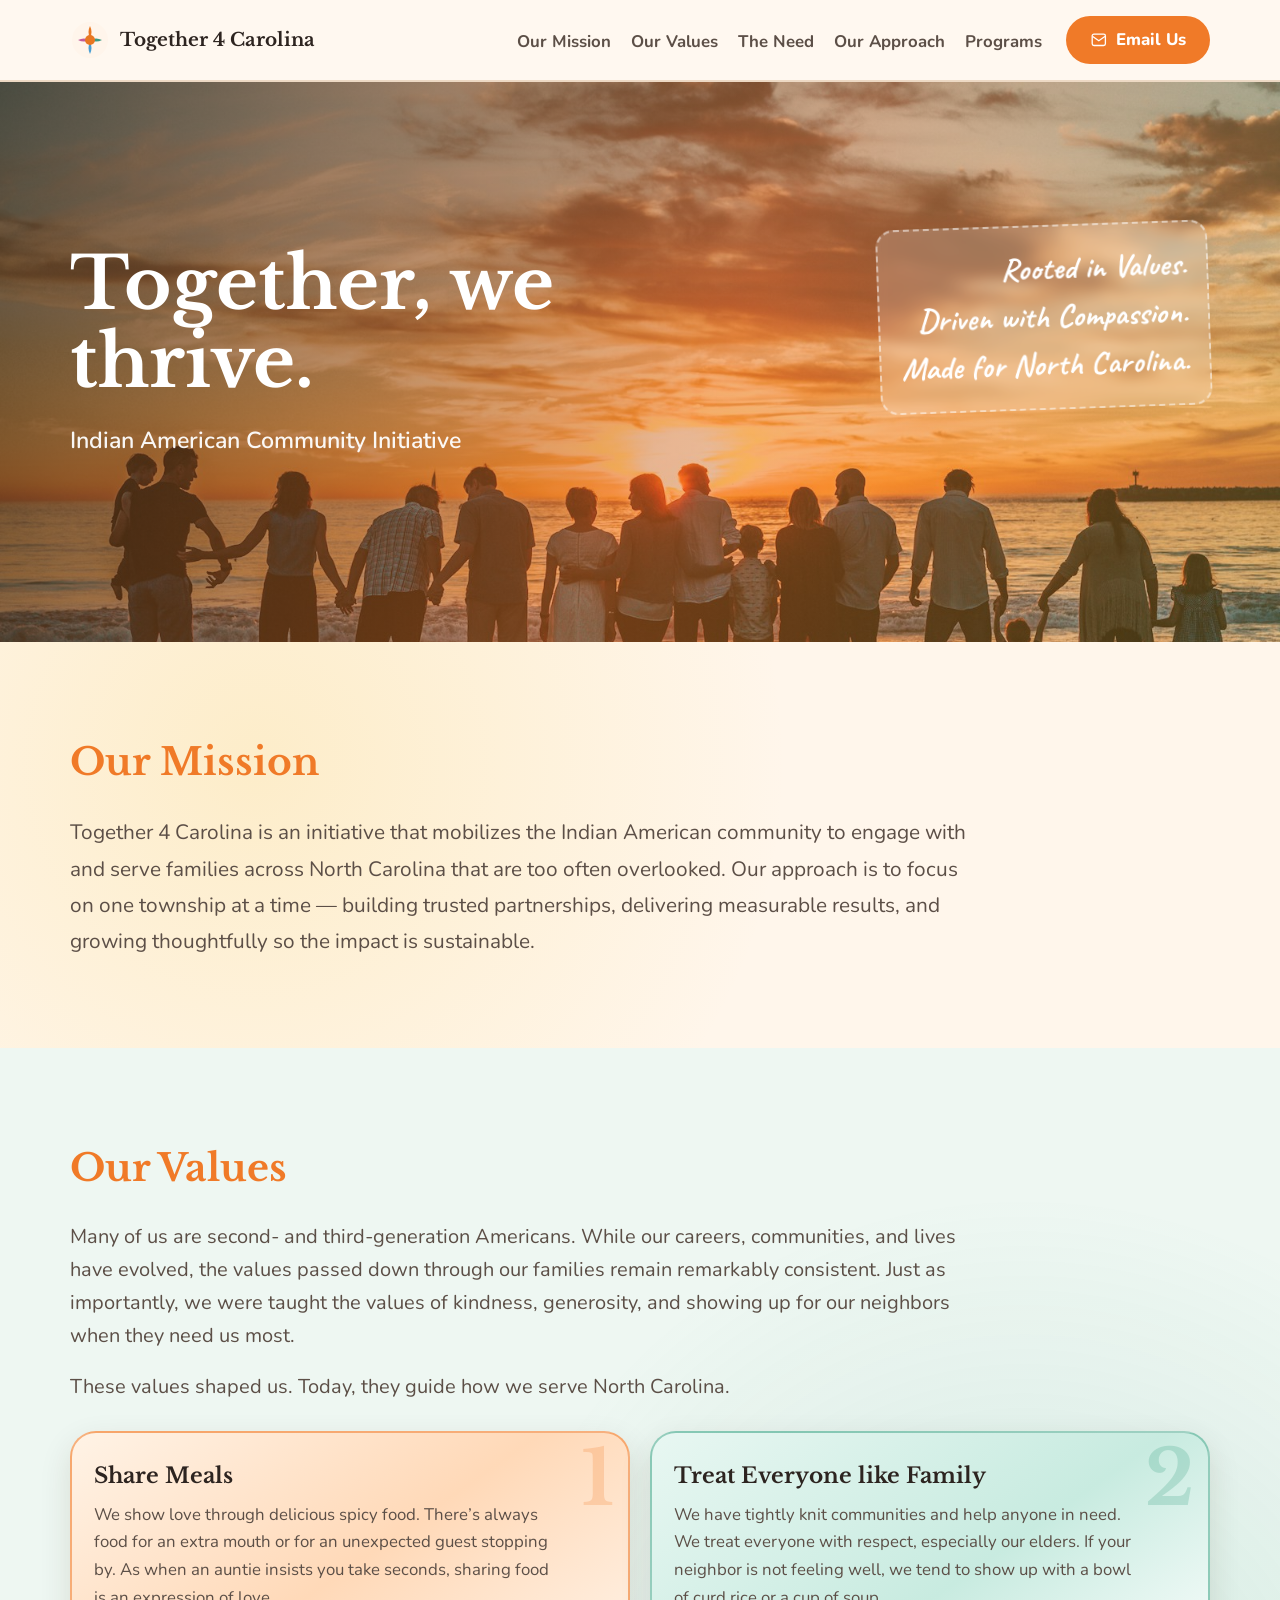
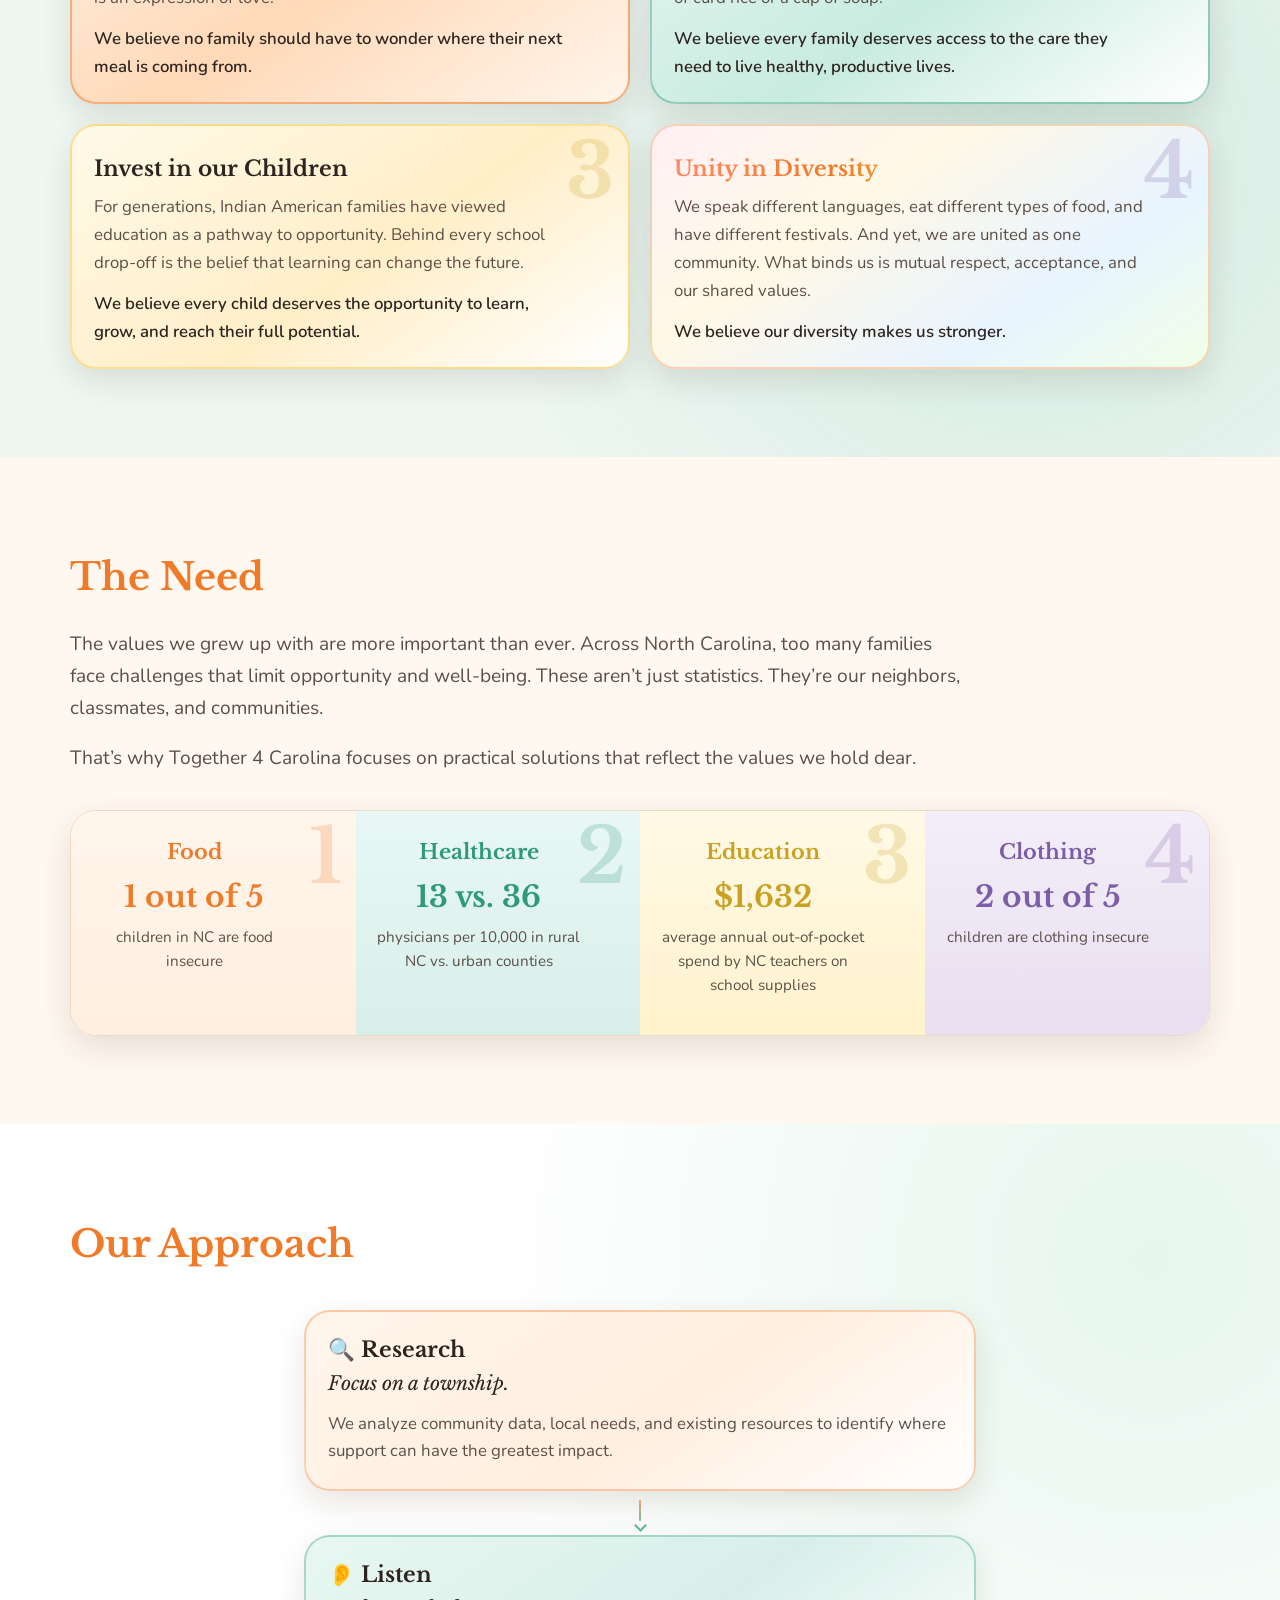
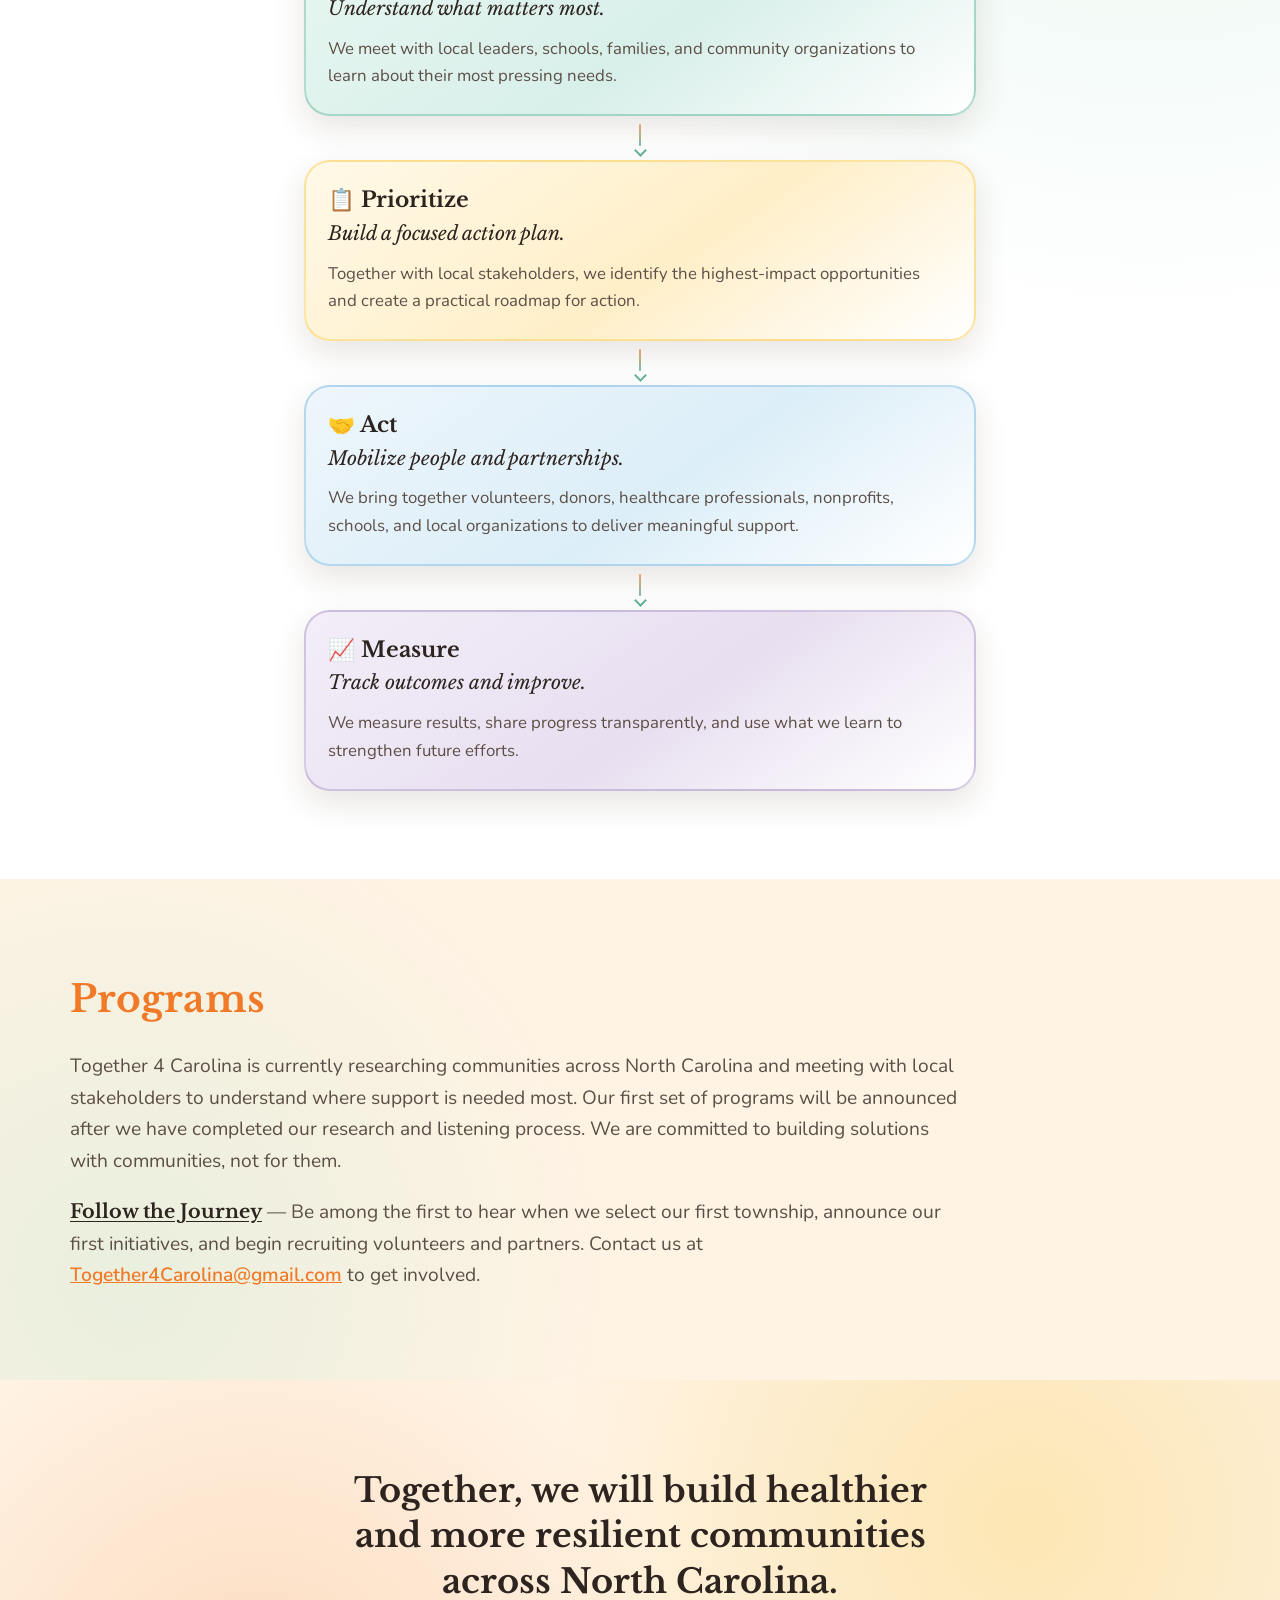
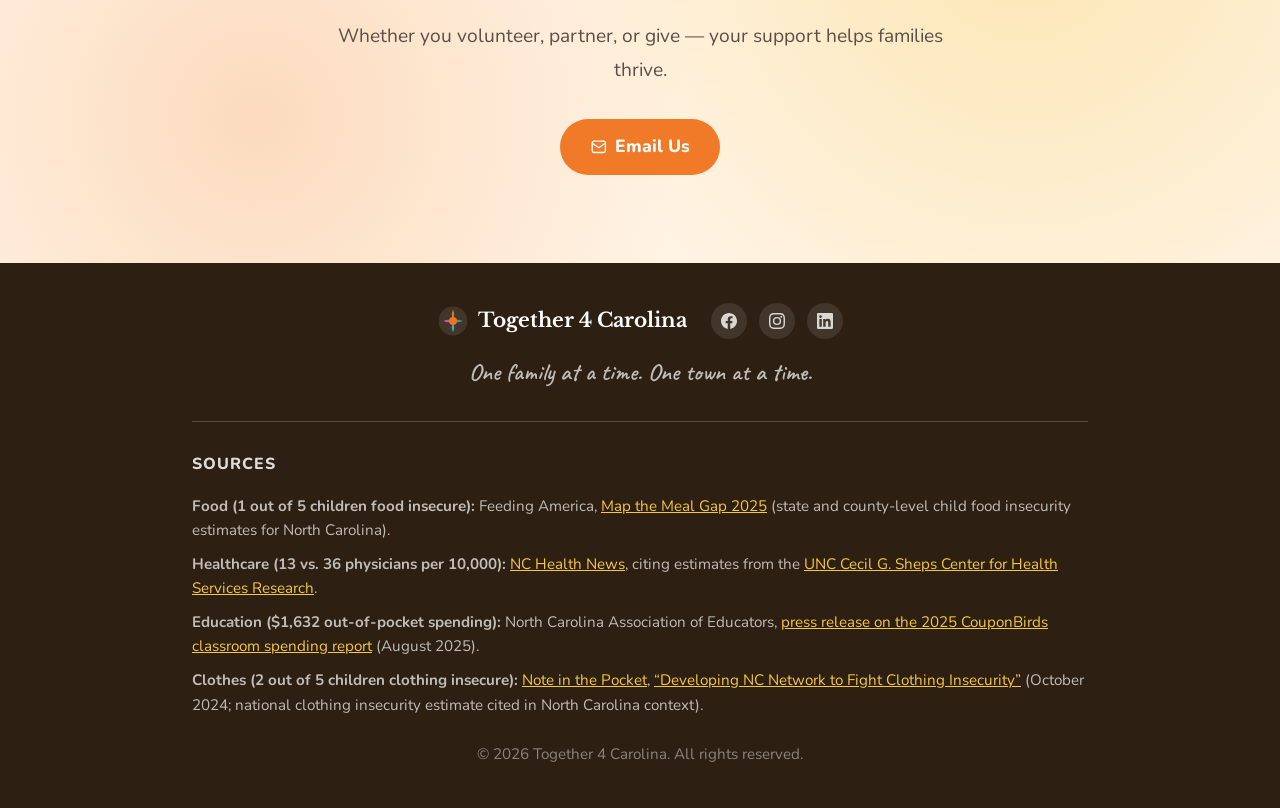
==== index.html @ 297cef0f "anuja suggestion" ====
<!DOCTYPE html>
<html lang="en">
  <head>
    <meta charset="UTF-8" />
    <meta name="viewport" content="width=device-width, initial-scale=1.0" />
    <meta
      name="description"
      content="Together 4 Carolina strengthens underserved North Carolina communities through healthy food access, healthcare, and education."
    />
    <title>Together 4 Carolina — Strengthening NC communities</title>
    <link rel="preconnect" href="https://fonts.googleapis.com" />
    <link rel="preconnect" href="https://fonts.gstatic.com" crossorigin />
    <link
      href="https://fonts.googleapis.com/css2?family=Caveat:wght@500;700&family=Libre+Baskerville:ital,wght@0,400;0,700;1,400&family=Nunito:ital,wght@0,400;0,600;0,700;0,800;1,400&display=swap"
      rel="stylesheet"
    />
    <link rel="stylesheet" href="styles.css" />
  </head>
  <body>
    <a class="skip-link" href="#main">Skip to content</a>

    <header class="site-header">
      <div class="container header__inner">
        <a class="logo" href="#">
          <span class="logo__mark" aria-hidden="true">
            <svg class="logo__icon" viewBox="0 0 40 40" fill="none" xmlns="http://www.w3.org/2000/svg">
              <circle cx="20" cy="20" r="18" fill="#fff5eb" />
              <path d="M20 6c2 4 2 8 0 12-2-4-2-8 0-12z" fill="#e87722" />
              <path d="M20 6c4 2 8 2 12 0-4 2-8 2-12 0z" fill="#f5c842" />
              <path d="M32 20c-4 2-8 2-12 0 4-2 8-2 12 0z" fill="#3d9a82" />
              <path d="M20 34c-2-4-2-8 0-12 2 4 2 8 0 12z" fill="#4a9fd4" />
              <path d="M8 20c4-2 8-2 12 0-4 2-8 2-12 0z" fill="#c45c9a" />
              <circle cx="20" cy="20" r="5" fill="#e87722" />
            </svg>
          </span>
          <span class="logo__text">Together 4 Carolina</span>
        </a>
        <button
          type="button"
          class="nav-toggle"
          aria-expanded="false"
          aria-controls="site-nav"
        >
          <span class="nav-toggle__bar"></span>
          <span class="nav-toggle__bar"></span>
          <span class="nav-toggle__bar"></span>
          <span class="visually-hidden">Menu</span>
        </button>
        <nav id="site-nav" class="site-nav" aria-label="Primary">
          <ul class="site-nav__list">
            <li><a href="#mission">Our Mission</a></li>
            <li><a href="#values">Our Values</a></li>
            <li><a href="#the-need">The Need</a></li>
            <li><a href="#approach">Our Approach</a></li>
            <li><a href="#programs">Programs</a></li>
          </ul>
          <a class="btn btn--accent btn--mail" href="mailto:Together4Carolina@gmail.com">
            <svg class="btn__icon" viewBox="0 0 20 20" fill="none" aria-hidden="true">
              <path
                d="M2.5 5.5A2 2 0 0 1 4.5 3.5h11a2 2 0 0 1 2 2v9a2 2 0 0 1-2 2h-11a2 2 0 0 1-2-2v-9z"
                stroke="currentColor"
                stroke-width="1.5"
              />
              <path d="m3.5 6.5 6.5 4.5 6.5-4.5" stroke="currentColor" stroke-width="1.5" stroke-linecap="round" />
            </svg>
            Email Us
          </a>
        </nav>
      </div>
    </header>

    <main id="main">
      <section class="hero">
        <div class="hero__bg" aria-hidden="true">
          <img
            class="hero__bg-image"
            src="images/hero.jpg"
            alt=""
            width="1600"
            height="900"
            decoding="async"
          />
        </div>
        <div class="container hero__content">
          <div class="hero__copy">
            <h1 class="hero__title">Together, we thrive.</h1>
            <p class="hero__lead">Indian American Community Initiative</p>
          </div>
          <p class="hero__note">
            <span class="hero__note-line">Rooted in Values.</span>
            <span class="hero__note-line">Driven with Compassion.</span>
            <span class="hero__note-line">Made for North Carolina.</span>
          </p>
        </div>
      </section>

      <section class="mission" id="mission">
        <div class="container">
          <h2 class="section-label">Our Mission</h2>
          <div class="mission__body">
            <p>
              Together 4 Carolina is an initiative that mobilizes the Indian American community to engage with
              and serve families across North Carolina that are too often overlooked. Our approach is to focus
              on one township at a time — building trusted partnerships, delivering measurable results, and
              growing thoughtfully so the impact is sustainable.
            </p>
          </div>
        </div>
      </section>

      <section class="values" id="values" aria-labelledby="values-heading">
        <div class="container">
          <h2 class="section-label" id="values-heading">Our Values</h2>
          <div class="values__intro">
            <p>
              Many of us are second- and third-generation Americans. While our careers, communities, and lives
              have evolved, the values passed down through our families remain remarkably consistent. Just as
              importantly, we were taught the values of kindness, generosity, and showing up for our neighbors
              when they need us most.
            </p>
            <p>
              These values shaped us. Today, they guide how we serve North Carolina.
            </p>
          </div>
          <ol class="values__grid" aria-labelledby="values-heading">
              <li class="value-card value-card--community">
                <h3 class="value-card__title">Share Meals</h3>
                <p class="value-card__text">
                  We show love through delicious spicy food. There’s always food
                  for an extra mouth or for an unexpected guest stopping by. As when an auntie insists you take
                  seconds, sharing food is an expression of love.
                </p>
                <p class="value-card__text value-card__text--belief">
                  We believe no family should have to wonder where their next meal is coming from.
                </p>
              </li>
              <li class="value-card value-card--healthcare">
                <h3 class="value-card__title">Treat Everyone like Family</h3>
                <p class="value-card__text">
                  We have tightly knit communities and help anyone in need. We treat everyone with respect,
                  especially our elders. If your neighbor is not feeling well, we tend to show up with a bowl
                  of curd rice or a cup of soup.
                </p>
                <p class="value-card__text value-card__text--belief">
                  We believe every family deserves access to the care they need to live healthy, productive
                  lives.
                </p>
              </li>
              <li class="value-card value-card--education">
                <h3 class="value-card__title">Invest in our Children</h3>
                <p class="value-card__text">
                  For generations, Indian American families have viewed education as a pathway to opportunity.
                  Behind every school drop-off is the belief that learning can change the future.
                </p>
                <p class="value-card__text value-card__text--belief">
                  We believe every child deserves the opportunity to learn, grow, and reach their full
                  potential.
                </p>
              </li>
              <li class="value-card value-card--clothes">
                <h3 class="value-card__title">Unity in Diversity</h3>
                <p class="value-card__text">
                  We speak different languages, eat different types of food, and have
                  different festivals. And yet, we are united as one community. What binds us is mutual
                  respect, acceptance, and our shared values.
                </p>
                <p class="value-card__text value-card__text--belief">
                  We believe our diversity makes us stronger.
                </p>
              </li>
            </ol>
        </div>
      </section>

      <section class="need" id="the-need" aria-labelledby="need-heading">
        <div class="container">
          <h2 id="need-heading" class="section-label">The Need</h2>
          <div class="need__intro">
            <p>
              The values we grew up with are more important than ever. Across North Carolina, too many families
              face challenges that limit opportunity and well-being. These aren’t just statistics. They’re our
              neighbors, classmates, and communities.
            </p>
            <p>
              That’s why Together 4 Carolina focuses on practical solutions that reflect the values we hold
              dear.
            </p>
          </div>
          <div class="need__panel">
            <div class="need__grid">
              <article class="need-card need-card--meals">
                <h3 class="need-card__label">Food</h3>
                <p class="need-card__stat">1 out of 5</p>
                <p class="need-card__desc">children in NC are food insecure</p>
              </article>
              <article class="need-card need-card--healing">
                <h3 class="need-card__label">Healthcare</h3>
                <p class="need-card__stat">13 vs. 36</p>
                <p class="need-card__desc">physicians per 10,000 in rural NC vs. urban counties</p>
              </article>
              <article class="need-card need-card--learning">
                <h3 class="need-card__label">Education</h3>
                <p class="need-card__stat">$1,632</p>
                <p class="need-card__desc">average annual out-of-pocket spend by NC teachers on school supplies</p>
              </article>
              <article class="need-card need-card--confidence">
                <h3 class="need-card__label">Clothing</h3>
                <p class="need-card__stat">2 out of 5</p>
                <p class="need-card__desc">children are clothing insecure</p>
              </article>
            </div>
          </div>
        </div>
      </section>

      <section class="approach" id="approach" aria-labelledby="approach-heading">
        <div class="container">
          <header class="approach__header">
            <h2 id="approach-heading" class="section-label">Our Approach</h2>
          </header>

          <ol class="approach__steps" aria-label="Our approach">
            <li class="approach-step approach-step--research">
              <h3 class="approach-step__title">🔍 Research</h3>
              <p class="approach-step__subtitle">Focus on a township.</p>
              <p class="approach-step__text">
                We analyze community data, local needs, and existing resources to identify where support
                can have the greatest impact.
              </p>
            </li>
            <li class="approach-step approach-step--listen">
              <h3 class="approach-step__title">👂 Listen</h3>
              <p class="approach-step__subtitle">Understand what matters most.</p>
              <p class="approach-step__text">
                We meet with local leaders, schools, families, and community organizations to learn about
                their most pressing needs.
              </p>
            </li>
            <li class="approach-step approach-step--prioritize">
              <h3 class="approach-step__title">📋 Prioritize</h3>
              <p class="approach-step__subtitle">Build a focused action plan.</p>
              <p class="approach-step__text">
                Together with local stakeholders, we identify the highest-impact opportunities and create a
                practical roadmap for action.
              </p>
            </li>
            <li class="approach-step approach-step--act">
              <h3 class="approach-step__title">🤝 Act</h3>
              <p class="approach-step__subtitle">Mobilize people and partnerships.</p>
              <p class="approach-step__text">
                We bring together volunteers, donors, healthcare professionals, nonprofits, schools, and
                local organizations to deliver meaningful support.
              </p>
            </li>
            <li class="approach-step approach-step--measure">
              <h3 class="approach-step__title">📈 Measure</h3>
              <p class="approach-step__subtitle">Track outcomes and improve.</p>
              <p class="approach-step__text">
                We measure results, share progress transparently, and use what we learn to strengthen future
                efforts.
              </p>
            </li>
          </ol>
        </div>
      </section>

      <section class="programs" id="programs" aria-labelledby="programs-heading">
        <div class="container">
          <h2 id="programs-heading" class="section-label">Programs</h2>
          <div class="programs__body">
            <p>
              Together 4 Carolina is currently researching communities across North Carolina and meeting with
              local stakeholders to understand where support is needed most. Our first set of programs will be
              announced after we have completed our research and listening process. We are committed to building
              solutions with communities, not for them.
            </p>
            <p>
              <span class="programs__journey">Follow the Journey</span> — Be among the first to hear when we
              select our first township, announce our first initiatives, and begin recruiting volunteers and
              partners. Contact us at
              <a href="mailto:Together4Carolina@gmail.com">Together4Carolina@gmail.com</a>
              to get involved.
            </p>
          </div>
        </div>
      </section>

      <section class="cta" id="get-involved" aria-labelledby="cta-heading">
        <div class="container cta__inner">
          <h2 id="cta-heading" class="cta__title">
            Together, we will build healthier and more resilient communities across North Carolina.
          </h2>
          <p class="cta__text">
            Whether you volunteer, partner, or give — your support helps families thrive.
          </p>
          <div class="cta__actions">
            <a class="btn btn--accent btn--large btn--mail" href="mailto:Together4Carolina@gmail.com">
              <svg class="btn__icon" viewBox="0 0 20 20" fill="none" aria-hidden="true">
                <path d="M2.5 5.5A2 2 0 0 1 4.5 3.5h11a2 2 0 0 1 2 2v9a2 2 0 0 1-2 2h-11a2 2 0 0 1-2-2v-9z" stroke="currentColor" stroke-width="1.5"/>
                <path d="m3.5 6.5 6.5 4.5 6.5-4.5" stroke="currentColor" stroke-width="1.5" stroke-linecap="round"/>
              </svg>
              Email Us
            </a>
          </div>
        </div>
      </section>
    </main>

    <footer class="site-footer">
      <div class="container footer__inner">
        <div class="footer__brand-row">
          <p class="footer__brand">
            <span class="footer__logo-mark" aria-hidden="true">
              <svg viewBox="0 0 40 40" fill="none" xmlns="http://www.w3.org/2000/svg">
                <circle cx="20" cy="20" r="18" fill="rgba(255,255,255,0.1)" />
                <path d="M20 6c2 4 2 8 0 12-2-4-2-8 0-12z" fill="#e87722" />
                <path d="M20 6c4 2 8 2 12 0-4 2-8 2-12 0z" fill="#f5c842" />
                <path d="M32 20c-4 2-8 2-12 0 4-2 8-2 12 0z" fill="#3d9a82" />
                <path d="M20 34c-2-4-2-8 0-12 2 4 2 8 0 12z" fill="#4a9fd4" />
                <path d="M8 20c4-2 8-2 12 0-4 2-8 2-12 0z" fill="#c45c9a" />
                <circle cx="20" cy="20" r="5" fill="#e87722" />
              </svg>
            </span>
            Together 4 Carolina
          </p>
          <ul class="footer__social" aria-label="Social media">
            <li>
              <a href="#" aria-label="Facebook">
                <svg viewBox="0 0 24 24" fill="currentColor" aria-hidden="true"><path d="M24 12.073c0-6.627-5.373-12-12-12s-12 5.373-12 12c0 5.99 4.388 10.954 10.125 11.854v-8.385H7.078v-3.47h3.047V9.43c0-3.007 1.792-4.669 4.533-4.669 1.312 0 2.686.235 2.686.235v2.953H15.83c-1.491 0-1.956.925-1.956 1.874v2.25h3.328l-.532 3.47h-2.796v8.385C19.612 23.027 24 18.062 24 12.073z"/></svg>
              </a>
            </li>
            <li>
              <a href="#" aria-label="Instagram">
                <svg viewBox="0 0 24 24" fill="currentColor" aria-hidden="true"><path d="M12 2.163c3.204 0 3.584.012 4.85.07 3.252.148 4.771 1.691 4.919 4.919.058 1.265.069 1.645.069 4.849 0 3.205-.012 3.584-.069 4.849-.149 3.225-1.664 4.771-4.919 4.919-1.266.058-1.644.07-4.85.07-3.204 0-3.584-.012-4.849-.07-3.26-.149-4.771-1.699-4.919-4.92-.058-1.265-.07-1.644-.07-4.849 0-3.204.013-3.583.07-4.849.149-3.227 1.664-4.771 4.919-4.919 1.266-.057 1.645-.069 4.849-.069zM12 0C8.741 0 8.333.014 7.053.072 2.695.272.273 2.69.073 7.052.014 8.333 0 8.741 0 12c0 3.259.014 3.668.072 4.948.2 4.358 2.618 6.78 6.98 6.98C8.333 23.986 8.741 24 12 24c3.259 0 3.668-.014 4.948-.072 4.354-.2 6.782-2.618 6.979-6.98.059-1.28.073-1.689.073-4.948 0-3.259-.014-3.667-.072-4.947-.196-4.354-2.617-6.78-6.979-6.98C15.668.014 15.259 0 12 0zm0 5.838a6.162 6.162 0 1 0 0 12.324 6.162 6.162 0 0 0 0-12.324zM12 16a4 4 0 1 1 0-8 4 4 0 0 1 0 8zm6.406-11.845a1.44 1.44 0 1 0 0 2.881 1.44 1.44 0 0 0 0-2.881z"/></svg>
              </a>
            </li>
            <li>
              <a href="#" aria-label="LinkedIn">
                <svg viewBox="0 0 24 24" fill="currentColor" aria-hidden="true"><path d="M20.447 20.452h-3.554v-5.569c0-1.328-.027-3.037-1.852-3.037-1.853 0-2.136 1.445-2.136 2.939v5.667H9.351V9h3.414v1.561h.046c.477-.9 1.637-1.85 3.37-1.85 3.601 0 4.267 2.37 4.267 5.455v6.286zM5.337 7.433a2.062 2.062 0 0 1-2.063-2.065 2.064 2.064 0 1 1 2.063 2.065zm1.782 13.019H3.555V9h3.564v11.452zM22.225 0H1.771C.792 0 0 .774 0 1.729v20.542C0 23.227.792 24 1.771 24h20.451C23.2 24 24 23.227 24 22.271V1.729C24 .774 23.2 0 22.222 0h.003z"/></svg>
              </a>
            </li>
          </ul>
        </div>
        <p class="footer__tagline">One family at a time. One town at a time.</p>
        <div class="site-sources" id="sources">
          <h2 class="site-sources__title">Sources</h2>
          <ul class="site-sources__list">
            <li>
              <strong>Food (1 out of 5 children food insecure):</strong>
              Feeding America,
              <a href="https://www.feedingamerica.org/research/map-the-meal-gap" target="_blank" rel="noopener noreferrer"
                >Map the Meal Gap 2025</a
              >
              (state and county-level child food insecurity estimates for North Carolina).
            </li>
            <li>
              <strong>Healthcare (13 vs. 36 physicians per 10,000):</strong>
              <a
                href="https://www.northcarolinahealthnews.org/2023/05/19/disparate-issues-shape-rural-health-in-nc/"
                target="_blank"
                rel="noopener noreferrer"
                >NC Health News</a
              >, citing estimates from the
              <a href="https://www.shepscenter.unc.edu/" target="_blank" rel="noopener noreferrer"
                >UNC Cecil G. Sheps Center for Health Services Research</a
              >.
            </li>
            <li>
              <strong>Education ($1,632 out-of-pocket spending):</strong>
              North Carolina Association of Educators,
              <a
                href="https://www.ncae.org/about-ncae/media-center/press-releases/new-report-reveals-nc-teachers-spend-over-1600-out-pocket-supply-classrooms-rank-2nd-worst-nation"
                target="_blank"
                rel="noopener noreferrer"
                >press release on the 2025 CouponBirds classroom spending report</a
              >
              (August 2025).
            </li>
            <li>
              <strong>Clothes (2 out of 5 children clothing insecure):</strong>
              <a href="https://noteinthepocket.org/our-impact/" target="_blank" rel="noopener noreferrer"
                >Note in the Pocket</a
              >,
              <a
                href="https://noteinthepocket.org/2024/10/22/developing-nc-network-to-fight-clothing-insecurity/"
                target="_blank"
                rel="noopener noreferrer"
                >“Developing NC Network to Fight Clothing Insecurity”</a
              >
              (October 2024; national clothing insecurity estimate cited in North Carolina context).
            </li>
          </ul>
        </div>
        <p class="footer__legal">© 2026 Together 4 Carolina. All rights reserved.</p>
      </div>
    </footer>

    <script src="main.js"></script>
  </body>
</html>
---- styles.css ----
:root {
  --color-bg: #fff8f0;
  --color-bg-warm: #fff3e4;
  --color-surface: #ffffff;
  --color-ink: #2d2420;
  --color-ink-muted: #5c4f47;
  --color-border: #edd9c4;
  --color-navy: #3d2914;
  --color-navy-deep: #2d1f12;
  --color-accent: #f07a28;
  --color-accent-hover: #d96518;
  --color-accent-soft: #fff0e0;
  --color-teal: #2f9a7a;
  --color-gold: #f5c842;
  --color-carolina: #4a9fd4;
  --color-coral: #ff8a65;
  --color-mint: #b8e6d0;
  --font-display: "Libre Baskerville", Georgia, serif;
  --font-body: "Nunito", system-ui, -apple-system, sans-serif;
  --font-script: "Caveat", cursive;
  --shadow-soft: 0 20px 50px rgba(61, 41, 20, 0.1);
  --shadow-card: 0 12px 32px rgba(61, 41, 20, 0.12);
  --radius-sm: 12px;
  --radius-md: 18px;
  --radius-lg: 26px;
  --radius-xl: 36px;
  --container: min(1140px, 100% - 2.5rem);
  --header-h: 80px;
}

*,
*::before,
*::after {
  box-sizing: border-box;
}

html {
  scroll-behavior: auto;
}

body {
  margin: 0;
  font-family: var(--font-body);
  font-size: 1.25rem;
  line-height: 1.75;
  color: var(--color-ink);
  background: var(--color-bg);
}

img {
  max-width: 100%;
  height: auto;
}

a {
  color: var(--color-navy);
}

a:hover {
  color: var(--color-accent);
}

.visually-hidden {
  position: absolute;
  width: 1px;
  height: 1px;
  padding: 0;
  margin: -1px;
  overflow: hidden;
  clip: rect(0, 0, 0, 0);
  white-space: nowrap;
  border: 0;
}

.skip-link {
  position: absolute;
  top: -100%;
  left: 1rem;
  z-index: 200;
  padding: 0.6rem 1rem;
  background: var(--color-navy);
  color: #fff;
  border-radius: var(--radius-sm);
  text-decoration: none;
}

.skip-link:focus {
  top: 1rem;
}

.container {
  width: var(--container);
  margin-inline: auto;
}

/* Header */
.site-header {
  position: sticky;
  top: 0;
  z-index: 100;
  background: rgba(255, 248, 240, 0.96);
  backdrop-filter: blur(12px);
  border-bottom: 2px solid var(--color-border);
}

.header__inner {
  display: flex;
  align-items: center;
  justify-content: space-between;
  min-height: var(--header-h);
  gap: 1rem;
}

.logo {
  display: flex;
  align-items: center;
  gap: 0.65rem;
  text-decoration: none;
  color: var(--color-ink);
}

.logo__mark {
  flex-shrink: 0;
  width: 2.5rem;
  height: 2.5rem;
}

.logo__icon {
  width: 100%;
  height: 100%;
}

.logo__text {
  font-family: var(--font-display);
  font-size: 1.15rem;
  font-weight: 700;
  line-height: 1.2;
}

.nav-toggle {
  display: none;
  flex-direction: column;
  justify-content: center;
  gap: 5px;
  width: 2.75rem;
  height: 2.75rem;
  padding: 0;
  border: 1px solid var(--color-border);
  border-radius: var(--radius-sm);
  background: var(--color-surface);
  cursor: pointer;
}

.nav-toggle__bar {
  display: block;
  width: 1.25rem;
  height: 2px;
  margin-inline: auto;
  background: var(--color-ink);
  border-radius: 1px;
}

.site-nav {
  display: flex;
  align-items: center;
  gap: 1.5rem;
}

.site-nav__list {
  display: flex;
  gap: 1.25rem;
  margin: 0;
  padding: 0;
  list-style: none;
}

.site-nav__list a {
  font-size: 1.05rem;
  font-weight: 700;
  text-decoration: none;
  color: var(--color-ink-muted);
}

.site-nav__list a:hover {
  color: var(--color-accent);
}

/* Buttons */
.btn {
  display: inline-flex;
  align-items: center;
  justify-content: center;
  gap: 0.5rem;
  padding: 0.75rem 1.4rem;
  font-family: inherit;
  font-size: 1.05rem;
  font-weight: 800;
  line-height: 1.2;
  text-decoration: none;
  border-radius: 999px;
  border: 2px solid transparent;
  cursor: pointer;
  transition: background 0.2s, color 0.2s, border-color 0.2s, transform 0.15s;
  white-space: nowrap;
}

.btn:hover {
  transform: translateY(-1px);
}

.btn__icon {
  width: 1.1rem;
  height: 1.1rem;
  flex-shrink: 0;
}

.btn--accent {
  background: var(--color-accent);
  color: #fff;
}

.btn--accent:hover {
  background: var(--color-accent-hover);
  color: #fff;
}

.btn--outline {
  background: transparent;
  color: var(--color-accent);
  border-color: var(--color-accent);
}

.btn--outline:hover {
  background: var(--color-accent);
  color: #fff;
}

.btn--outline-light {
  background: transparent;
  color: #fff;
  border-color: rgba(255, 255, 255, 0.7);
}

.btn--outline-light:hover {
  background: rgba(255, 255, 255, 0.15);
  color: #fff;
  border-color: #fff;
}

.btn--large {
  padding: 0.95rem 1.75rem;
  font-size: 1.1rem;
}

/* Hero */
.hero {
  position: relative;
  overflow: hidden;
  color: #fff;
  min-height: clamp(420px, 65vh, 560px);
  display: flex;
  align-items: center;
}

.hero__bg {
  position: absolute;
  inset: 0;
}

.hero__bg-image {
  display: block;
  width: 100%;
  height: 100%;
  object-fit: cover;
  object-position: center 35%;
}

.hero__bg::after {
  content: "";
  position: absolute;
  inset: 0;
  background: linear-gradient(
    120deg,
    rgba(61, 41, 20, 0.72) 0%,
    rgba(240, 122, 40, 0.45) 55%,
    rgba(245, 200, 66, 0.25) 100%
  );
}

.hero__content {
  position: relative;
  display: flex;
  flex-direction: column;
  align-items: flex-start;
  gap: 2rem;
  padding: clamp(4rem, 10vw, 5.5rem) 0 clamp(3rem, 6vw, 4.5rem);
  width: var(--container);
}

@media (min-width: 900px) {
  .hero__content {
    flex-direction: row;
    align-items: flex-start;
    justify-content: space-between;
    gap: 2.5rem;
  }
}

.hero__copy {
  max-width: 36rem;
}

.hero__title {
  margin: 0;
  font-family: var(--font-display);
  font-size: clamp(2.75rem, 7vw, 4.5rem);
  font-weight: 700;
  line-height: 1.08;
}

.hero__lead {
  margin: 1.35rem 0 2.25rem;
  font-size: clamp(1.2rem, 2.5vw, 1.45rem);
  font-weight: 600;
  line-height: 1.55;
  opacity: 0.95;
}

.hero__actions {
  display: flex;
  flex-wrap: wrap;
  gap: 0.85rem;
}

.hero__note {
  margin: 0;
  width: max-content;
  max-width: none;
  padding: 1.15rem 1.25rem;
  font-family: var(--font-script);
  font-size: clamp(1.35rem, 2.5vw, 2rem);
  font-weight: 700;
  line-height: 1.5;
  color: #fff;
  text-align: center;
  background: rgba(255, 255, 255, 0.18);
  border: 2px dashed rgba(255, 255, 255, 0.5);
  border-radius: var(--radius-md);
  transform: rotate(-2deg);
  backdrop-filter: blur(6px);
}

.hero__note-line {
  display: block;
  white-space: nowrap;
}

@media (min-width: 900px) {
  .hero__note {
    text-align: right;
    align-self: flex-start;
    margin-top: -1.25rem;
    flex-shrink: 0;
  }
}

/* Section labels */
.section-label {
  margin: 0 0 1.15rem;
  font-family: var(--font-display);
  font-size: clamp(1.75rem, 4vw, 2.35rem);
  font-weight: 700;
  letter-spacing: 0;
  text-transform: none;
  color: var(--color-accent);
}

.section-label--light {
  color: #fff;
  text-shadow: 0 2px 12px rgba(0, 0, 0, 0.2);
}

.impact .section-label--light {
  color: var(--color-gold);
  text-shadow: none;
}

/* Mission */
.mission {
  padding: clamp(4rem, 8vw, 5.5rem) 0;
  background:
    radial-gradient(circle at 20% 30%, rgba(245, 200, 66, 0.2), transparent 50%),
    #fff6eb;
}

.mission__body {
  max-width: min(56rem, 100%);
}

.mission__body p {
  margin: 0 0 1.25rem;
  font-size: clamp(1.15rem, 2vw, 1.3rem);
  line-height: 1.75;
  color: var(--color-ink-muted);
}

.mission__body p:last-child {
  margin-bottom: 0;
}

.mission__art {
  margin-top: 2rem;
  max-width: 220px;
  opacity: 0.85;
}

.mission__art svg {
  width: 100%;
  height: auto;
}

/* Values */
.values {
  padding: clamp(4rem, 8vw, 5.5rem) 0;
  background:
    radial-gradient(circle at 80% 70%, rgba(47, 154, 122, 0.15), transparent 45%),
    #eef7f2;
}

.values__intro {
  margin: 0 0 1.75rem;
  max-width: min(56rem, 100%);
}

.values__intro p {
  margin: 0 0 1.15rem;
  font-size: clamp(1.1rem, 2vw, 1.25rem);
  line-height: 1.65;
  color: var(--color-ink-muted);
}

.values__intro p:last-child {
  margin-bottom: 0;
}

.values__four {
  font-weight: 700;
  color: var(--color-accent);
}

.values__grid {
  margin: 0;
  padding: 0;
  list-style: none;
  display: grid;
  grid-template-columns: 1fr;
  gap: 1.25rem;
  counter-reset: value-card;
}

@media (min-width: 600px) {
  .values__grid {
    grid-template-columns: repeat(2, 1fr);
  }
}

.value-card {
  position: relative;
  display: flex;
  flex-direction: column;
  padding: 1.5rem 4rem 1.35rem 1.35rem;
  border: 2px solid transparent;
  border-radius: var(--radius-lg);
  box-shadow: var(--shadow-card);
  overflow: hidden;
  transition: transform 0.2s ease;
  counter-increment: value-card;
}

.value-card::before {
  content: counter(value-card);
  position: absolute;
  top: 0.5rem;
  right: 0.85rem;
  font-family: var(--font-display);
  font-size: clamp(3.25rem, 7vw, 4.75rem);
  font-weight: 700;
  line-height: 1;
  pointer-events: none;
  user-select: none;
}

.value-card--community::before {
  color: var(--color-accent);
  opacity: 0.22;
}

.value-card--healthcare::before {
  color: var(--color-teal);
  opacity: 0.22;
}

.value-card--education::before {
  color: #c9a020;
  opacity: 0.22;
}

.value-card--clothes::before {
  color: #7b5ea7;
  opacity: 0.22;
}

.value-card:hover {
  transform: translateY(-3px);
}

.value-card--education {
  background: linear-gradient(145deg, #fff9e8 0%, #ffefc8 55%, #fff 100%);
  border-color: rgba(245, 200, 66, 0.5);
}

.value-card--healthcare {
  background: linear-gradient(145deg, #e8f7f2 0%, #c8ebe0 55%, #fff 100%);
  border-color: rgba(47, 154, 122, 0.45);
}

.value-card--clothes {
  background: linear-gradient(145deg, #fff0f5 0%, #fff8e6 35%, #e8f4ff 70%, #f0ffe8 100%);
  border-color: rgba(240, 122, 40, 0.3);
}

.value-card--community {
  background: linear-gradient(145deg, #fff3e6 0%, #ffd9b8 50%, #fff5eb 100%);
  border-color: rgba(240, 122, 40, 0.55);
}

.value-card__title {
  margin: 0 0 0.35rem;
  font-family: var(--font-display);
  font-size: clamp(1.15rem, 2vw, 1.35rem);
  font-weight: 700;
  color: var(--color-ink);
}

.value-card--clothes .value-card__title {
  background: linear-gradient(90deg, #ff8a65, var(--color-accent), var(--color-gold), var(--color-teal));
  -webkit-background-clip: text;
  background-clip: text;
  color: transparent;
}

.value-card__text {
  margin: 0;
  font-size: 1.05rem;
  line-height: 1.65;
  color: var(--color-ink-muted);
}

.value-card__text + .value-card__text {
  margin-top: 0.85rem;
}

.value-card__text--belief {
  font-weight: 600;
  color: var(--color-ink);
}

/* The Need */
.need {
  padding: clamp(4rem, 8vw, 5.5rem) 0;
  background: var(--color-bg);
}

.need__intro {
  margin: 0 0 2.25rem;
  max-width: min(56rem, 100%);
}

.need__intro p {
  margin: 0 0 1.15rem;
  font-size: clamp(1.05rem, 1.8vw, 1.2rem);
  line-height: 1.65;
  color: var(--color-ink-muted);
}

.need__intro p:last-child {
  margin-bottom: 0;
}

.need__panel {
  max-width: 72rem;
  margin-inline: auto;
  border-radius: var(--radius-lg);
  overflow: hidden;
  box-shadow: var(--shadow-card);
  border: 1px solid var(--color-border);
}

.need__grid {
  display: grid;
  grid-template-columns: 1fr;
  gap: 0;
  counter-reset: need-card;
}

@media (min-width: 540px) {
  .need__grid {
    grid-template-columns: repeat(2, 1fr);
  }
}

@media (min-width: 960px) {
  .need__grid {
    grid-template-columns: repeat(4, 1fr);
  }
}

.need-card {
  position: relative;
  display: flex;
  flex-direction: column;
  align-items: center;
  text-align: center;
  padding: 1.75rem 3.5rem 2rem 1.15rem;
  min-height: 14rem;
  counter-increment: need-card;
  overflow: hidden;
}

.need-card::before {
  content: counter(need-card);
  position: absolute;
  top: 0.5rem;
  right: 0.85rem;
  font-family: var(--font-display);
  font-size: clamp(3.25rem, 7vw, 4.75rem);
  font-weight: 700;
  line-height: 1;
  pointer-events: none;
  user-select: none;
}

.need-card--meals::before {
  color: var(--color-accent);
  opacity: 0.22;
}

.need-card--healing::before {
  color: var(--color-teal);
  opacity: 0.22;
}

.need-card--learning::before {
  color: #c9a020;
  opacity: 0.22;
}

.need-card--confidence::before {
  color: #7b5ea7;
  opacity: 0.22;
}

.need-card--meals {
  background: linear-gradient(180deg, #fff5eb 0%, #ffefe0 100%);
}

.need-card--healing {
  background: linear-gradient(180deg, #e8f7f5 0%, #d8efe9 100%);
}

.need-card--learning {
  background: linear-gradient(180deg, #fff9e6 0%, #fff3cc 100%);
}

.need-card--confidence {
  background: linear-gradient(180deg, #f3eef9 0%, #e8dff0 100%);
}

.need-card__label {
  margin: 0 0 0.85rem;
  font-family: var(--font-display);
  font-size: clamp(1.15rem, 2vw, 1.3rem);
  font-weight: 700;
  line-height: 1.25;
}

.need-card--meals .need-card__label {
  color: var(--color-accent);
}

.need-card--healing .need-card__label {
  color: var(--color-teal);
}

.need-card--learning .need-card__label {
  color: #c9a020;
}

.need-card--confidence .need-card__label {
  color: #7b5ea7;
}

.need-card__stat {
  margin: 0 0 0.75rem;
  font-family: var(--font-display);
  font-size: clamp(1.5rem, 3vw, 1.85rem);
  font-weight: 700;
  line-height: 1.2;
}

.need-card--meals .need-card__stat {
  color: var(--color-accent);
}

.need-card--healing .need-card__stat {
  color: var(--color-teal);
}

.need-card--learning .need-card__stat {
  color: #c9a020;
}

.need-card--confidence .need-card__stat {
  color: #7b5ea7;
}

.need-card__desc {
  margin: 0;
  max-width: 14rem;
  font-size: 0.95rem;
  line-height: 1.55;
  color: var(--color-ink-muted);
}

/* Approach */
.approach {
  padding: clamp(4rem, 8vw, 5.5rem) 0;
  background:
    radial-gradient(circle at 90% 10%, rgba(184, 230, 208, 0.35), transparent 40%),
    var(--color-surface);
}

.approach__header {
  margin-bottom: 2rem;
}

.approach__steps {
  margin: 0 auto;
  padding: 0;
  list-style: none;
  display: flex;
  flex-direction: column;
  align-items: stretch;
  gap: 0;
  max-width: min(42rem, 100%);
}

.approach-step {
  position: relative;
  display: flex;
  flex-direction: column;
  width: 100%;
  padding: 1.5rem 1.35rem;
  border: 2px solid transparent;
  border-radius: var(--radius-lg);
  box-shadow: var(--shadow-card);
}

.approach-step:not(:last-child) {
  margin-bottom: 2.75rem;
}

.approach-step:not(:last-child)::after {
  content: "";
  position: absolute;
  left: 50%;
  bottom: -2rem;
  width: 2px;
  height: 1.35rem;
  transform: translateX(-50%);
  background: linear-gradient(180deg, var(--color-accent), var(--color-teal));
  border-radius: 1px;
  opacity: 0.65;
}

.approach-step:not(:last-child)::before {
  content: "";
  position: absolute;
  left: 50%;
  bottom: -2.55rem;
  width: 9px;
  height: 9px;
  margin-left: -4.5px;
  border-right: 2px solid var(--color-teal);
  border-bottom: 2px solid var(--color-teal);
  transform: rotate(45deg);
  opacity: 0.75;
}

.approach-step--research {
  background: linear-gradient(145deg, #fff5eb 0%, #ffefe0 55%, #fff 100%);
  border-color: rgba(240, 122, 40, 0.35);
}

.approach-step--listen {
  background: linear-gradient(145deg, #e8f7f2 0%, #d8efe9 55%, #fff 100%);
  border-color: rgba(47, 154, 122, 0.35);
}

.approach-step--prioritize {
  background: linear-gradient(145deg, #fff9e8 0%, #ffefc8 55%, #fff 100%);
  border-color: rgba(245, 200, 66, 0.45);
}

.approach-step--act {
  background: linear-gradient(145deg, #eef6fc 0%, #dceef8 55%, #fff 100%);
  border-color: rgba(74, 159, 212, 0.35);
}

.approach-step--measure {
  background: linear-gradient(145deg, #f3eef9 0%, #e8dff0 55%, #fff 100%);
  border-color: rgba(123, 94, 167, 0.3);
}

.approach-step__title {
  margin: 0 0 0.35rem;
  font-family: var(--font-display);
  font-size: clamp(1.15rem, 2vw, 1.35rem);
  font-weight: 700;
  line-height: 1.3;
  color: var(--color-ink);
}

.approach-step__subtitle {
  margin: 0 0 0.75rem;
  font-family: var(--font-display);
  font-size: clamp(1.05rem, 1.8vw, 1.2rem);
  font-style: italic;
  font-weight: 400;
  line-height: 1.45;
  color: var(--color-ink);
}

.approach-step__text {
  margin: 0;
  font-size: 1.05rem;
  line-height: 1.65;
  color: var(--color-ink-muted);
}

/* Programs */
.programs {
  padding: clamp(4rem, 8vw, 5.5rem) 0;
  background:
    radial-gradient(circle at 10% 80%, rgba(184, 230, 208, 0.3), transparent 40%),
    var(--color-bg-warm);
}

.programs__body {
  max-width: min(56rem, 100%);
}

.programs__body p {
  margin: 0 0 1.15rem;
  font-size: clamp(1.05rem, 1.8vw, 1.2rem);
  line-height: 1.65;
  color: var(--color-ink-muted);
}

.programs__body p:last-child {
  margin-bottom: 0;
}

.programs__journey {
  font-family: var(--font-display);
  font-weight: 700;
  color: var(--color-ink);
  text-decoration: underline;
  text-underline-offset: 0.15em;
}

.programs__body a {
  font-weight: 600;
  color: var(--color-accent);
}

/* Impact */
.impact {
  padding: clamp(4rem, 8vw, 5.5rem) 0;
  background: linear-gradient(145deg, #3d2914 0%, #5c3d2e 40%, #7a4f35 100%);
  color: rgba(255, 255, 255, 0.9);
}

.impact__layout {
  display: grid;
  gap: 2.5rem;
}

@media (min-width: 900px) {
  .impact__layout {
    grid-template-columns: 0.9fr 1.1fr;
    gap: 3rem;
    align-items: start;
  }
}

.impact__intro {
  margin: 0 0 1.5rem;
  font-size: 1.2rem;
  line-height: 1.7;
  color: rgba(255, 255, 255, 0.85);
}

.impact__photo {
  height: 16rem;
  border-radius: var(--radius-xl);
  background: url("https://images.unsplash.com/photo-1559027615-cd4628902d4a?w=800&q=80") center / cover no-repeat;
  box-shadow: 0 16px 40px rgba(0, 0, 0, 0.3);
  border: 3px solid rgba(255, 255, 255, 0.2);
}

.impact__stats {
  display: flex;
  flex-direction: column;
  gap: 1rem;
}

.impact-stat--hero {
  padding: 2rem 1.75rem;
  background: linear-gradient(145deg, #ff9f5a, var(--color-accent));
  border-radius: var(--radius-xl);
  text-align: center;
  color: #fff;
  box-shadow: 0 16px 40px rgba(240, 122, 40, 0.45);
}

.impact-stat__value {
  margin: 0 0 0.35rem;
  font-family: var(--font-display);
  font-size: clamp(2.5rem, 5.5vw, 3.5rem);
  font-weight: 700;
  line-height: 1.05;
}

.impact-stat__label {
  margin: 0;
  font-size: 1rem;
  font-weight: 800;
  letter-spacing: 0.06em;
  text-transform: uppercase;
}

.impact__detail {
  margin: 0;
  padding: 0;
  list-style: none;
  display: grid;
  gap: 0.75rem;
  grid-template-columns: repeat(2, 1fr);
}

@media (min-width: 600px) {
  .impact__detail {
    grid-template-columns: repeat(3, 1fr);
  }
}

.impact-detail {
  padding: 1.15rem 0.85rem;
  background: rgba(255, 255, 255, 0.12);
  border: 2px solid rgba(255, 255, 255, 0.15);
  border-radius: var(--radius-lg);
  text-align: center;
}

.impact-detail__value {
  display: block;
  margin-bottom: 0.35rem;
  font-family: var(--font-display);
  font-size: 1.75rem;
  font-weight: 700;
  color: #fff;
}

.impact-detail__label {
  display: block;
  font-size: 0.95rem;
  font-weight: 600;
  line-height: 1.4;
  color: rgba(255, 255, 255, 0.75);
}

/* CTA */
.cta {
  position: relative;
  padding: clamp(4rem, 8vw, 5.5rem) 0;
  background:
    radial-gradient(circle at 80% 30%, rgba(245, 200, 66, 0.3), transparent 45%),
    radial-gradient(circle at 20% 70%, rgba(240, 122, 40, 0.2), transparent 40%),
    var(--color-bg-warm);
  overflow: hidden;
}

.cta__inner {
  position: relative;
  z-index: 1;
  max-width: 40rem;
  margin-inline: auto;
  text-align: center;
}

.cta__title {
  margin: 0 0 1rem;
  font-family: var(--font-display);
  font-size: clamp(1.5rem, 3.5vw, 2.1rem);
  font-weight: 700;
  line-height: 1.35;
  color: var(--color-ink);
}

.cta__text {
  margin: 0 0 2rem;
  font-size: 1.2rem;
  color: var(--color-ink-muted);
}

.cta__actions {
  display: flex;
  flex-wrap: wrap;
  justify-content: center;
  gap: 0.85rem;
}

/* Footer */
.site-footer {
  padding: 2.5rem 0;
  background: var(--color-navy-deep);
  color: rgba(255, 255, 255, 0.75);
  text-align: center;
}

.footer__brand-row {
  display: flex;
  flex-wrap: wrap;
  align-items: center;
  justify-content: center;
  gap: 1.5rem;
  margin-bottom: 0.75rem;
}

.footer__brand {
  display: flex;
  align-items: center;
  gap: 0.6rem;
  margin: 0;
  font-family: var(--font-display);
  font-size: 1.25rem;
  font-weight: 700;
  color: #fff;
}

.footer__logo-mark {
  width: 2rem;
  height: 2rem;
}

.footer__logo-mark svg {
  width: 100%;
  height: 100%;
}

.footer__social {
  display: flex;
  gap: 0.75rem;
  margin: 0;
  padding: 0;
  list-style: none;
}

.footer__social a {
  display: grid;
  place-items: center;
  width: 2.25rem;
  height: 2.25rem;
  border-radius: 50%;
  background: rgba(255, 255, 255, 0.1);
  color: rgba(255, 255, 255, 0.8);
  transition: background 0.2s, color 0.2s;
}

.footer__social a:hover {
  background: var(--color-accent);
  color: #fff;
}

.footer__social svg {
  width: 1rem;
  height: 1rem;
}

.footer__tagline {
  margin: 0 0 1.75rem;
  font-family: var(--font-script);
  font-size: 1.5rem;
  font-weight: 600;
  letter-spacing: 0;
  text-transform: none;
  color: rgba(255, 255, 255, 0.7);
}

.site-sources {
  margin: 0 auto 1.5rem;
  max-width: min(56rem, 100%);
  padding-top: 1.75rem;
  border-top: 1px solid rgba(255, 255, 255, 0.2);
  text-align: left;
}

.site-sources__title {
  margin: 0 0 1rem;
  font-family: var(--font-body);
  font-size: 1rem;
  font-weight: 800;
  letter-spacing: 0.06em;
  text-transform: uppercase;
  color: rgba(255, 255, 255, 0.85);
}

.site-sources__list {
  margin: 0;
  padding: 0;
  list-style: none;
  font-size: 0.95rem;
  line-height: 1.6;
  color: rgba(255, 255, 255, 0.7);
}

.site-sources__list li + li {
  margin-top: 0.6rem;
}

.site-sources__list a {
  color: var(--color-gold);
}

.site-sources__list a:hover {
  color: #fff;
}

.footer__legal {
  margin: 0;
  font-size: 0.95rem;
  opacity: 0.6;
}

/* Mobile nav */
@media (max-width: 960px) {
  .nav-toggle {
    display: flex;
  }

  .site-nav {
    position: fixed;
    inset: var(--header-h) 0 auto 0;
    flex-direction: column;
    align-items: stretch;
    gap: 1.25rem;
    padding: 1.5rem;
    background: #fff;
    border-bottom: 1px solid var(--color-border);
    transform: translateY(-120%);
    opacity: 0;
    visibility: hidden;
    transition: transform 0.25s, opacity 0.25s, visibility 0.25s;
  }

  .site-nav.is-open {
    transform: translateY(0);
    opacity: 1;
    visibility: visible;
  }

  .site-nav__list {
    flex-direction: column;
    gap: 0.25rem;
  }

  .site-nav__list a {
    display: block;
    padding: 0.65rem 0;
    font-size: 1.15rem;
  }

  .logo__text {
    font-size: 1rem;
  }

  .impact__detail {
    grid-template-columns: repeat(2, 1fr);
  }
}

@media (max-width: 480px) {
  .impact__detail {
    grid-template-columns: 1fr;
  }
}
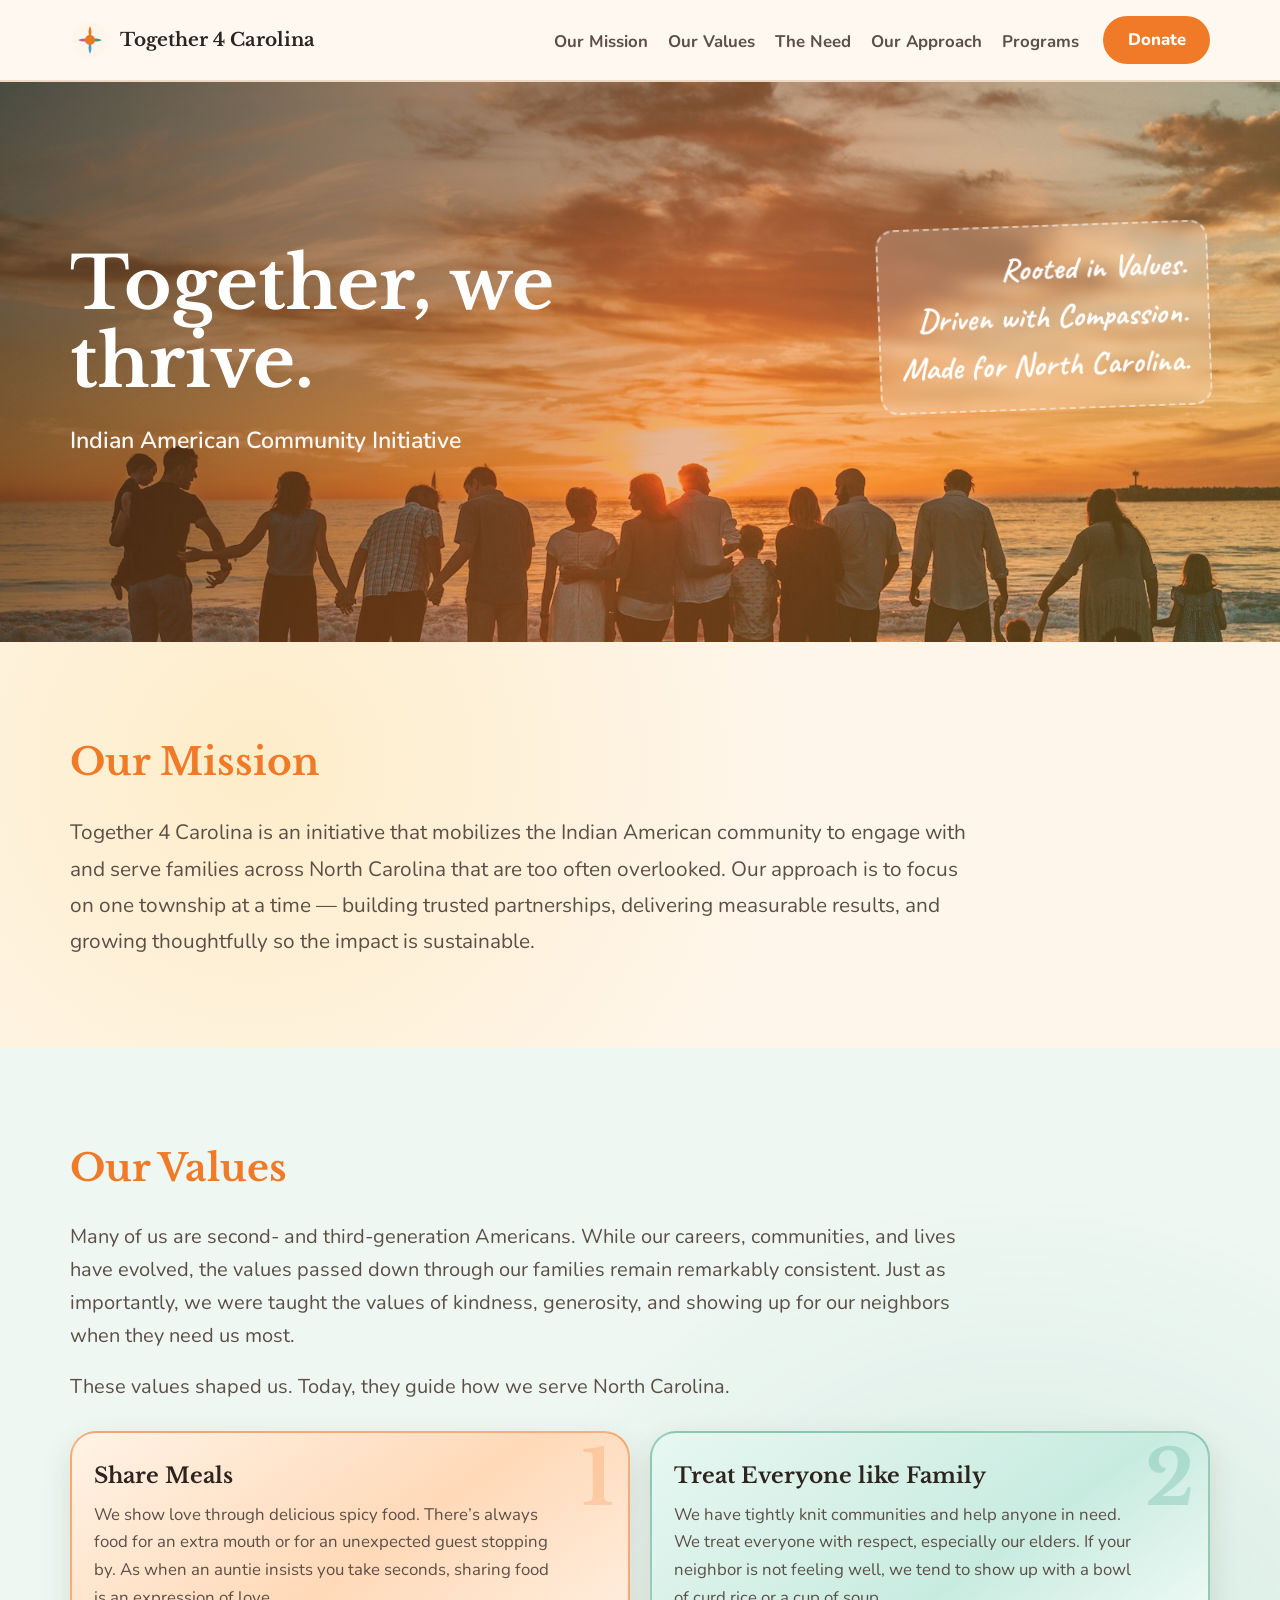
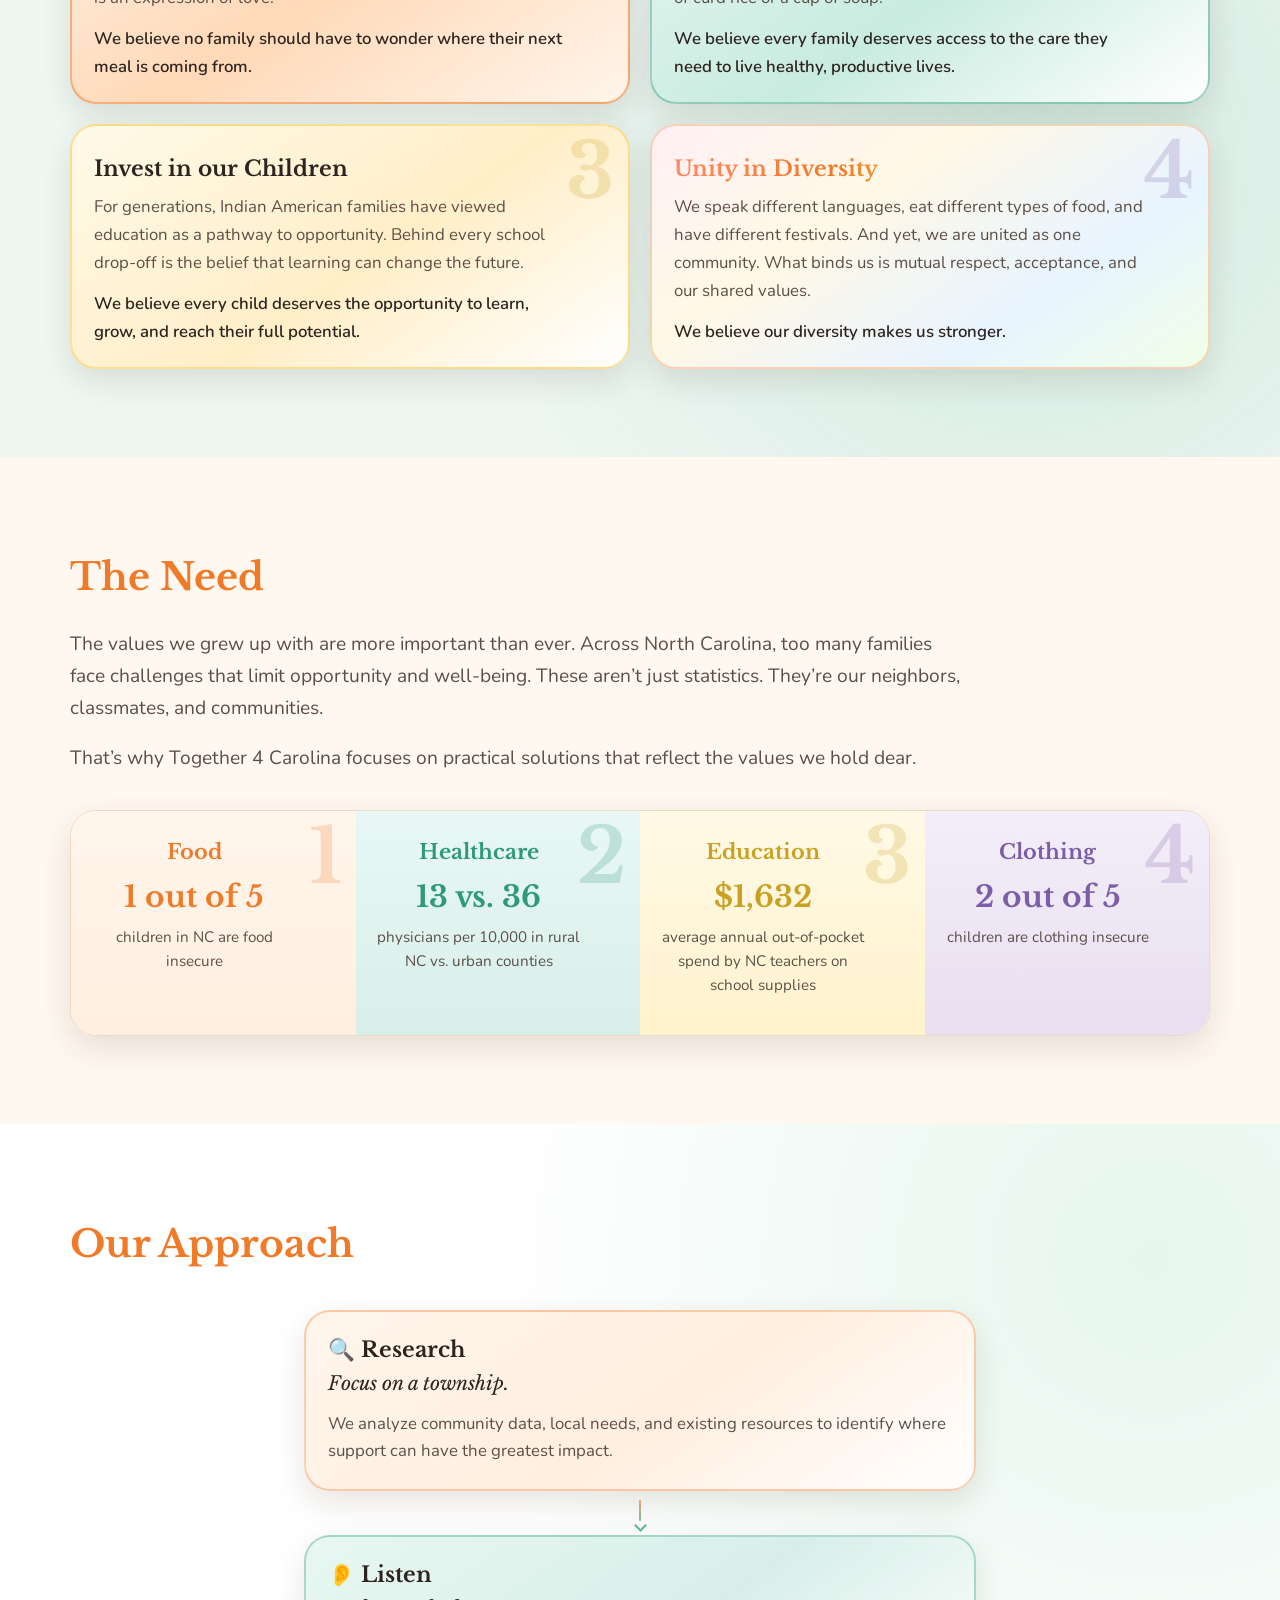
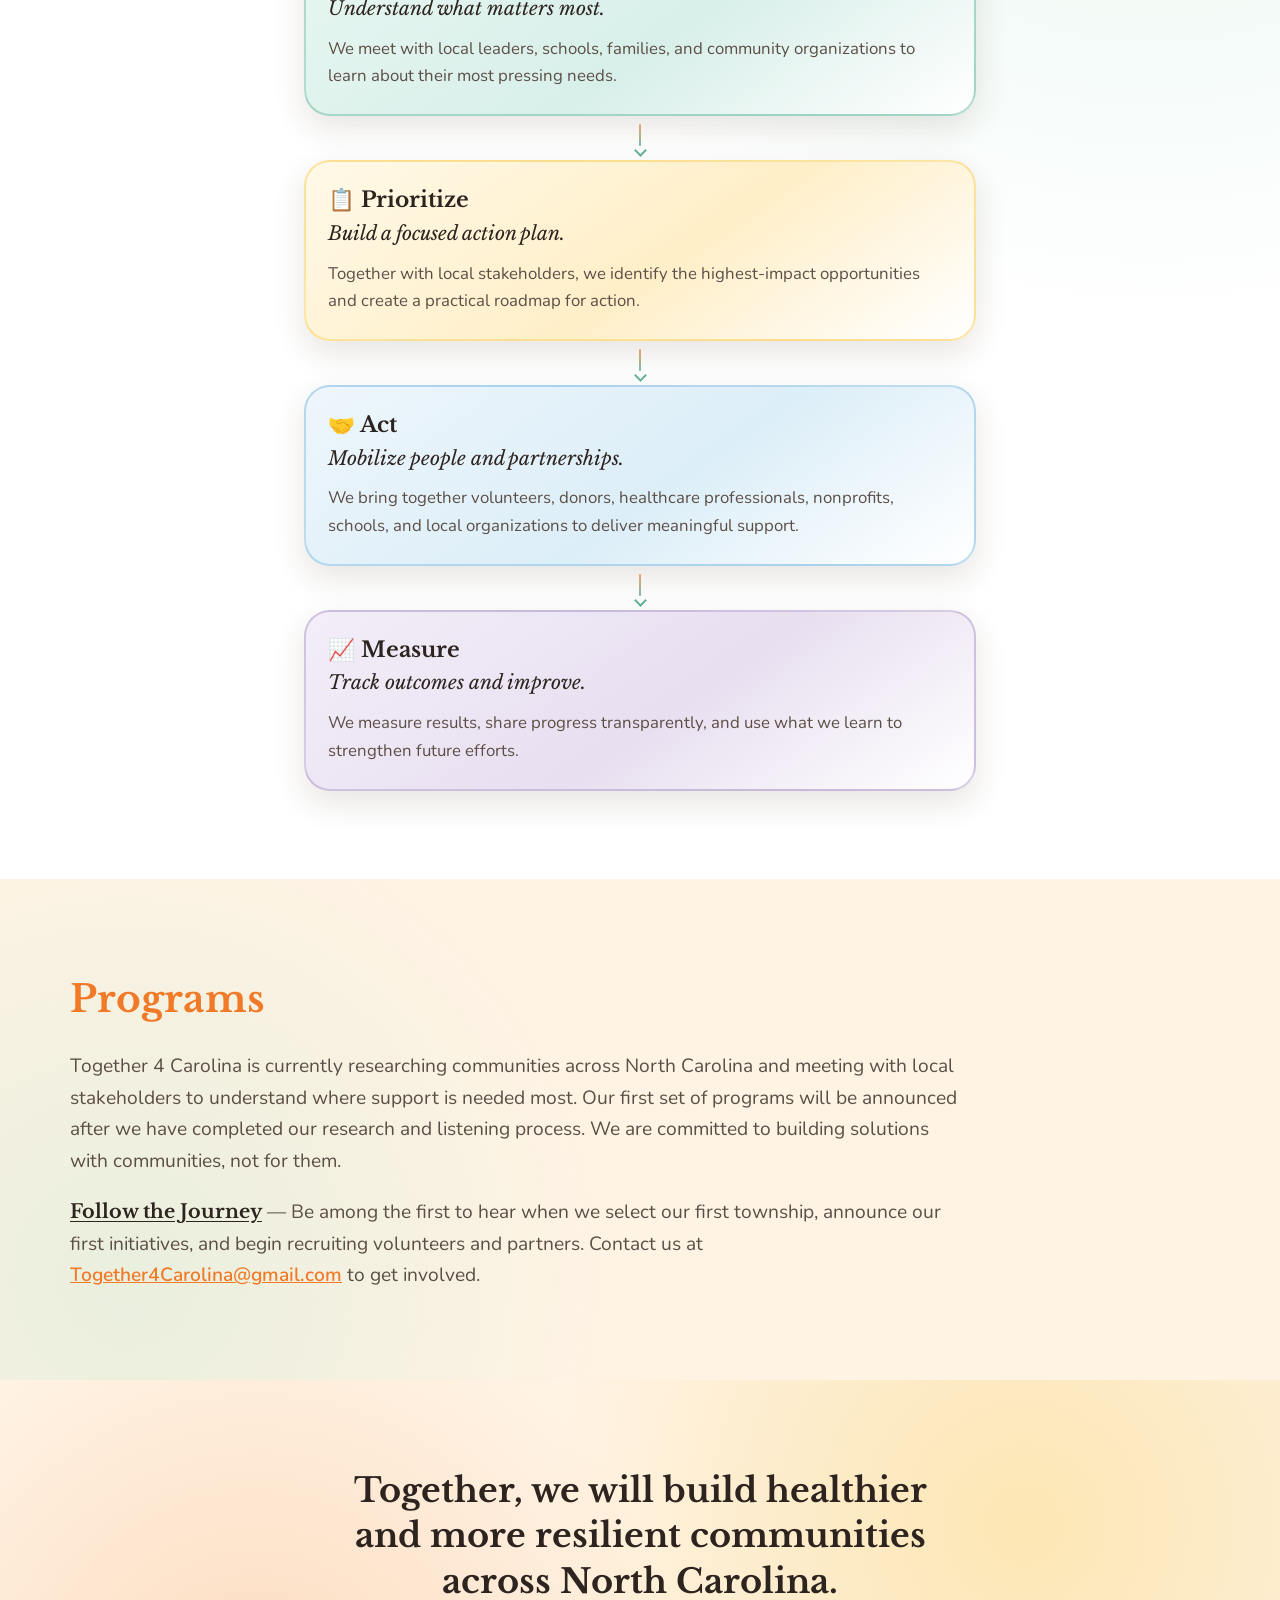
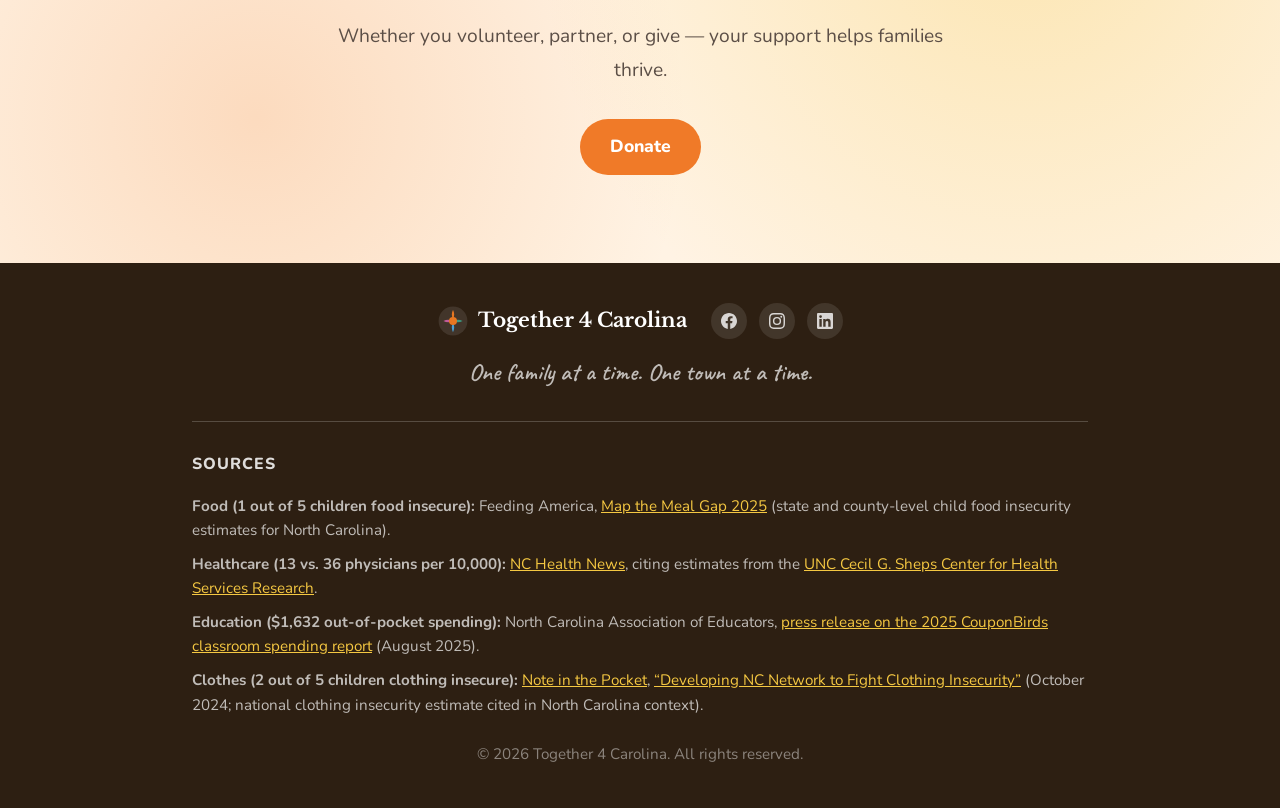
==== commit d47a5413: "Donate Tab" ====
--- a/index.html
+++ b/index.html
@@ -54,17 +54,7 @@
             <li><a href="#approach">Our Approach</a></li>
             <li><a href="#programs">Programs</a></li>
           </ul>
-          <a class="btn btn--accent btn--mail" href="mailto:Together4Carolina@gmail.com">
-            <svg class="btn__icon" viewBox="0 0 20 20" fill="none" aria-hidden="true">
-              <path
-                d="M2.5 5.5A2 2 0 0 1 4.5 3.5h11a2 2 0 0 1 2 2v9a2 2 0 0 1-2 2h-11a2 2 0 0 1-2-2v-9z"
-                stroke="currentColor"
-                stroke-width="1.5"
-              />
-              <path d="m3.5 6.5 6.5 4.5 6.5-4.5" stroke="currentColor" stroke-width="1.5" stroke-linecap="round" />
-            </svg>
-            Email Us
-          </a>
+          <a class="btn btn--accent" href="donate.html">Donate</a>
         </nav>
       </div>
     </header>
@@ -294,13 +284,7 @@
             Whether you volunteer, partner, or give — your support helps families thrive.
           </p>
           <div class="cta__actions">
-            <a class="btn btn--accent btn--large btn--mail" href="mailto:Together4Carolina@gmail.com">
-              <svg class="btn__icon" viewBox="0 0 20 20" fill="none" aria-hidden="true">
-                <path d="M2.5 5.5A2 2 0 0 1 4.5 3.5h11a2 2 0 0 1 2 2v9a2 2 0 0 1-2 2h-11a2 2 0 0 1-2-2v-9z" stroke="currentColor" stroke-width="1.5"/>
-                <path d="m3.5 6.5 6.5 4.5 6.5-4.5" stroke="currentColor" stroke-width="1.5" stroke-linecap="round"/>
-              </svg>
-              Email Us
-            </a>
+            <a class="btn btn--accent btn--large" href="donate.html">Donate</a>
           </div>
         </div>
       </section>
--- a/styles.css
+++ b/styles.css
@@ -1031,6 +1031,82 @@
   gap: 0.85rem;
 }
 
+/* Donate page */
+.donate-page {
+  padding: clamp(4rem, 8vw, 5.5rem) 0 clamp(5rem, 10vw, 6.5rem);
+  background:
+    radial-gradient(circle at 10% 80%, rgba(184, 230, 208, 0.3), transparent 40%),
+    var(--color-bg-warm);
+}
+
+.donate-page__content {
+  max-width: min(56rem, 100%);
+}
+
+.donate-page__lead {
+  margin: 0 0 2rem;
+  font-family: var(--font-display);
+  font-size: clamp(1.35rem, 2.5vw, 1.65rem);
+  font-weight: 700;
+  line-height: 1.4;
+  color: var(--color-ink);
+}
+
+.donate-page__intro p {
+  margin: 0;
+  font-size: clamp(1.05rem, 1.8vw, 1.2rem);
+  line-height: 1.65;
+  color: var(--color-ink-muted);
+}
+
+.donate-page__subheading {
+  margin: 2.75rem 0 1.25rem;
+  font-family: var(--font-display);
+  font-size: clamp(1.35rem, 2.5vw, 1.55rem);
+  font-weight: 700;
+  color: var(--color-ink);
+}
+
+.donate-page__options {
+  display: flex;
+  flex-direction: column;
+  gap: 1.25rem;
+}
+
+.donate-page__option {
+  padding: clamp(1.75rem, 4vw, 2.25rem);
+  background: var(--color-surface);
+  border: 1px solid var(--color-border);
+  border-radius: var(--radius-lg);
+  box-shadow: var(--shadow-card);
+}
+
+.donate-page__option-title {
+  margin: 0 0 0.75rem;
+  font-family: var(--font-display);
+  font-size: 1.25rem;
+  font-weight: 700;
+  color: var(--color-ink);
+}
+
+.donate-page__option-text {
+  margin: 0 0 1.5rem;
+  font-size: 1.05rem;
+  line-height: 1.65;
+  color: var(--color-ink-muted);
+}
+
+.donate-page__closing {
+  margin: 2.75rem 0 0;
+  padding-top: 2.75rem;
+  border-top: 1px solid var(--color-border);
+  font-family: var(--font-display);
+  font-size: clamp(1.35rem, 2.5vw, 1.55rem);
+  font-weight: 700;
+  line-height: 1.4;
+  color: var(--color-ink);
+}
+
 /* Footer */
 .site-footer {
   padding: 2.5rem 0;
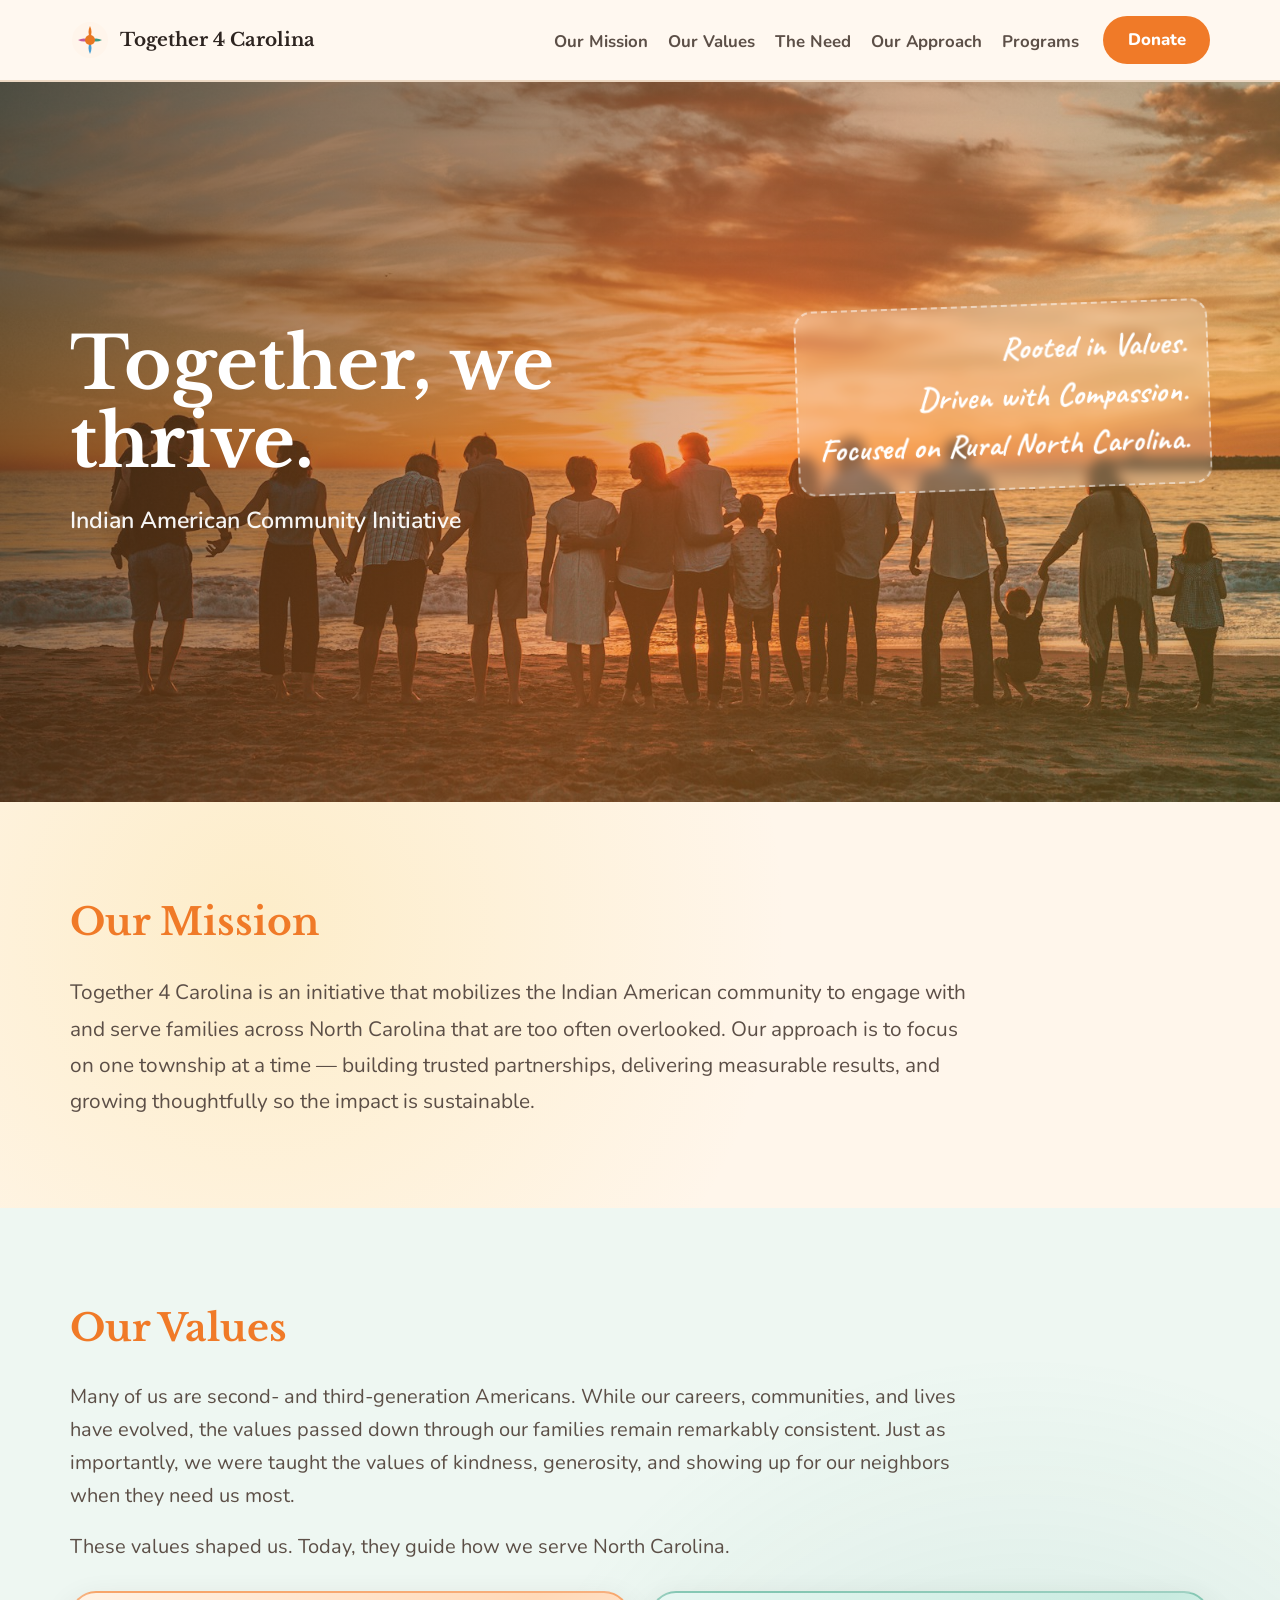
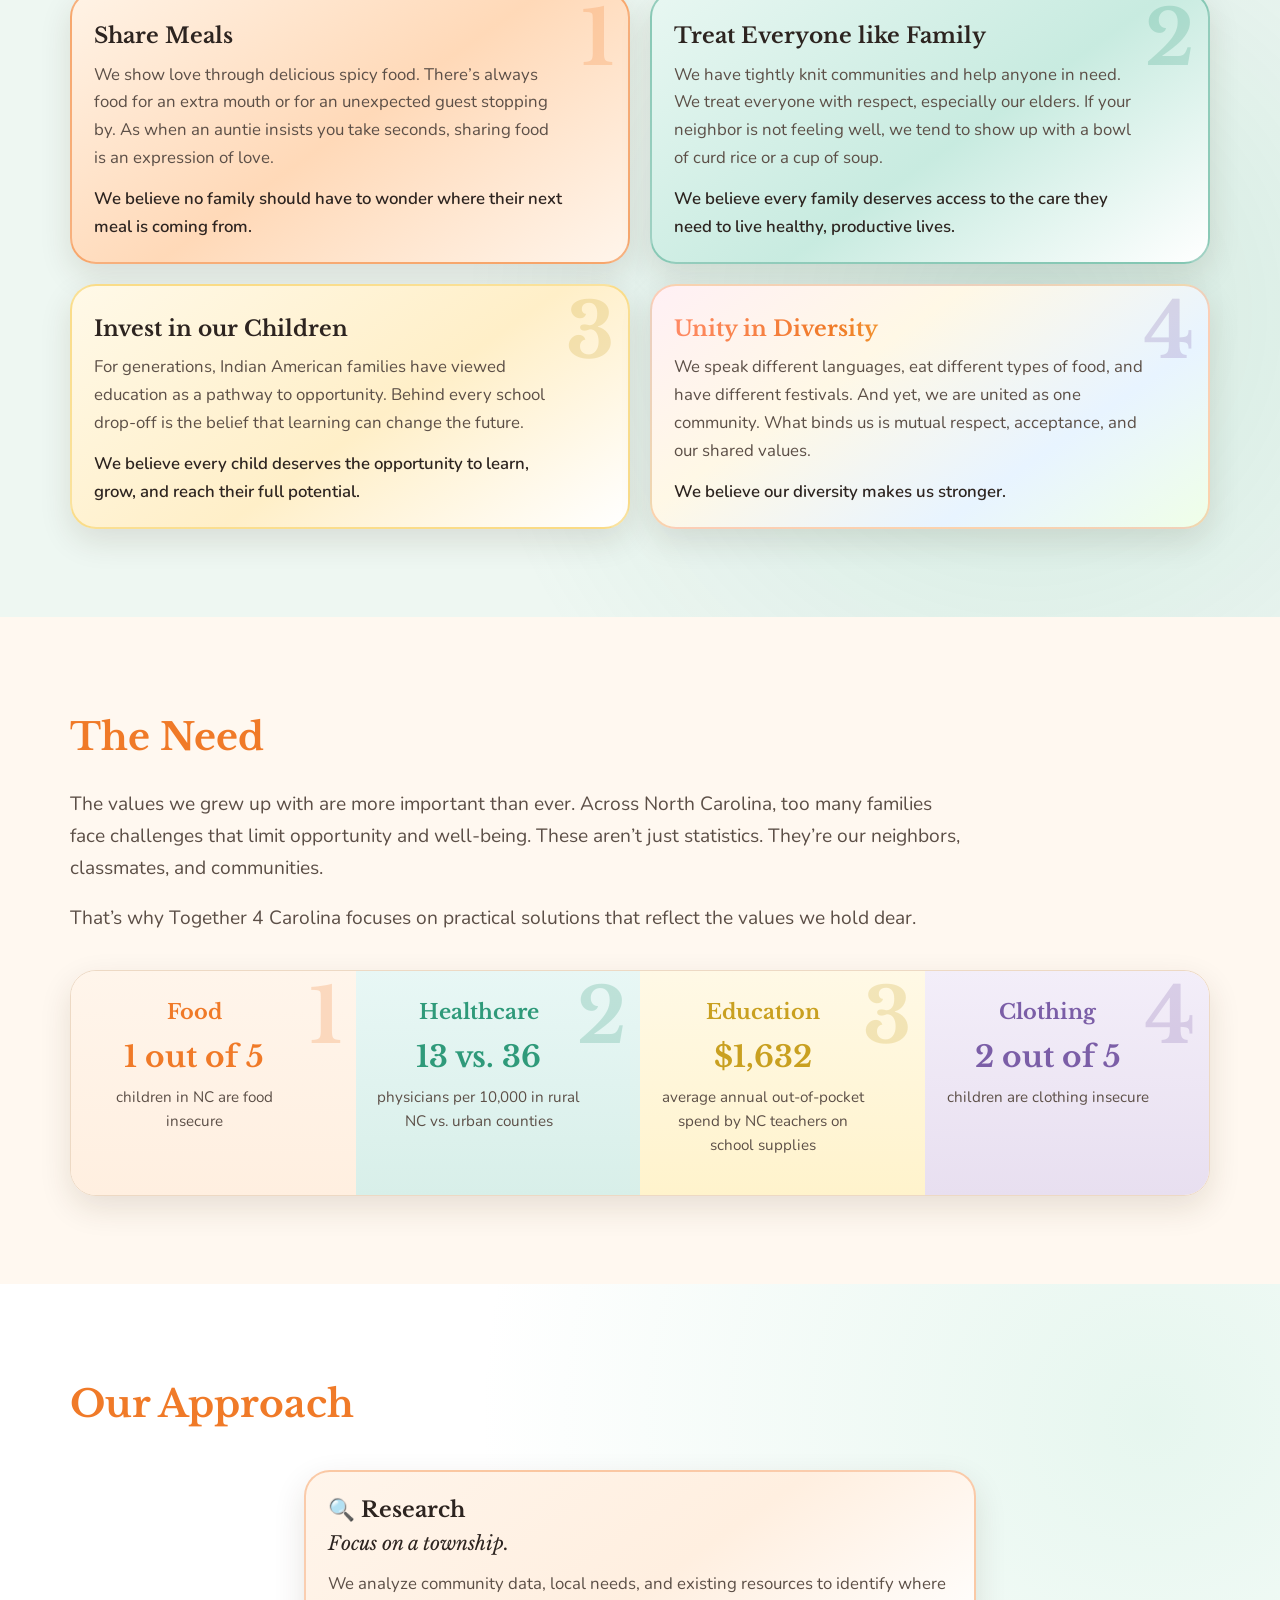
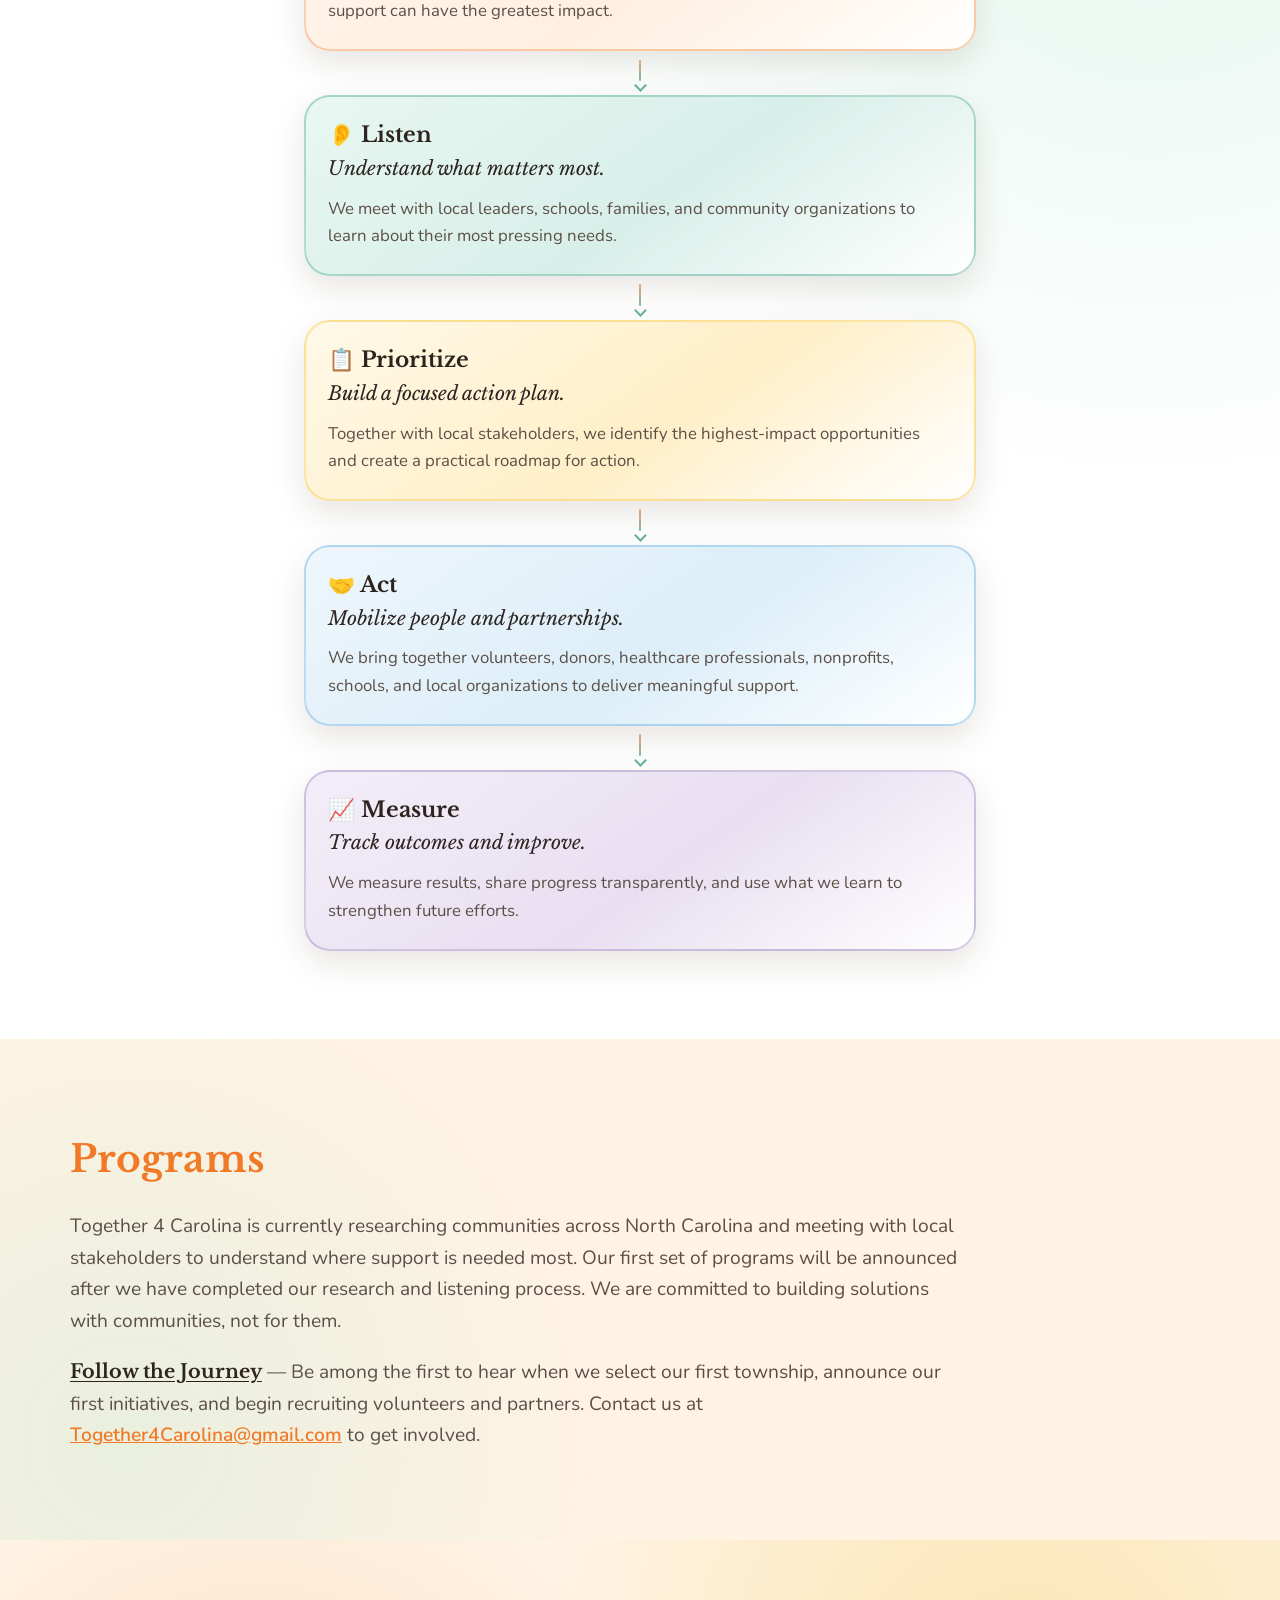
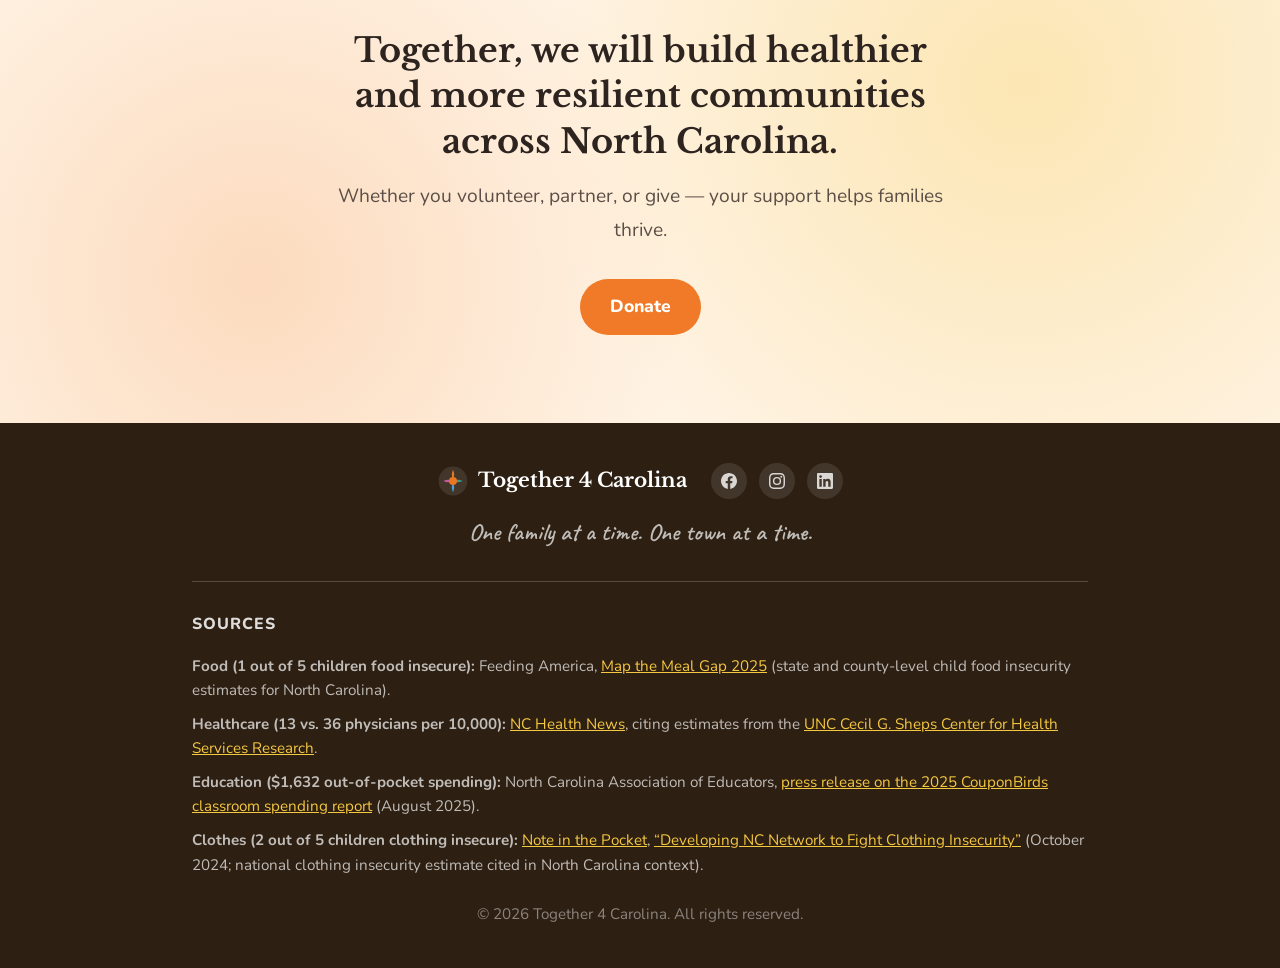
==== commit 8e50c033: "Added rural NC" ====
--- a/index.html
+++ b/index.html
@@ -79,7 +79,7 @@
           <p class="hero__note">
             <span class="hero__note-line">Rooted in Values.</span>
             <span class="hero__note-line">Driven with Compassion.</span>
-            <span class="hero__note-line">Made for North Carolina.</span>
+            <span class="hero__note-line">Focused on Rural North Carolina.</span>
           </p>
         </div>
       </section>
--- a/styles.css
+++ b/styles.css
@@ -262,6 +262,13 @@
   align-items: center;
 }
 
+@media (min-width: 768px) {
+  /* Match 16:9 photo on wide screens so the full group stays in frame */
+  .hero {
+    min-height: clamp(520px, 56.25vw, 810px);
+  }
+}
+
 .hero__bg {
   position: absolute;
   inset: 0;
@@ -272,7 +279,7 @@
   width: 100%;
   height: 100%;
   object-fit: cover;
-  object-position: center 35%;
+  object-position: center bottom;
 }
 
 .hero__bg::after {
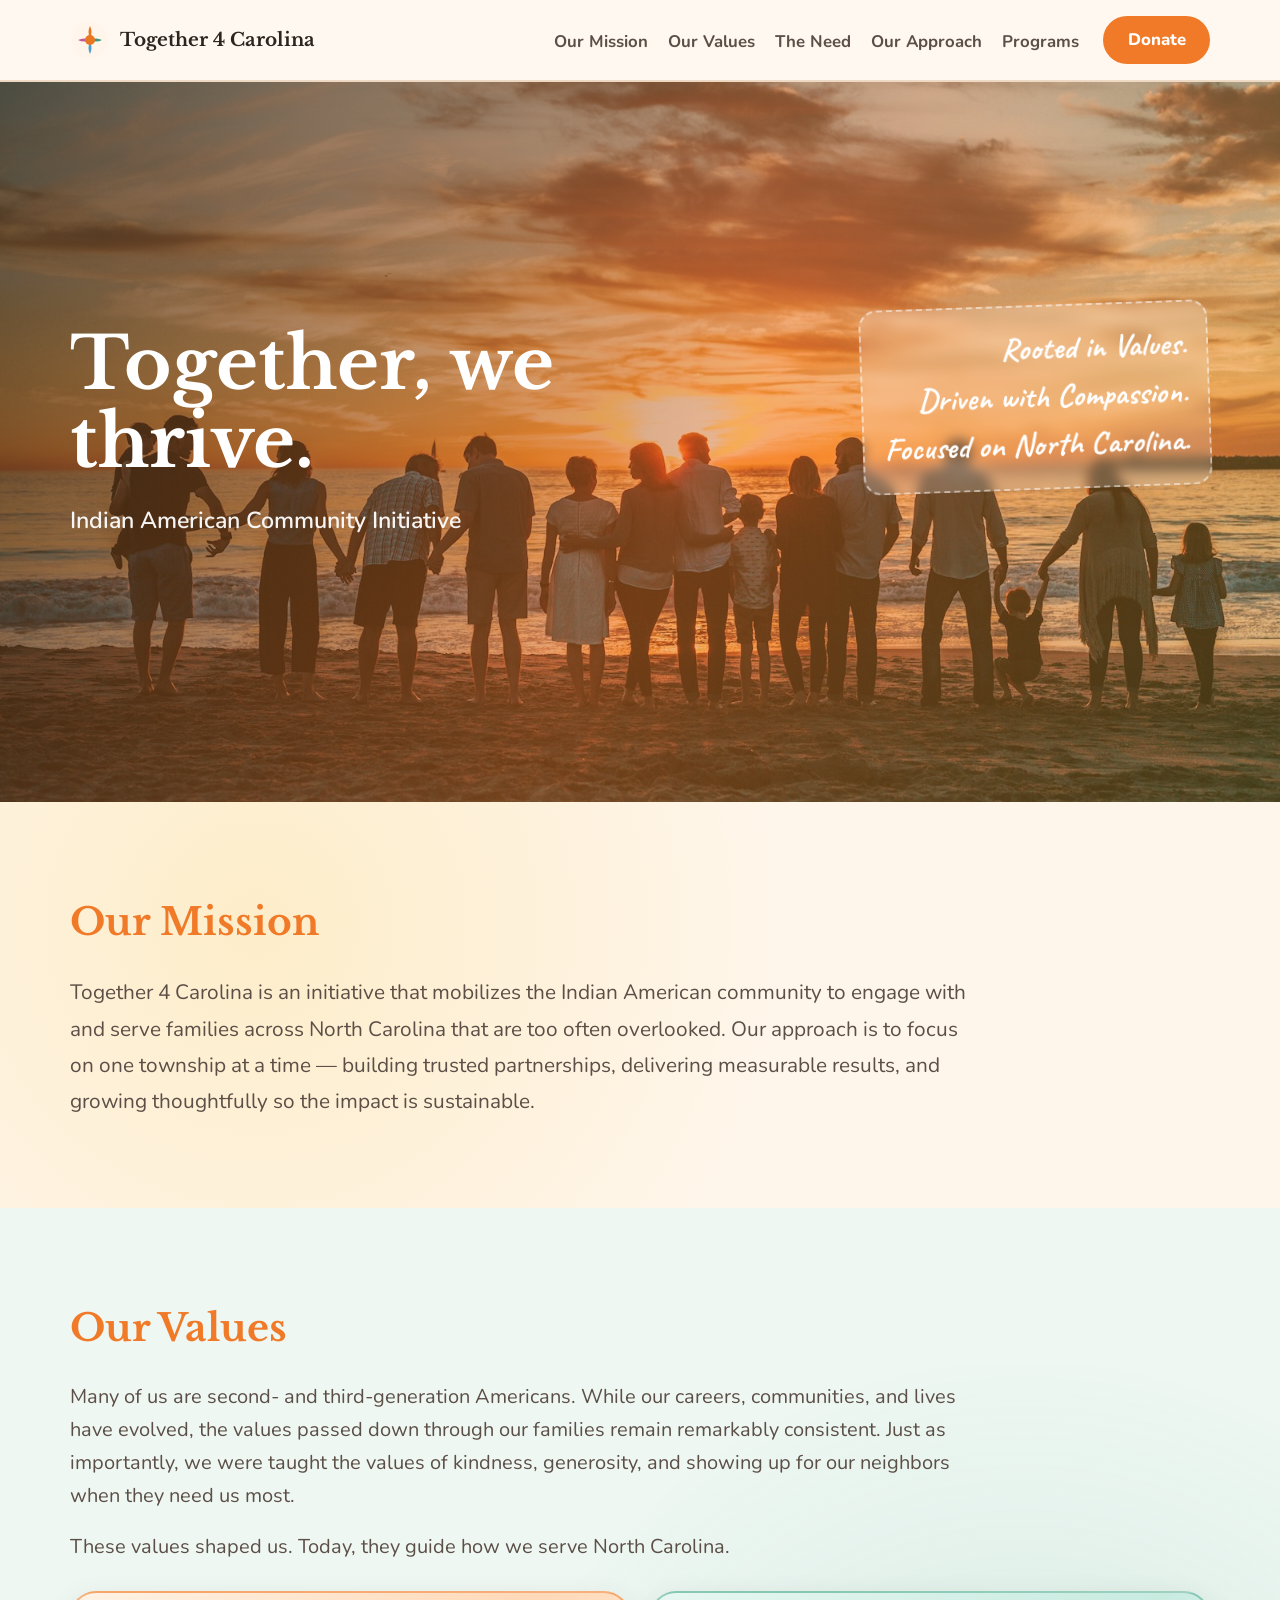
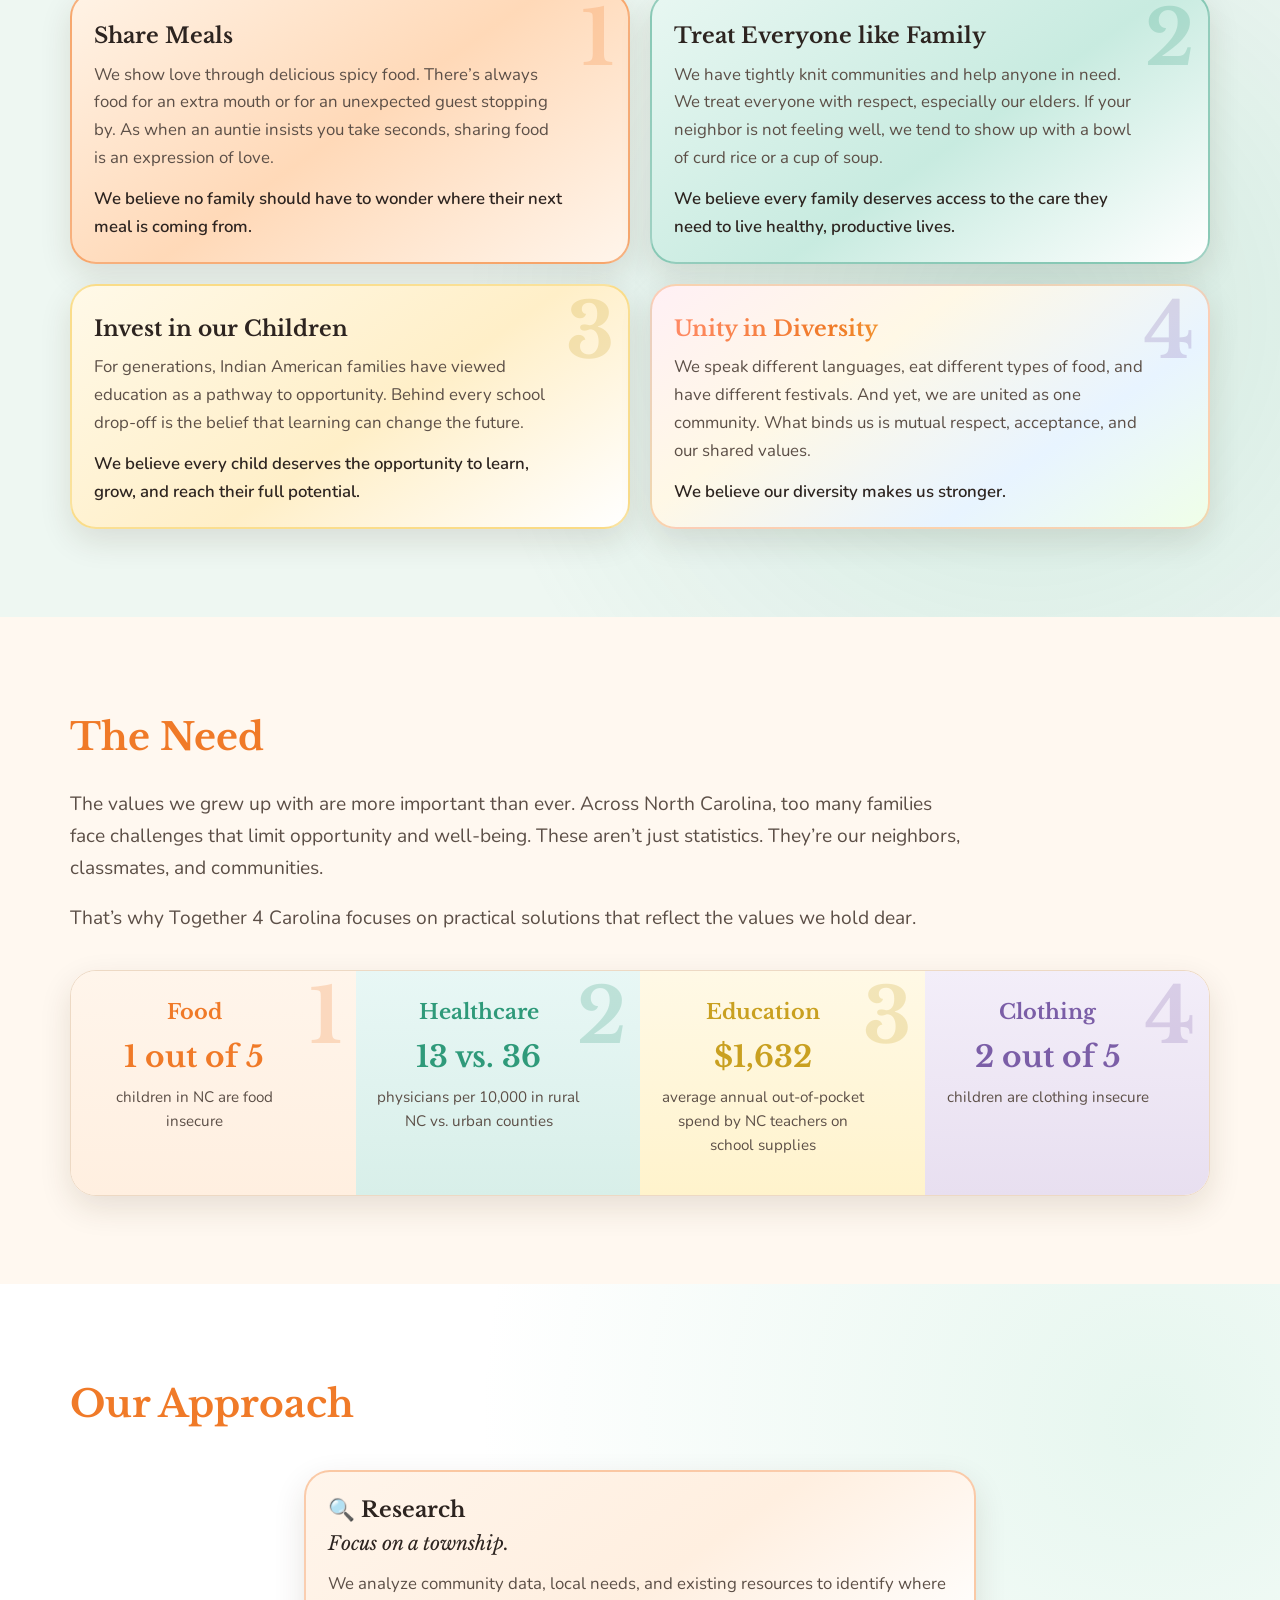
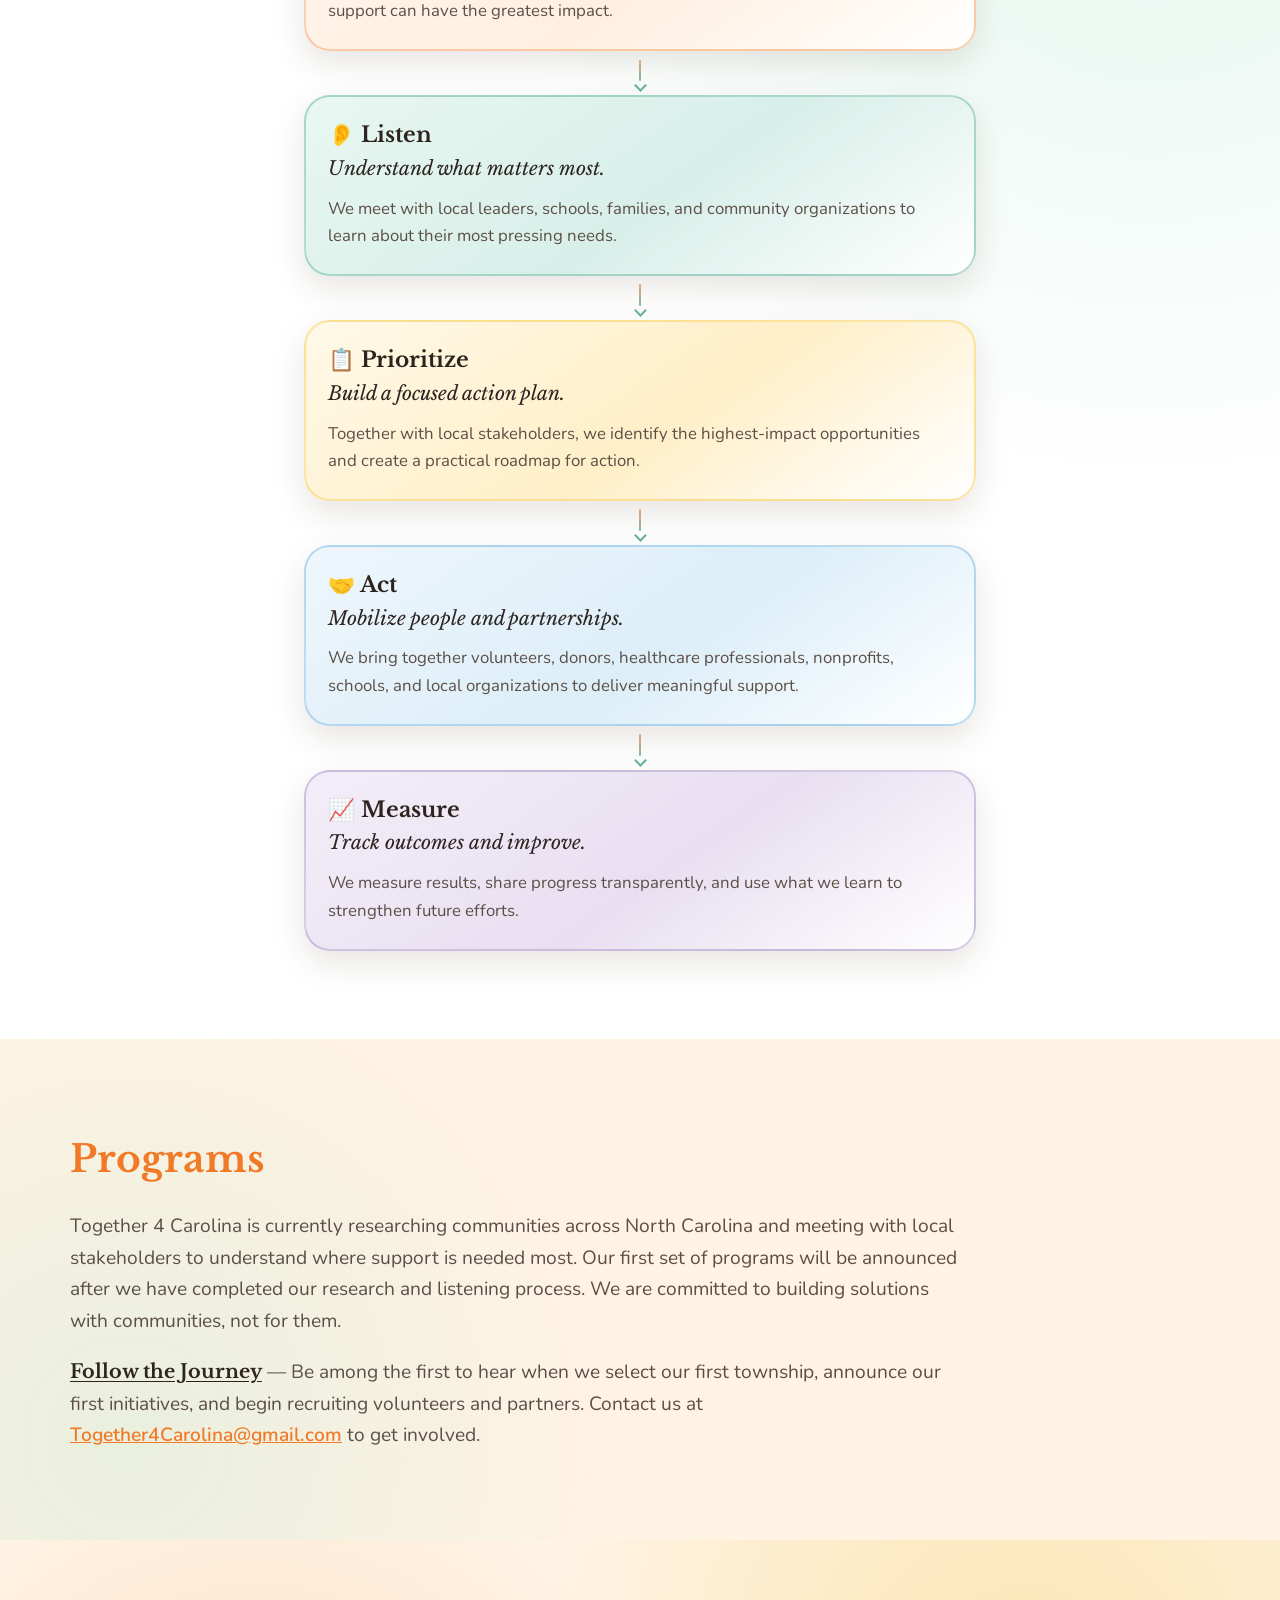
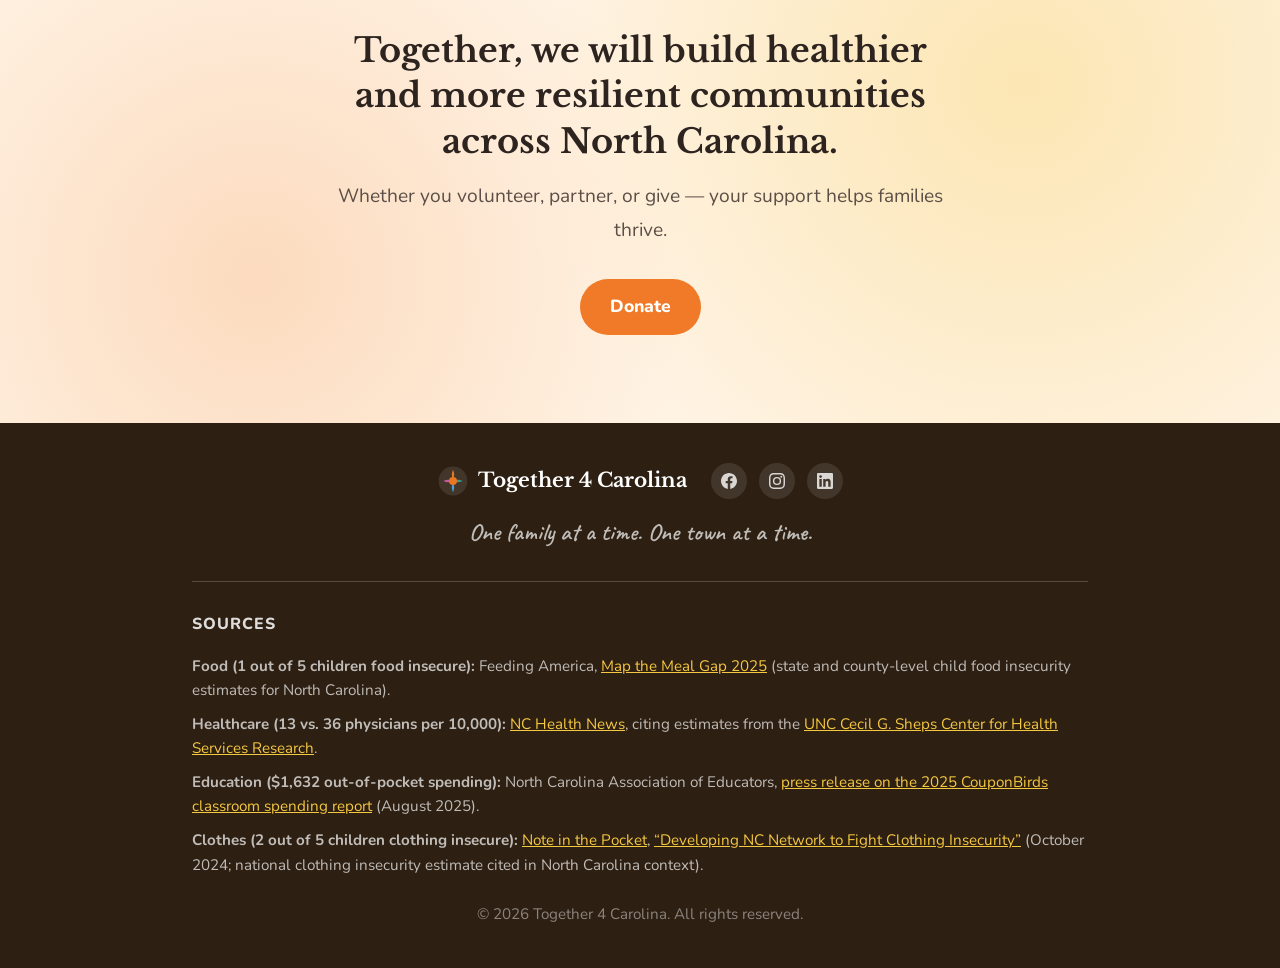
==== commit b1484980: "took out rural" ====
--- a/index.html
+++ b/index.html
@@ -79,7 +79,7 @@
           <p class="hero__note">
             <span class="hero__note-line">Rooted in Values.</span>
             <span class="hero__note-line">Driven with Compassion.</span>
-            <span class="hero__note-line">Focused on Rural North Carolina.</span>
+            <span class="hero__note-line">Focused on North Carolina.</span>
           </p>
         </div>
       </section>
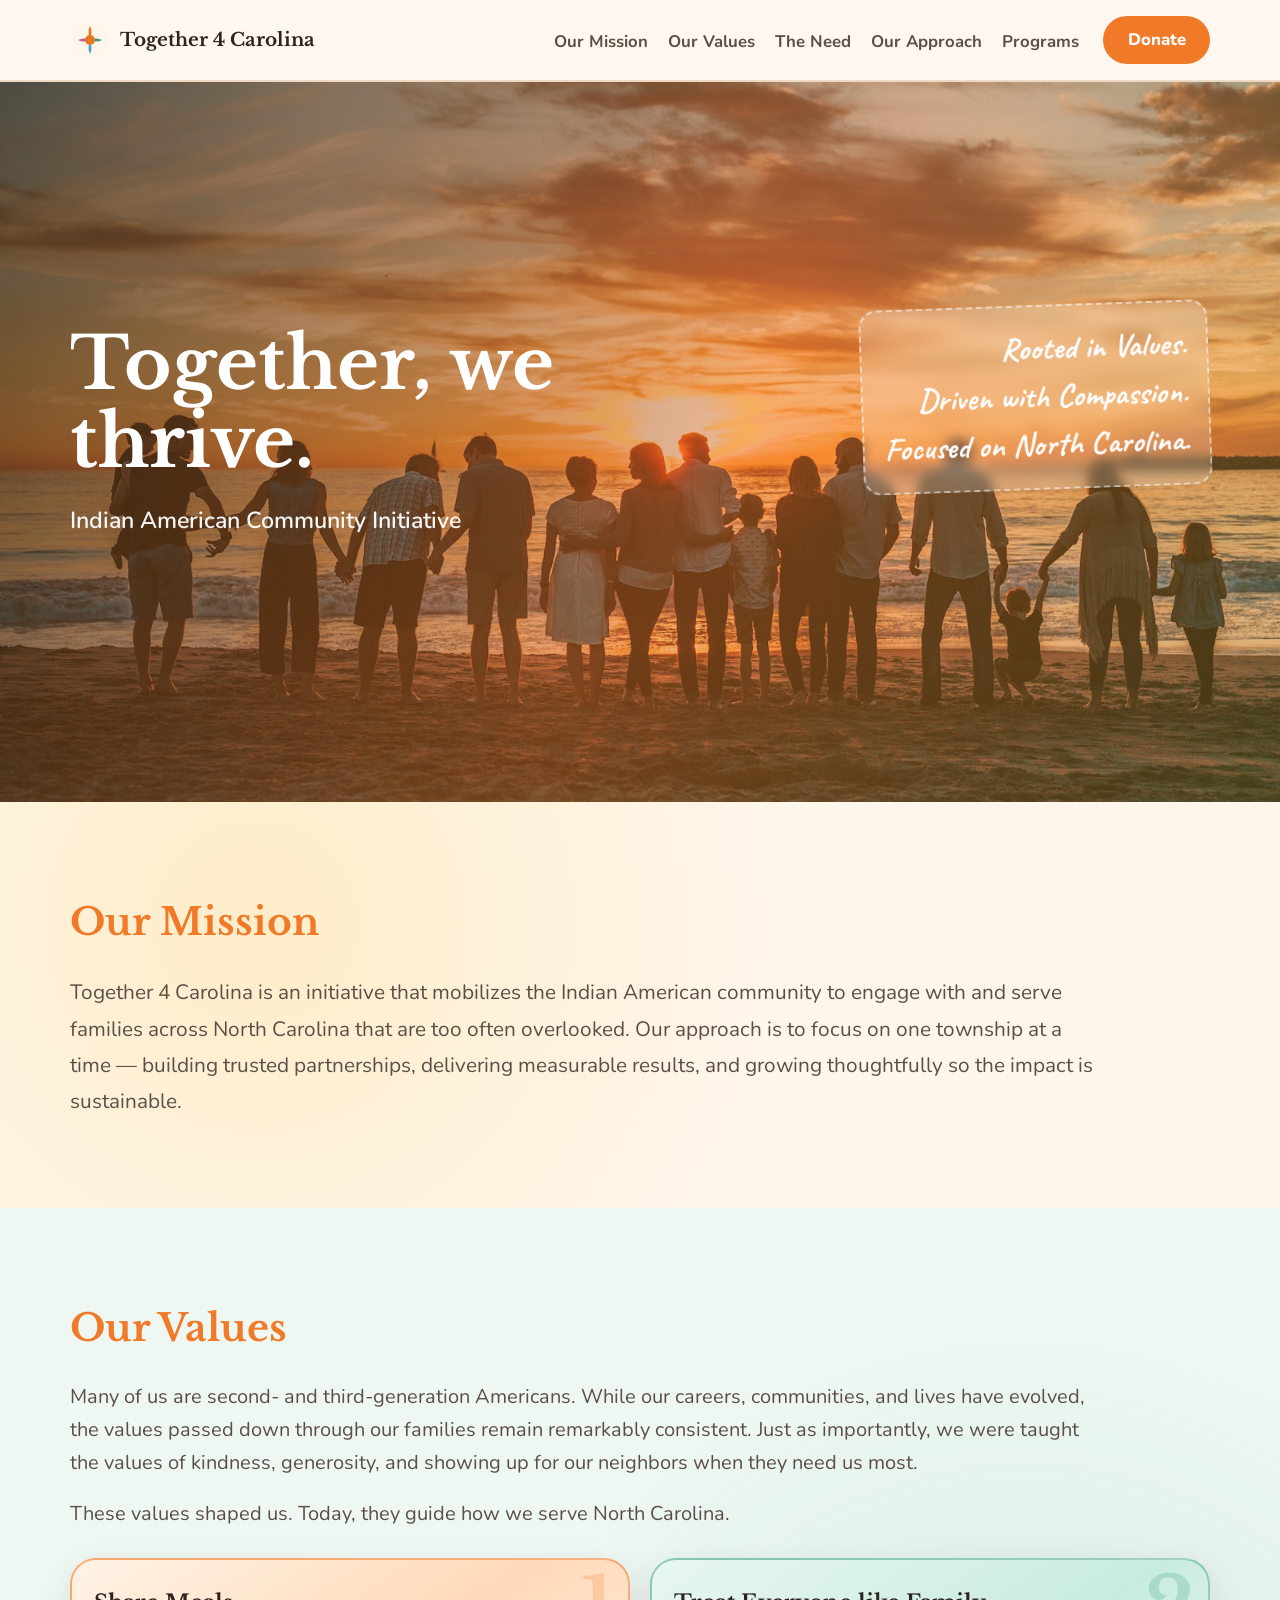
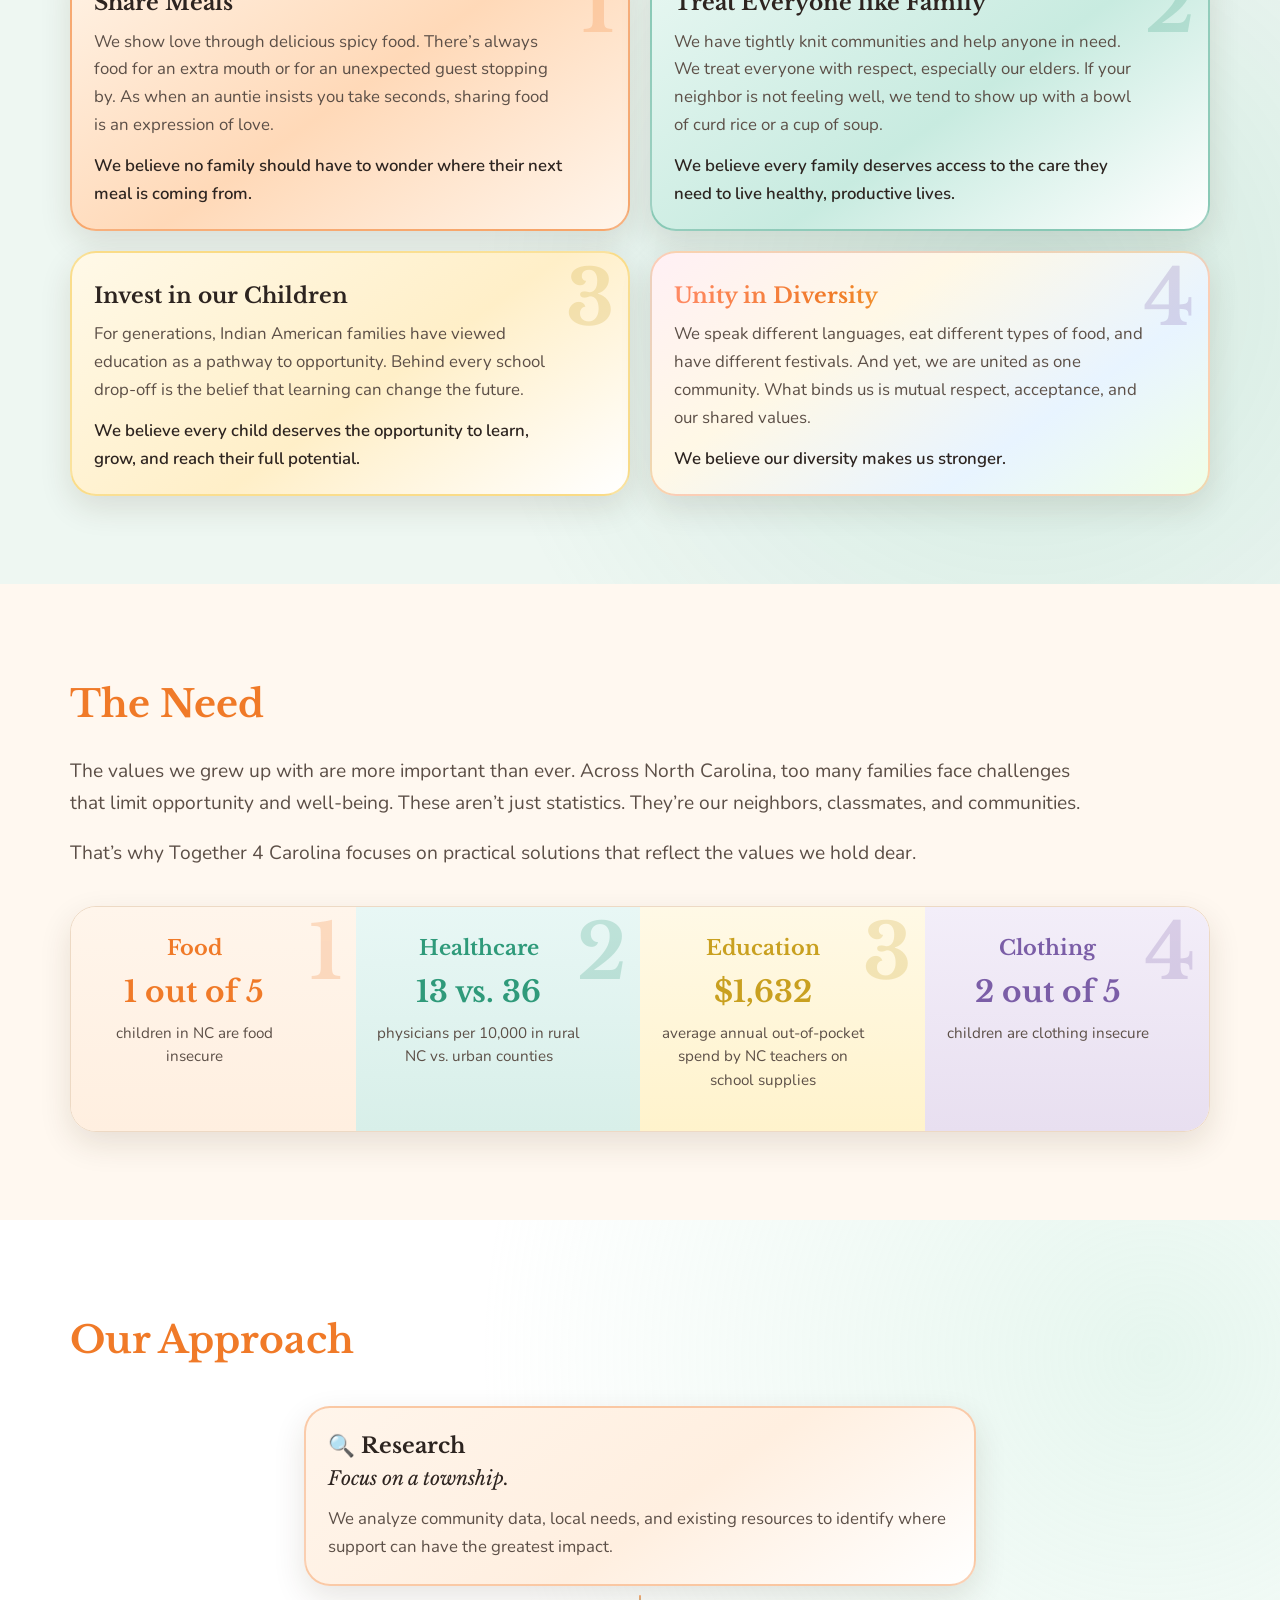
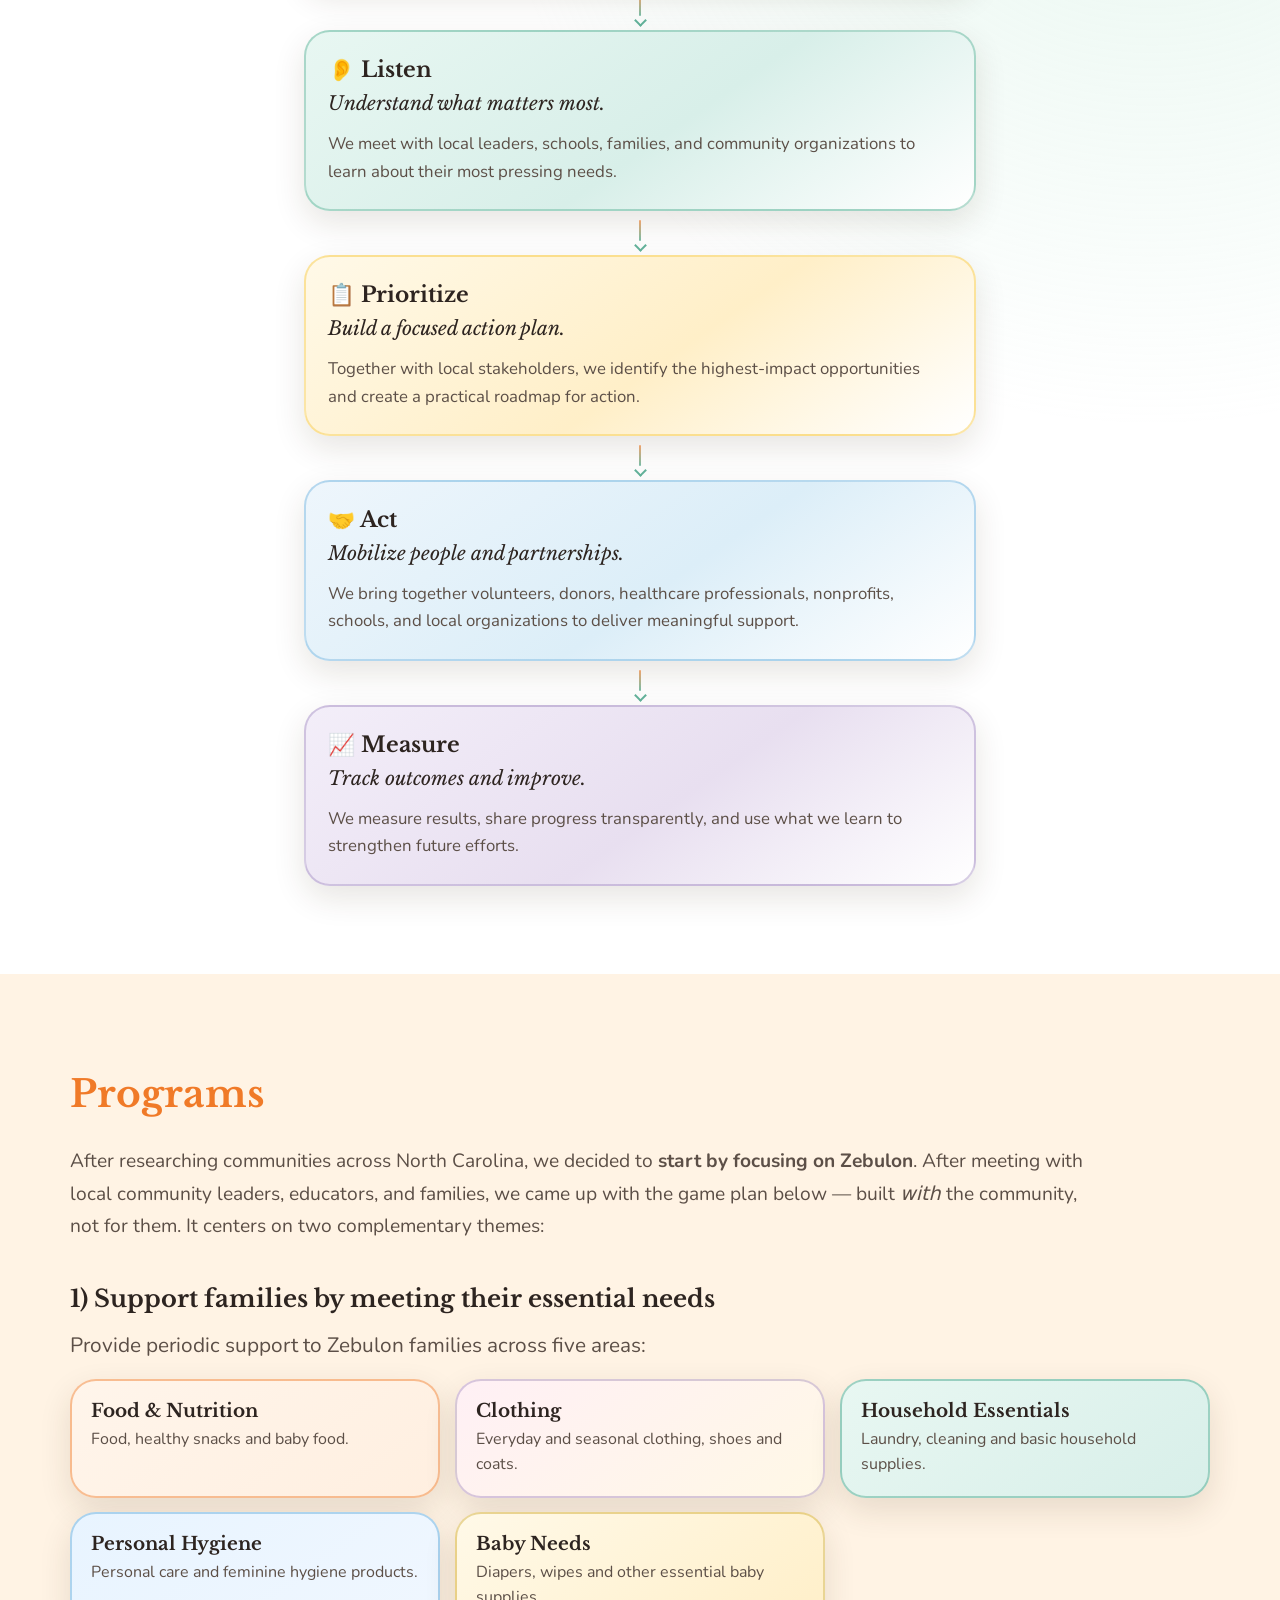
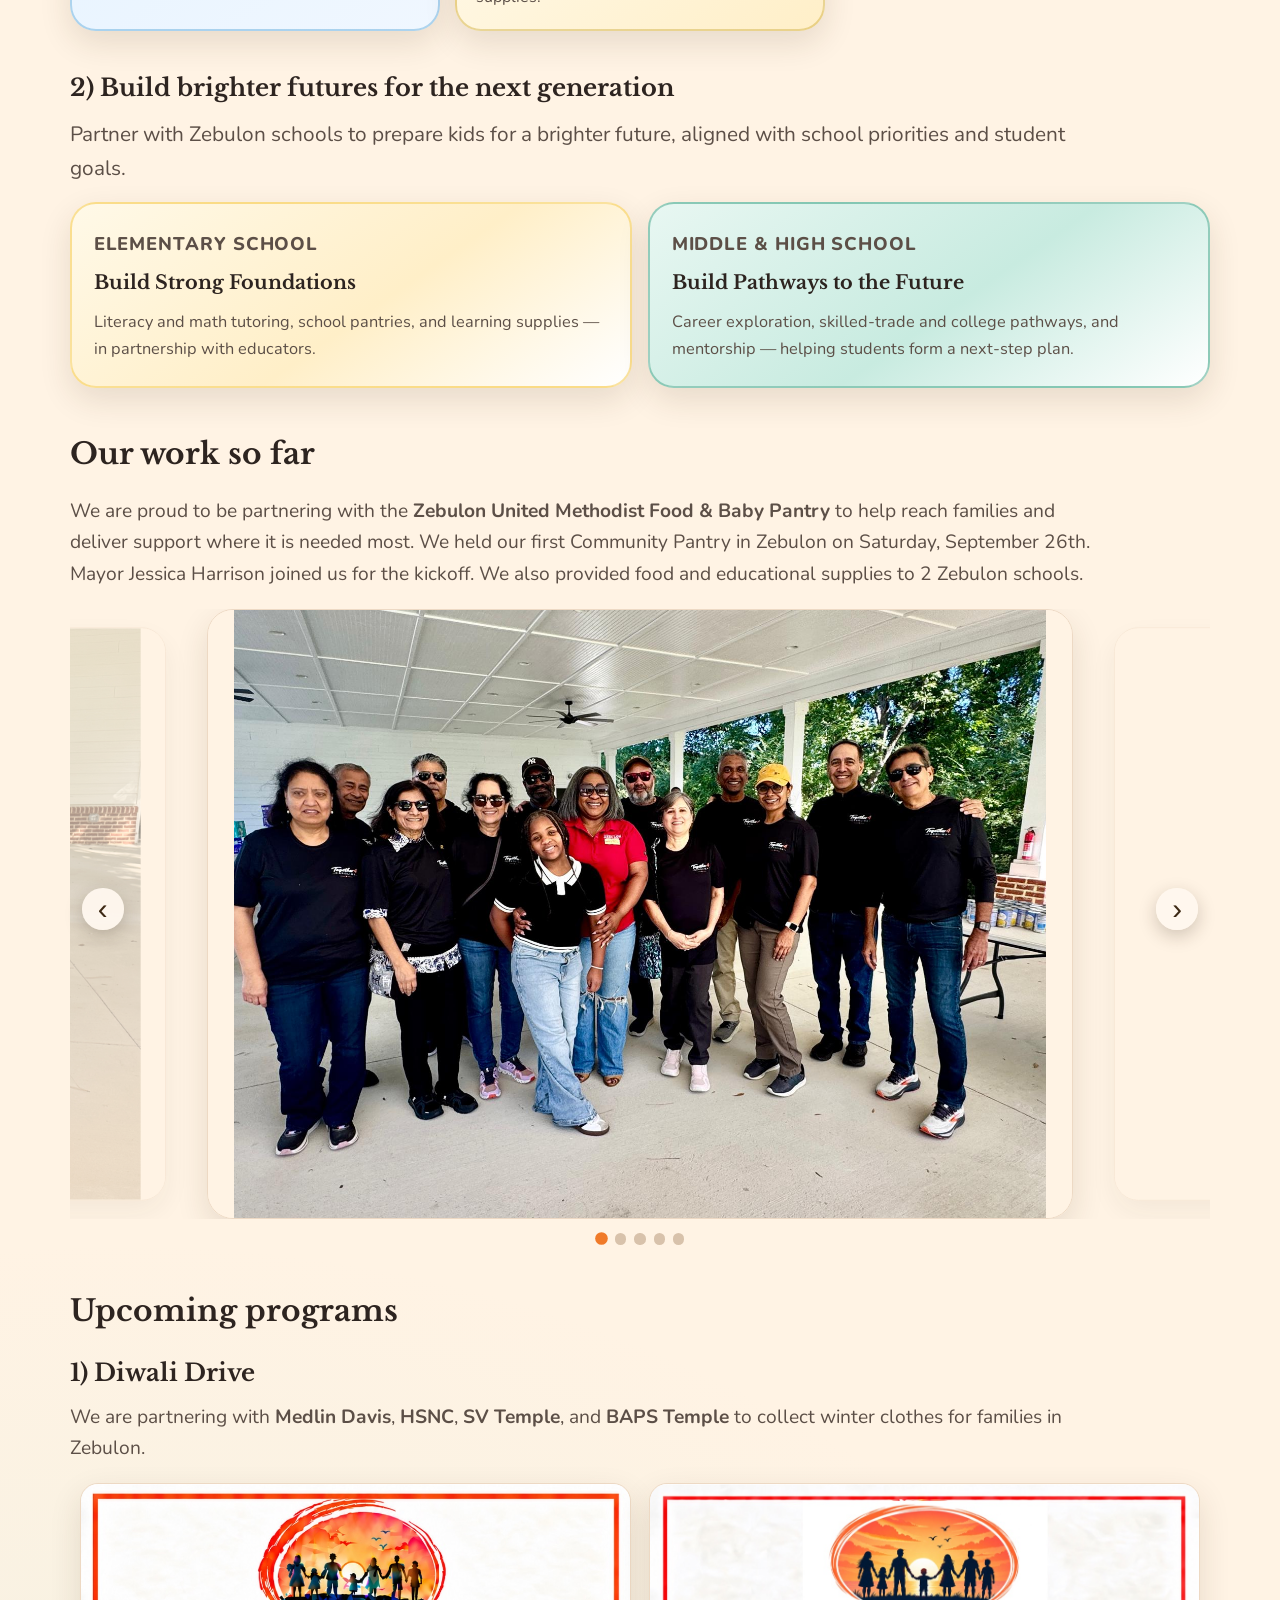
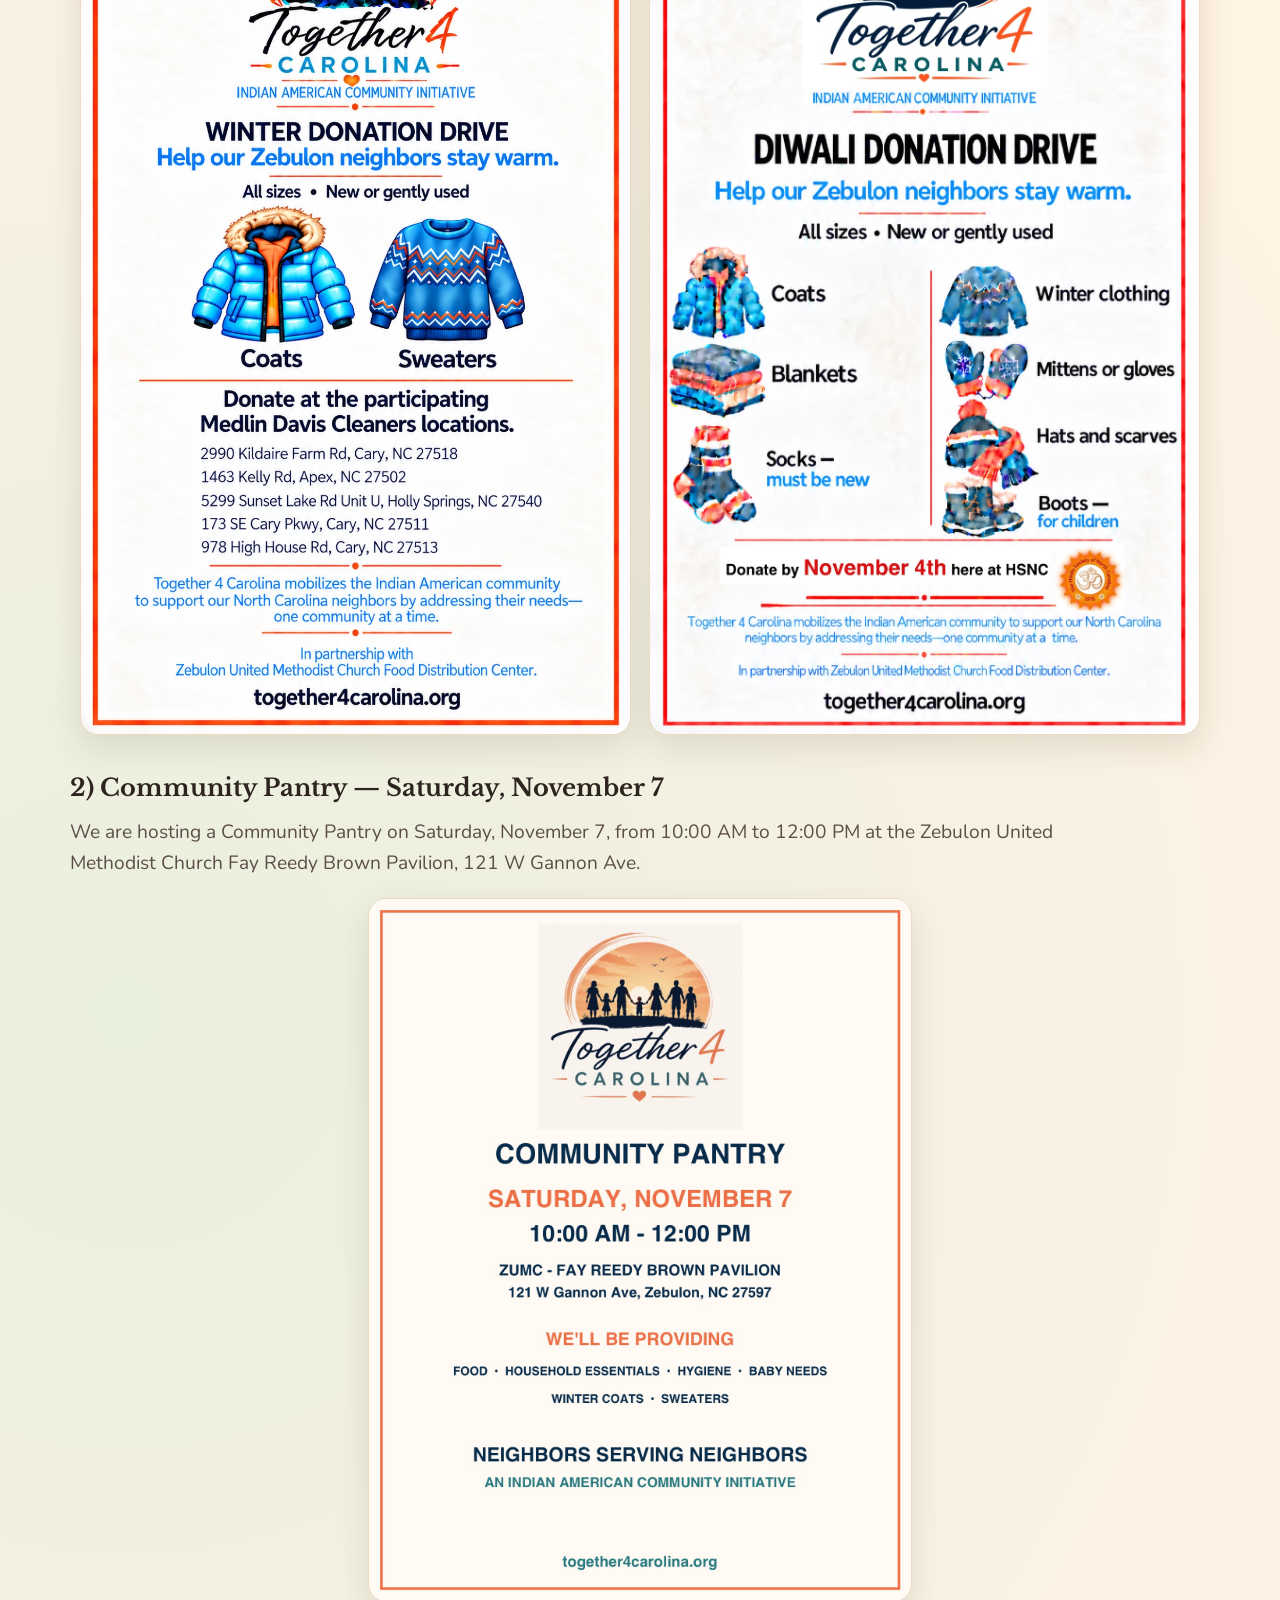
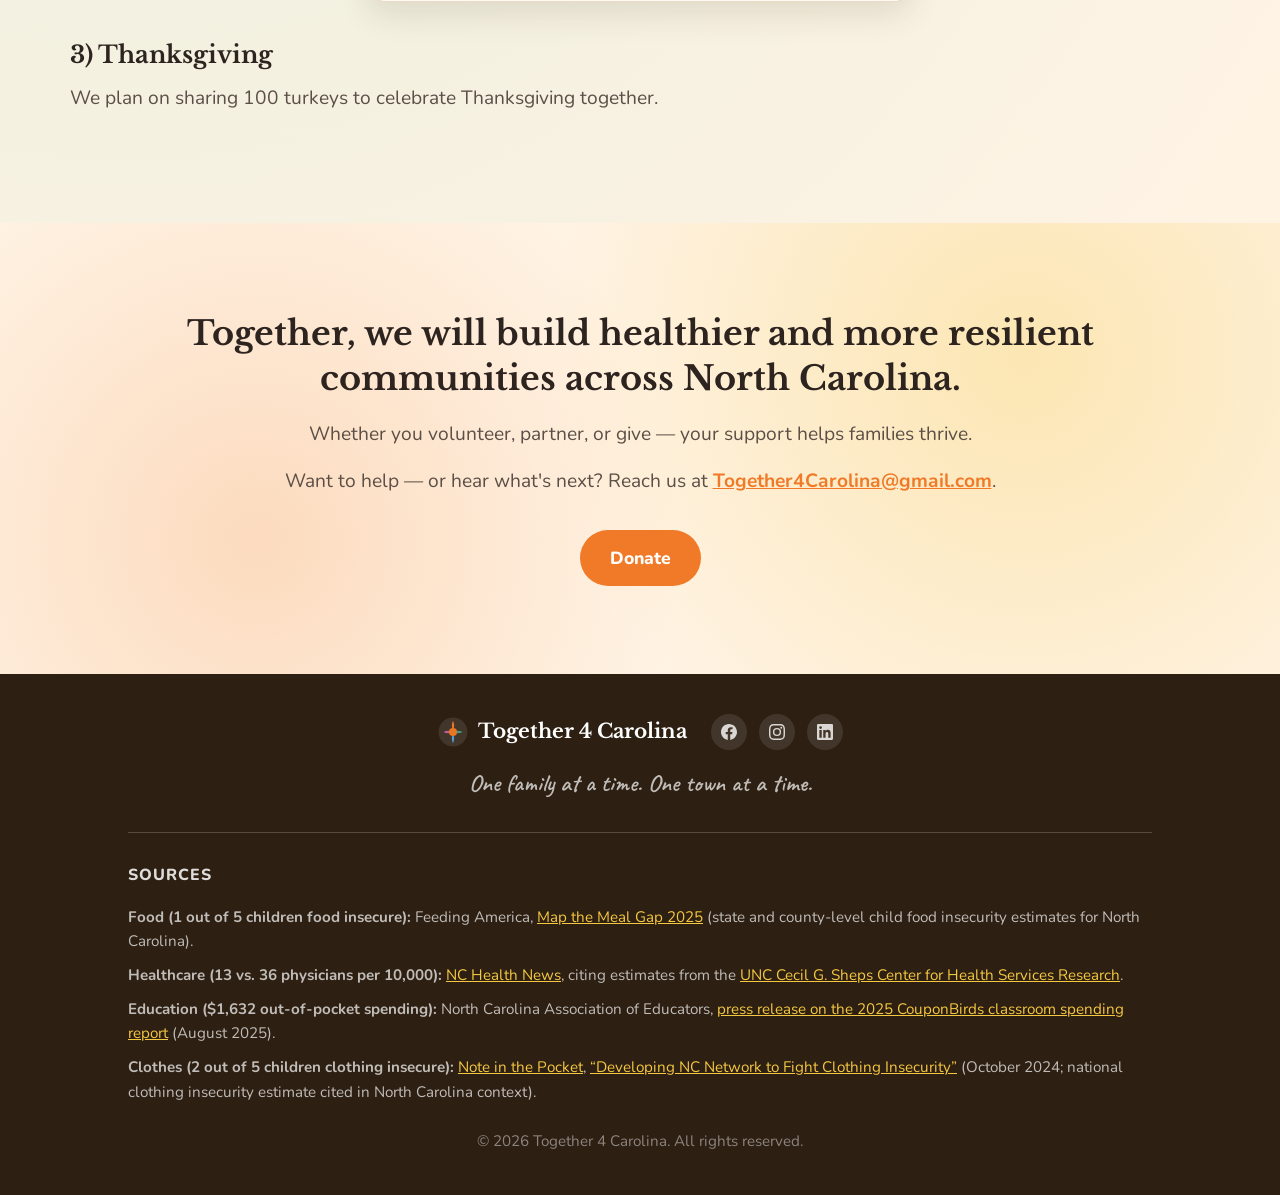
==== commit 8d5c632f: "Big change .. Zebulon" ====
--- a/index.html
+++ b/index.html
@@ -14,7 +14,7 @@
       href="https://fonts.googleapis.com/css2?family=Caveat:wght@500;700&family=Libre+Baskerville:ital,wght@0,400;0,700;1,400&family=Nunito:ital,wght@0,400;0,600;0,700;0,800;1,400&display=swap"
       rel="stylesheet"
     />
-    <link rel="stylesheet" href="styles.css" />
+    <link rel="stylesheet" href="styles.css?v=28" />
   </head>
   <body>
     <a class="skip-link" href="#main">Skip to content</a>
@@ -259,18 +259,172 @@
           <h2 id="programs-heading" class="section-label">Programs</h2>
           <div class="programs__body">
             <p>
-              Together 4 Carolina is currently researching communities across North Carolina and meeting with
-              local stakeholders to understand where support is needed most. Our first set of programs will be
-              announced after we have completed our research and listening process. We are committed to building
-              solutions with communities, not for them.
-            </p>
-            <p>
-              <span class="programs__journey">Follow the Journey</span> — Be among the first to hear when we
-              select our first township, announce our first initiatives, and begin recruiting volunteers and
-              partners. Contact us at
-              <a href="mailto:Together4Carolina@gmail.com">Together4Carolina@gmail.com</a>
-              to get involved.
-            </p>
+              After researching communities across North Carolina, we decided to <strong>start by focusing on
+              Zebulon</strong>. After meeting with local community leaders, educators, and families, we came up
+              with the game plan below — built <em>with</em> the community, not for them. It centers on two
+              complementary themes:
+            </p>
+          </div>
+
+          <div class="program-theme">
+            <div class="program-theme__header">
+              <h3 class="program-theme__title">1) Support families by meeting their essential needs</h3>
+              <p class="program-theme__intro">
+                Provide periodic support to Zebulon families across five areas:
+              </p>
+            </div>
+
+            <ul class="essentials-grid" aria-label="Five areas of essential-needs support">
+              <li class="essentials-card essentials-card--food">
+                <h4 class="essentials-card__title">Food &amp; Nutrition</h4>
+                <p class="essentials-card__text">Food, healthy snacks and baby food.</p>
+              </li>
+              <li class="essentials-card essentials-card--clothing">
+                <h4 class="essentials-card__title">Clothing</h4>
+                <p class="essentials-card__text">Everyday and seasonal clothing, shoes and coats.</p>
+              </li>
+              <li class="essentials-card essentials-card--household">
+                <h4 class="essentials-card__title">Household Essentials</h4>
+                <p class="essentials-card__text">Laundry, cleaning and basic household supplies.</p>
+              </li>
+              <li class="essentials-card essentials-card--hygiene">
+                <h4 class="essentials-card__title">Personal Hygiene</h4>
+                <p class="essentials-card__text">Personal care and feminine hygiene products.</p>
+              </li>
+              <li class="essentials-card essentials-card--baby">
+                <h4 class="essentials-card__title">Baby Needs</h4>
+                <p class="essentials-card__text">Diapers, wipes and other essential baby supplies.</p>
+              </li>
+            </ul>
+          </div>
+
+          <div class="program-theme">
+            <div class="program-theme__header">
+              <h3 class="program-theme__title">2) Build brighter futures for the next generation</h3>
+              <p class="program-theme__intro">
+                Partner with Zebulon schools to prepare kids for a brighter future, aligned with school
+                priorities and student goals.
+              </p>
+            </div>
+
+            <ul class="program-stages" aria-label="Education pathways by school level">
+              <li class="stage-card stage-card--elementary">
+                <span class="stage-card__level">Elementary School</span>
+                <h4 class="stage-card__title">Build Strong Foundations</h4>
+                <p class="stage-card__text">
+                  Literacy and math tutoring, school pantries, and learning supplies — in partnership with
+                  educators.
+                </p>
+              </li>
+              <li class="stage-card stage-card--secondary">
+                <span class="stage-card__level">Middle &amp; High School</span>
+                <h4 class="stage-card__title">Build Pathways to the Future</h4>
+                <p class="stage-card__text">
+                  Career exploration, skilled-trade and college pathways, and mentorship — helping students
+                  form a next-step plan.
+                </p>
+              </li>
+            </ul>
+          </div>
+
+          <div class="programs__block">
+            <h3 class="programs__subheading">Our work so far</h3>
+            <p class="programs__lead">
+              We are proud to be partnering with the
+              <strong>Zebulon United Methodist Food &amp; Baby Pantry</strong> to help reach families and deliver
+              support where it is needed most. We held our first Community Pantry in Zebulon on Saturday,
+              September 26th. Mayor Jessica Harrison joined us for the kickoff. We also provided food and
+              educational supplies to 2 Zebulon schools.
+            </p>
+            <div class="program-carousel" data-carousel>
+              <div class="program-carousel__viewport">
+                <ul class="program-carousel__track" aria-label="Photos from the first Community Pantry in Zebulon">
+                  <li class="program-carousel__slide is-active">
+                    <img
+                      src="images/program-mayor.jpg"
+                      alt="Together 4 Carolina volunteers with Mayor Jessica Harrison at the Community Pantry kickoff"
+                    />
+                  </li>
+                  <li class="program-carousel__slide">
+                    <img
+                      src="images/program-pantry-1.jpg"
+                      alt="Volunteers at the Zebulon United Methodist Food &amp; Baby Pantry"
+                    />
+                  </li>
+                  <li class="program-carousel__slide">
+                    <img
+                      src="images/program-pantry-2.jpg"
+                      alt="Together 4 Carolina supporting families at the community pantry"
+                    />
+                  </li>
+                  <li class="program-carousel__slide">
+                    <img
+                      src="images/program-pantry-3.jpg"
+                      alt="Together 4 Carolina volunteer carrying grocery bags for families in Zebulon"
+                    />
+                  </li>
+                  <li class="program-carousel__slide">
+                    <img
+                      src="images/program-pantry-4.jpg"
+                      alt="Together 4 Carolina volunteers wearing matching shirts at the Zebulon community pantry"
+                    />
+                  </li>
+                </ul>
+              </div>
+              <button class="program-carousel__btn program-carousel__btn--prev" type="button" aria-label="Previous photo" data-carousel-prev>
+                <span aria-hidden="true">‹</span>
+              </button>
+              <button class="program-carousel__btn program-carousel__btn--next" type="button" aria-label="Next photo" data-carousel-next>
+                <span aria-hidden="true">›</span>
+              </button>
+              <div class="program-carousel__dots" role="tablist" aria-label="Choose a photo"></div>
+            </div>
+          </div>
+
+          <div class="programs__block upcoming-programs">
+            <h3 class="programs__subheading">Upcoming programs</h3>
+            <ol class="upcoming-list">
+              <li class="upcoming-item">
+                <h4 class="upcoming-item__title">Diwali Drive</h4>
+                <p class="upcoming-item__text">
+                  We are partnering with <strong>Medlin Davis</strong>, <strong>HSNC</strong>,
+                  <strong>SV Temple</strong>, and <strong>BAPS Temple</strong> to collect winter clothes for
+                  families in Zebulon.
+                </p>
+                <ul class="upcoming-flyers" aria-label="Diwali Drive collection flyers">
+                  <li>
+                    <img
+                      src="images/upcoming-diwali-medlin.jpg"
+                      alt="Winter Donation Drive flyer: donate coats and sweaters at participating Medlin Davis Cleaners locations"
+                    />
+                  </li>
+                  <li>
+                    <img
+                      src="images/upcoming-diwali-hsnc.jpg"
+                      alt="Diwali Donation Drive flyer: donate winter clothes by November 4th at HSNC"
+                    />
+                  </li>
+                </ul>
+              </li>
+              <li class="upcoming-item">
+                <h4 class="upcoming-item__title">Community Pantry — Saturday, November 7</h4>
+                <p class="upcoming-item__text">
+                  We are hosting a Community Pantry on Saturday, November 7, from 10:00 AM to 12:00 PM at the
+                  Zebulon United Methodist Church Fay Reedy Brown Pavilion, 121 W Gannon Ave.
+                </p>
+                <img
+                  class="upcoming-item__poster"
+                  src="images/upcoming-pantry-nov7.jpg"
+                  alt="Community Pantry poster for Saturday, November 7 from 10:00 AM to 12:00 PM in Zebulon"
+                />
+              </li>
+              <li class="upcoming-item">
+                <h4 class="upcoming-item__title">Thanksgiving</h4>
+                <p class="upcoming-item__text">
+                  We plan on sharing 100 turkeys to celebrate Thanksgiving together.
+                </p>
+              </li>
+            </ol>
           </div>
         </div>
       </section>
@@ -282,6 +436,10 @@
           </h2>
           <p class="cta__text">
             Whether you volunteer, partner, or give — your support helps families thrive.
+          </p>
+          <p class="cta__text">
+            Want to help — or hear what's next? Reach us at
+            <a href="mailto:Together4Carolina@gmail.com">Together4Carolina@gmail.com</a>.
           </p>
           <div class="cta__actions">
             <a class="btn btn--accent btn--large" href="donate.html">Donate</a>
@@ -379,6 +537,6 @@
       </div>
     </footer>
 
-    <script src="main.js"></script>
+    <script src="main.js?v=13"></script>
   </body>
 </html>
--- a/styles.css
+++ b/styles.css
@@ -25,6 +25,7 @@
   --radius-lg: 26px;
   --radius-xl: 36px;
   --container: min(1140px, 100% - 2.5rem);
+  --prose: min(64rem, 100%);
   --header-h: 80px;
 }
 
@@ -401,7 +402,7 @@
 }
 
 .mission__body {
-  max-width: min(56rem, 100%);
+  max-width: var(--prose);
 }
 
 .mission__body p {
@@ -436,7 +437,7 @@
 
 .values__intro {
   margin: 0 0 1.75rem;
-  max-width: min(56rem, 100%);
+  max-width: var(--prose);
 }
 
 .values__intro p {
@@ -580,7 +581,7 @@
 
 .need__intro {
   margin: 0 0 2.25rem;
-  max-width: min(56rem, 100%);
+  max-width: var(--prose);
 }
 
 .need__intro p {
@@ -864,7 +865,7 @@
 }
 
 .programs__body {
-  max-width: min(56rem, 100%);
+  max-width: var(--prose);
 }
 
 .programs__body p {
@@ -889,6 +890,361 @@
 .programs__body a {
   font-weight: 600;
   color: var(--color-accent);
+}
+
+.programs__block {
+  margin-top: 2.5rem;
+}
+
+.programs__subheading {
+  margin: 0 0 1rem;
+  font-family: var(--font-display);
+  font-size: clamp(1.45rem, 2.6vw, 1.85rem);
+  font-weight: 700;
+  color: var(--color-ink);
+}
+
+.programs__lead {
+  margin: 0 0 1.15rem;
+  max-width: var(--prose);
+  font-size: clamp(1.05rem, 1.8vw, 1.2rem);
+  line-height: 1.65;
+  color: var(--color-ink-muted);
+}
+
+.programs__lead:last-of-type {
+  margin-bottom: 0;
+}
+
+.program-carousel {
+  position: relative;
+  margin: 1.15rem 0 0;
+}
+
+.program-carousel__viewport {
+  overflow: hidden;
+}
+
+.program-carousel__track {
+  display: flex;
+  gap: 0.9rem;
+  margin: 0;
+  padding: 0;
+  list-style: none;
+  transition: transform 0.45s ease;
+}
+
+.program-carousel__slide {
+  flex: 0 0 76%;
+  margin: 0;
+  border-radius: var(--radius-lg);
+  overflow: hidden;
+  border: 1px solid var(--color-border);
+  box-shadow: var(--shadow-card);
+  opacity: 0.45;
+  transform: scale(0.94);
+  transform-origin: center;
+  transition: opacity 0.3s ease, transform 0.3s ease;
+}
+
+@media (max-width: 699px) {
+  .program-carousel__slide {
+    flex-basis: 82%;
+  }
+}
+
+.program-carousel__slide.is-active {
+  opacity: 1;
+  transform: scale(1);
+}
+
+.program-carousel__slide img {
+  display: block;
+  width: 100%;
+  height: min(38rem, 72vw);
+  object-fit: contain;
+  object-position: center;
+  background: var(--color-bg-warm);
+}
+
+.program-carousel__btn {
+  position: absolute;
+  top: 50%;
+  z-index: 6;
+  width: 2.6rem;
+  height: 2.6rem;
+  margin-top: -2.4rem;
+  border: 0;
+  border-radius: 50%;
+  background: rgba(255, 248, 240, 0.94);
+  color: var(--color-navy);
+  font-size: 1.85rem;
+  line-height: 1;
+  cursor: pointer;
+  box-shadow: 0 6px 18px rgba(45, 31, 18, 0.22);
+}
+
+.program-carousel__btn:hover,
+.program-carousel__btn:focus-visible {
+  background: #fff;
+  color: var(--color-accent);
+}
+
+.program-carousel__btn--prev {
+  left: 0.75rem;
+}
+
+.program-carousel__btn--next {
+  right: 0.75rem;
+}
+
+.program-carousel__dots {
+  display: flex;
+  justify-content: center;
+  gap: 0.5rem;
+  margin-top: 0.9rem;
+}
+
+.program-carousel__dot {
+  width: 0.7rem;
+  height: 0.7rem;
+  padding: 0;
+  border: 0;
+  border-radius: 50%;
+  background: #d8c2ab;
+  cursor: pointer;
+}
+
+.program-carousel__dot.is-active {
+  background: var(--color-accent);
+  transform: scale(1.15);
+}
+
+.program-theme {
+  margin-top: 2.25rem;
+}
+
+.program-theme__header {
+  margin-bottom: 1rem;
+}
+
+.program-theme__title {
+  margin: 0 0 0.5rem;
+  font-family: var(--font-display);
+  font-size: clamp(1.2rem, 2vw, 1.5rem);
+  font-weight: 700;
+  color: var(--color-ink);
+}
+
+@media (min-width: 800px) {
+  .program-theme__title {
+    white-space: nowrap;
+  }
+}
+
+.program-theme__intro {
+  margin: 0;
+  max-width: var(--prose);
+  font-size: clamp(1.15rem, 1.9vw, 1.3rem);
+  line-height: 1.65;
+  color: var(--color-ink-muted);
+}
+
+.essentials-grid {
+  margin: 0;
+  padding: 0;
+  list-style: none;
+  display: grid;
+  grid-template-columns: 1fr;
+  gap: 0.9rem;
+}
+
+@media (min-width: 600px) {
+  .essentials-grid {
+    grid-template-columns: repeat(2, minmax(0, 1fr));
+  }
+}
+
+@media (min-width: 960px) {
+  .essentials-grid {
+    grid-template-columns: repeat(3, minmax(0, 1fr));
+  }
+}
+
+.essentials-card {
+  padding: 1.15rem 1.2rem 1.2rem;
+  background: var(--color-surface);
+  border: 2px solid var(--color-border);
+  border-radius: var(--radius-lg);
+  box-shadow: var(--shadow-card);
+}
+
+.essentials-card--food {
+  background: linear-gradient(145deg, #fff5eb 0%, #ffefe0 100%);
+  border-color: rgba(240, 122, 40, 0.45);
+}
+
+.essentials-card--clothing {
+  background: linear-gradient(145deg, #fff0f5 0%, #fff8e6 100%);
+  border-color: rgba(123, 94, 167, 0.3);
+}
+
+.essentials-card--household {
+  background: linear-gradient(145deg, #e8f7f2 0%, #d8efe9 100%);
+  border-color: rgba(47, 154, 122, 0.4);
+}
+
+.essentials-card--hygiene {
+  background: linear-gradient(145deg, #e8f4ff 0%, #f0f7ff 100%);
+  border-color: rgba(74, 159, 212, 0.4);
+}
+
+.essentials-card--baby {
+  background: linear-gradient(145deg, #fff9e8 0%, #ffefc8 100%);
+  border-color: rgba(201, 160, 32, 0.4);
+}
+
+.essentials-card__title {
+  margin: 0 0 0.3rem;
+  font-family: var(--font-display);
+  font-size: 1.15rem;
+  font-weight: 700;
+  line-height: 1.25;
+  color: var(--color-ink);
+}
+
+.essentials-card__text {
+  margin: 0;
+  font-size: 1rem;
+  line-height: 1.55;
+  color: var(--color-ink-muted);
+}
+
+.program-stages {
+  margin: 0;
+  padding: 0;
+  list-style: none;
+  display: grid;
+  grid-template-columns: 1fr;
+  gap: 1rem;
+}
+
+@media (min-width: 800px) {
+  .program-stages {
+    grid-template-columns: repeat(2, 1fr);
+  }
+}
+
+.stage-card {
+  padding: 1.4rem 1.35rem 1.45rem;
+  background: var(--color-surface);
+  border: 2px solid var(--color-border);
+  border-radius: var(--radius-lg);
+  box-shadow: var(--shadow-card);
+}
+
+.stage-card--elementary {
+  background: linear-gradient(145deg, #fff9e8 0%, #ffefc8 55%, #fff 100%);
+  border-color: rgba(245, 200, 66, 0.5);
+}
+
+.stage-card--secondary {
+  background: linear-gradient(145deg, #e8f7f2 0%, #c8ebe0 55%, #fff 100%);
+  border-color: rgba(47, 154, 122, 0.45);
+}
+
+.stage-card__level {
+  display: inline-block;
+  margin-bottom: 0.4rem;
+  font-size: clamp(1rem, 1.5vw, 1.15rem);
+  font-weight: 800;
+  letter-spacing: 0.05em;
+  text-transform: uppercase;
+  color: var(--color-ink-muted);
+}
+
+.stage-card__title {
+  margin: 0 0 0.55rem;
+  font-family: var(--font-display);
+  font-size: 1.2rem;
+  font-weight: 700;
+  color: var(--color-ink);
+}
+
+.stage-card__text {
+  margin: 0;
+  font-size: 1.02rem;
+  line-height: 1.65;
+  color: var(--color-ink-muted);
+}
+
+.upcoming-list {
+  margin: 0;
+  padding: 0;
+  list-style: none;
+  counter-reset: upcoming;
+}
+
+.upcoming-item {
+  margin: 0 0 2rem;
+  padding: 0;
+  counter-increment: upcoming;
+}
+
+.upcoming-item:last-of-type {
+  margin-bottom: 1.25rem;
+}
+
+.upcoming-item__title {
+  margin: 0 0 0.45rem;
+  font-family: var(--font-display);
+  font-size: clamp(1.2rem, 2vw, 1.5rem);
+  font-weight: 700;
+  color: var(--color-ink);
+}
+
+.upcoming-item__title::before {
+  content: counter(upcoming) ") ";
+}
+
+.upcoming-item__text {
+  margin: 0 0 1.15rem;
+  max-width: var(--prose);
+  font-size: clamp(1.05rem, 1.8vw, 1.2rem);
+  line-height: 1.65;
+  color: var(--color-ink-muted);
+}
+
+.upcoming-flyers {
+  display: grid;
+  grid-template-columns: 1fr;
+  gap: 1.15rem;
+  max-width: 70rem;
+  margin: 0 auto;
+  padding: 0;
+  list-style: none;
+}
+
+@media (min-width: 640px) {
+  .upcoming-flyers {
+    grid-template-columns: repeat(2, minmax(0, 1fr));
+  }
+}
+
+.upcoming-flyers img,
+.upcoming-item__poster {
+  display: block;
+  width: 100%;
+  height: auto;
+  border: 1px solid var(--color-border);
+  border-radius: var(--radius-md);
+  box-shadow: var(--shadow-card);
+  background: var(--color-surface);
+}
+
+.upcoming-item__poster {
+  max-width: 34rem;
+  margin: 0 auto;
 }
 
 /* Impact */
@@ -1011,7 +1367,7 @@
 .cta__inner {
   position: relative;
   z-index: 1;
-  max-width: 40rem;
+  max-width: var(--prose);
   margin-inline: auto;
   text-align: center;
 }
@@ -1026,9 +1382,18 @@
 }
 
 .cta__text {
-  margin: 0 0 2rem;
+  margin: 0 0 0.85rem;
   font-size: 1.2rem;
   color: var(--color-ink-muted);
+}
+
+.cta__text:last-of-type {
+  margin-bottom: 2rem;
+}
+
+.cta__text a {
+  font-weight: 700;
+  color: var(--color-accent);
 }
 
 .cta__actions {
@@ -1047,7 +1412,7 @@
 }
 
 .donate-page__content {
-  max-width: min(56rem, 100%);
+  max-width: var(--prose);
 }
 
 .donate-page__lead {
@@ -1193,7 +1558,7 @@
 
 .site-sources {
   margin: 0 auto 1.5rem;
-  max-width: min(56rem, 100%);
+  max-width: var(--prose);
   padding-top: 1.75rem;
   border-top: 1px solid rgba(255, 255, 255, 0.2);
   text-align: left;
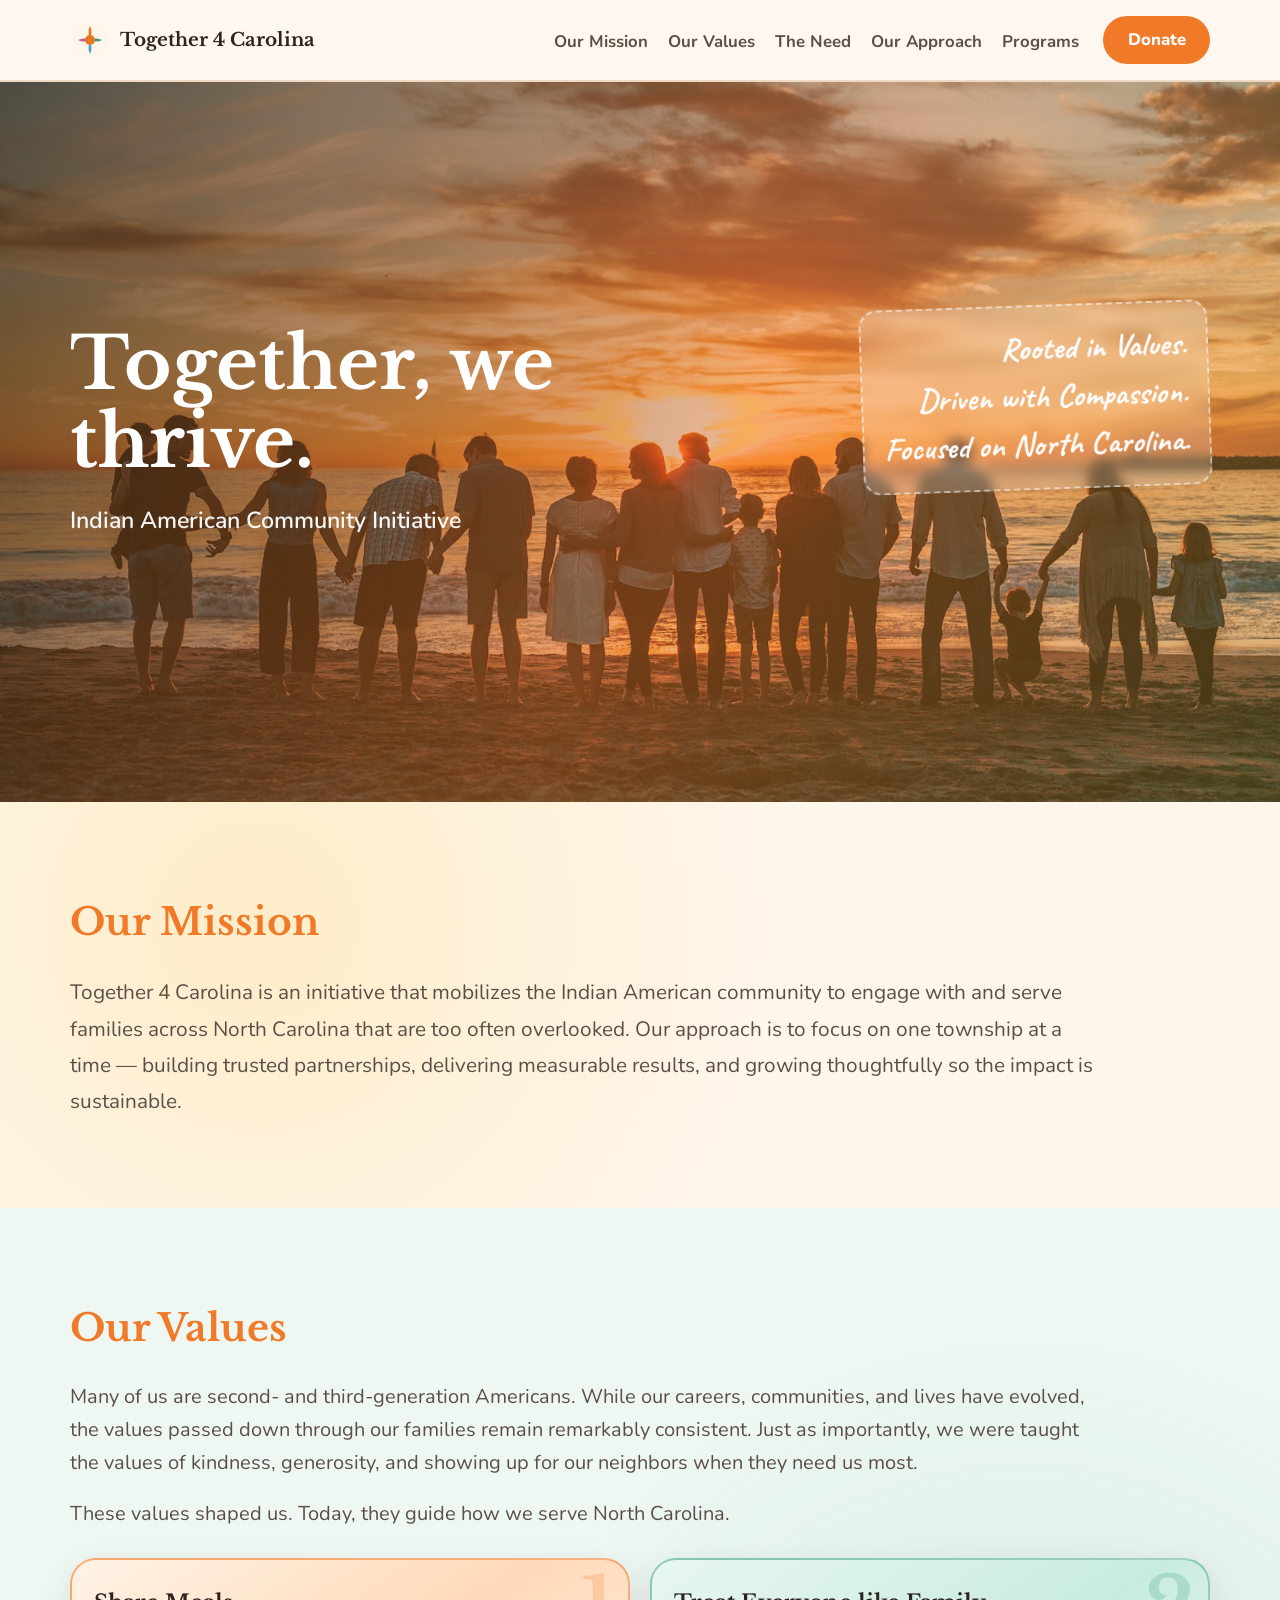
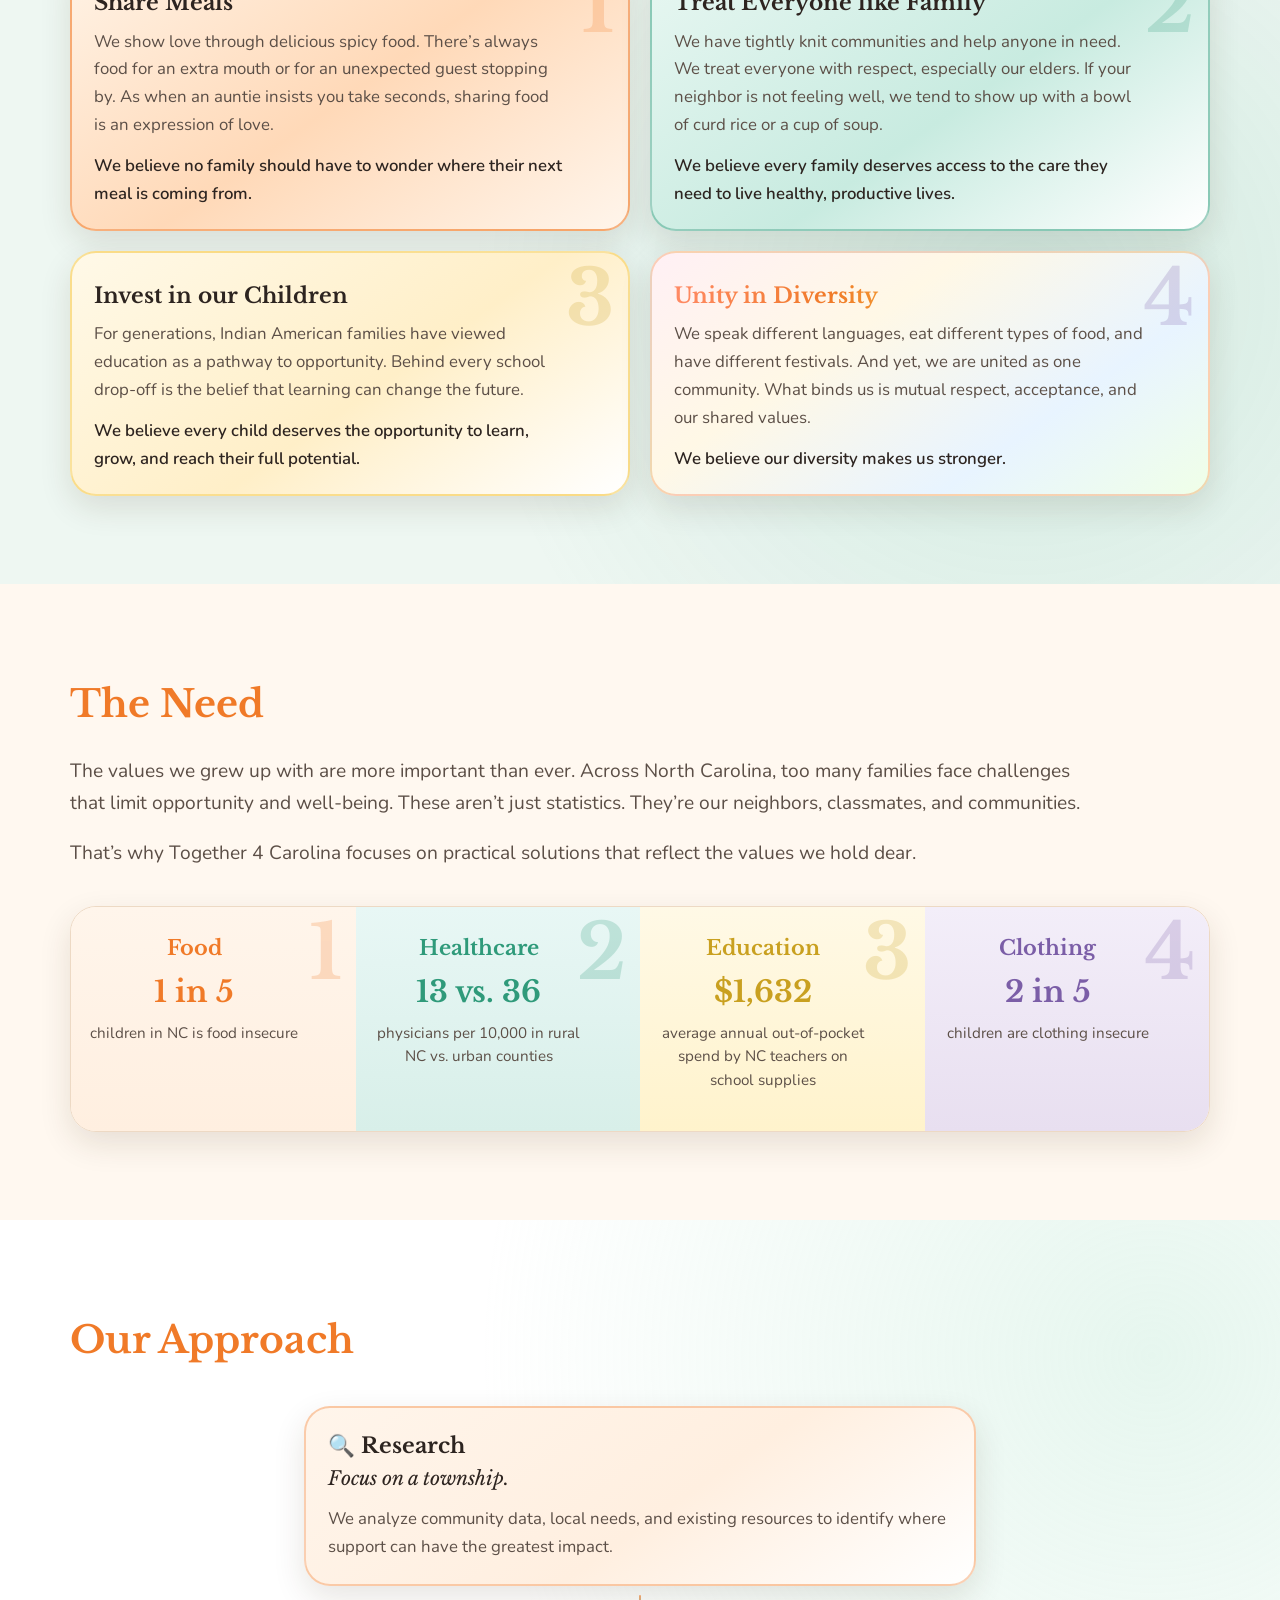
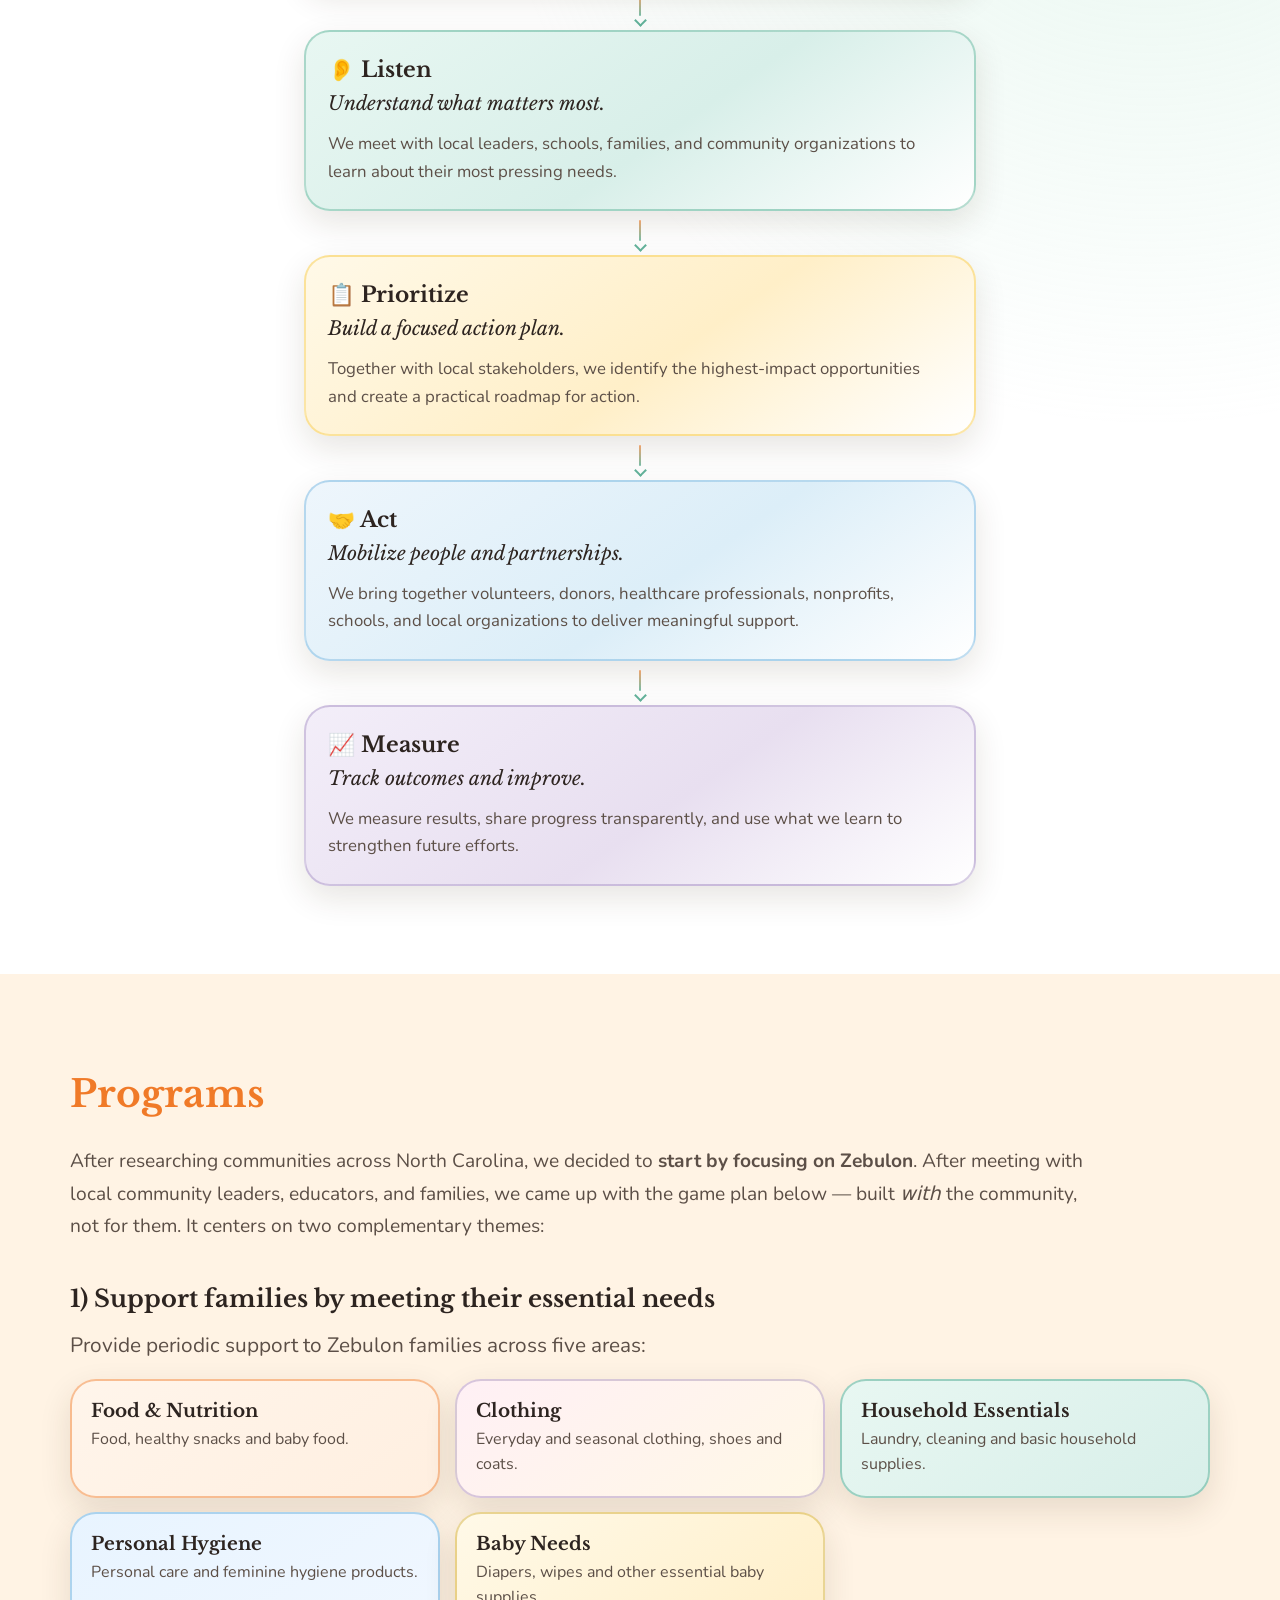
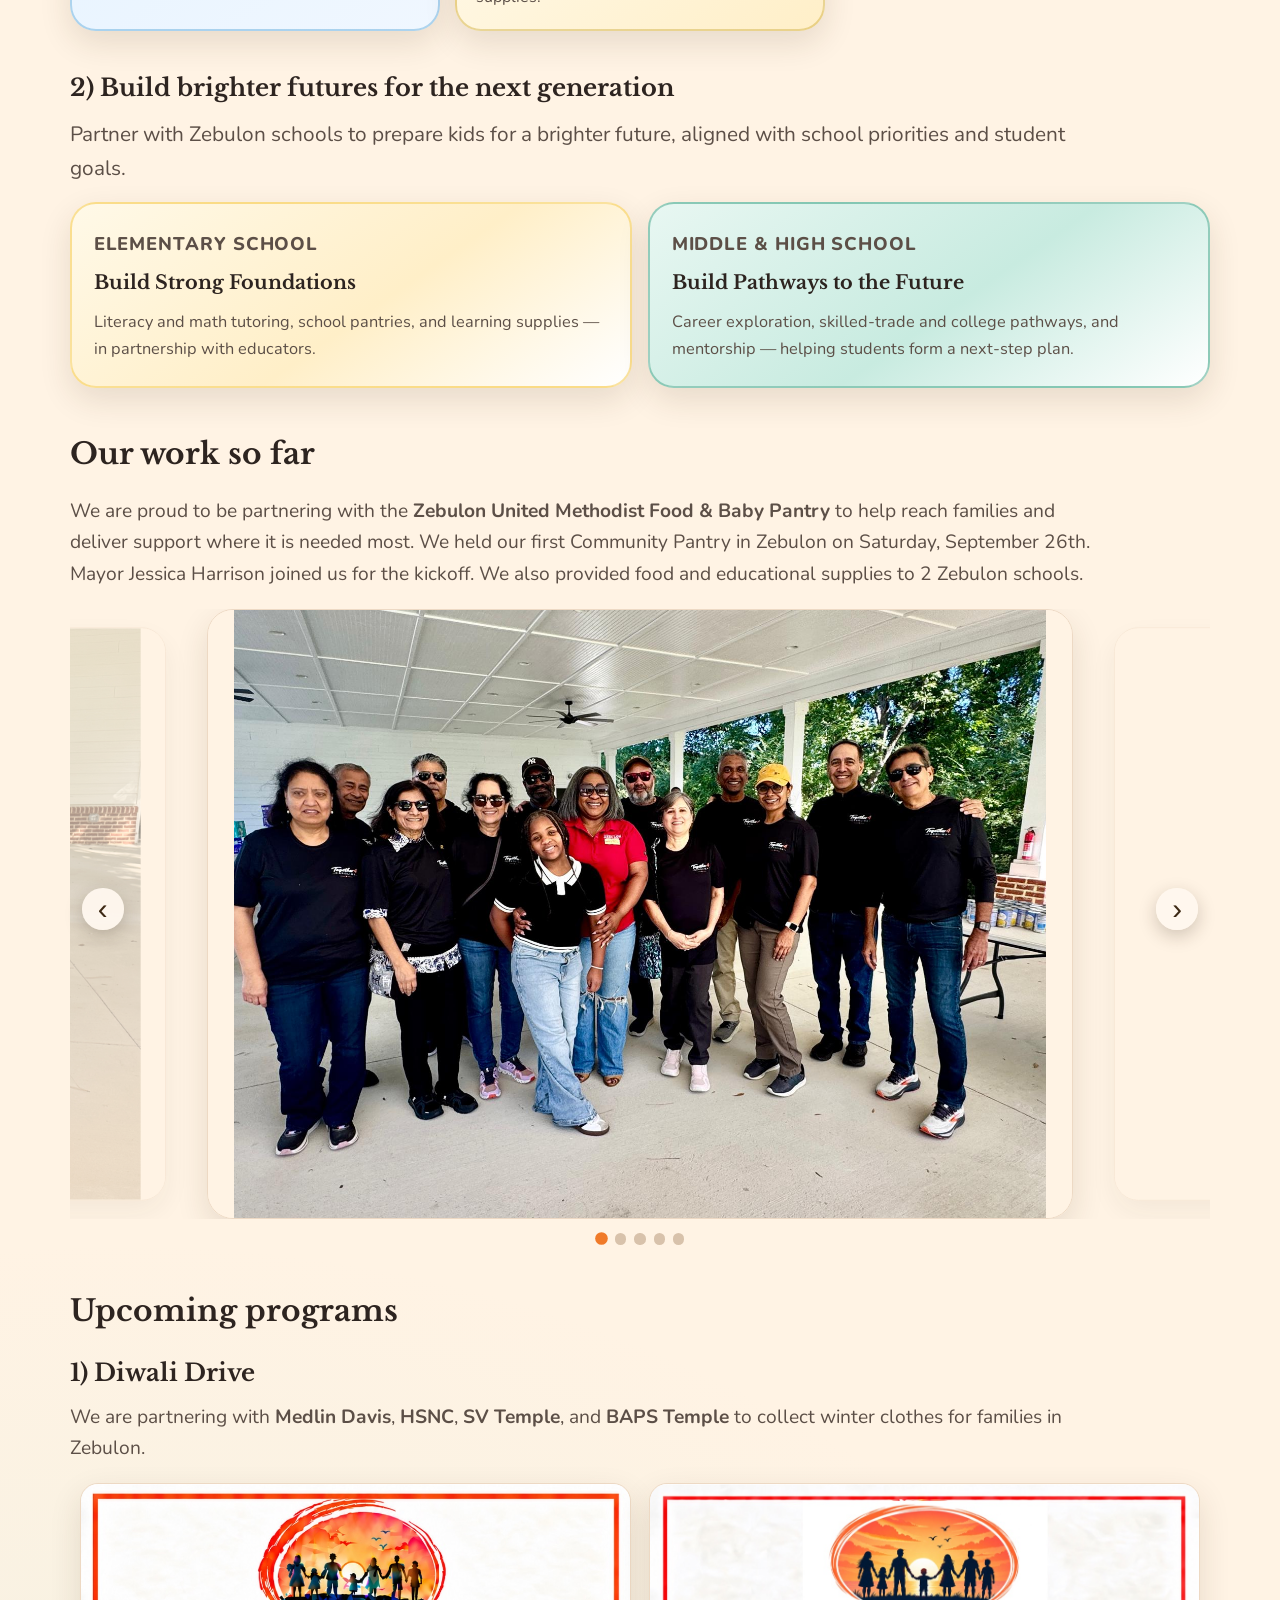
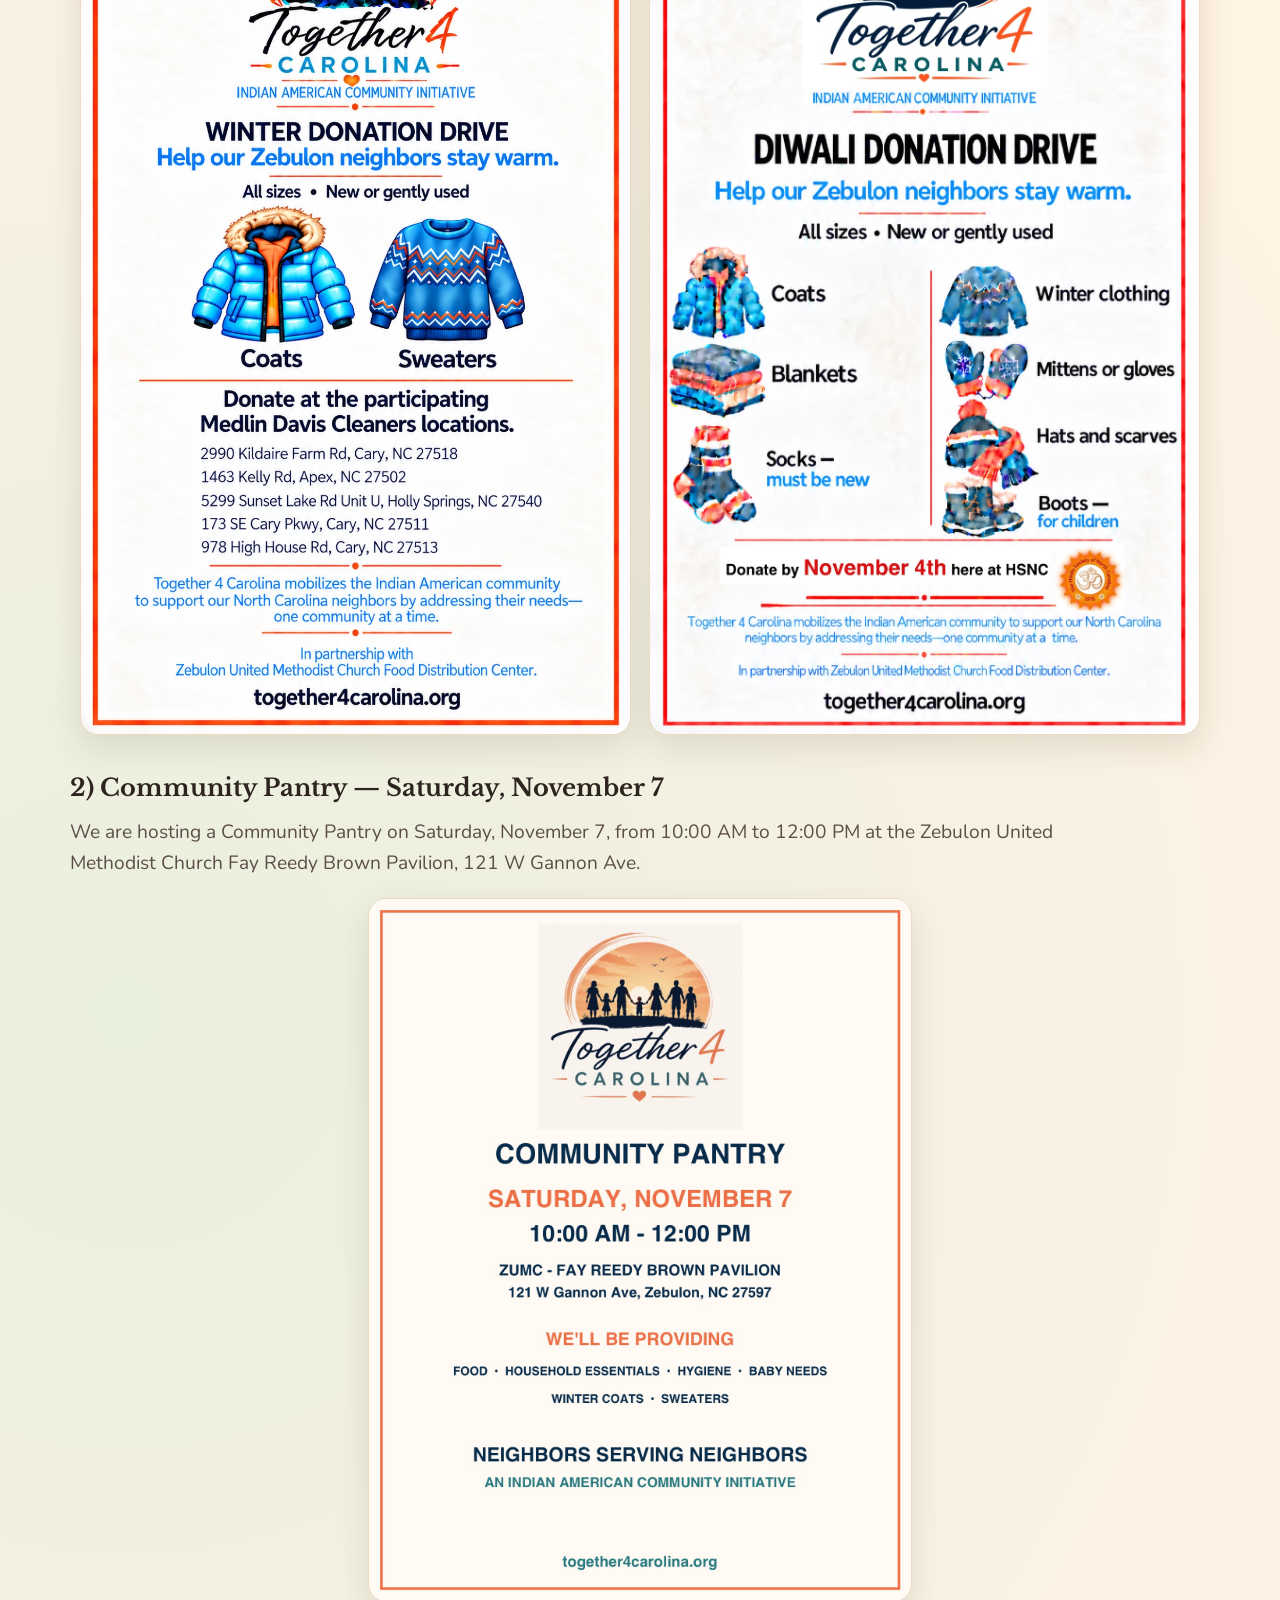
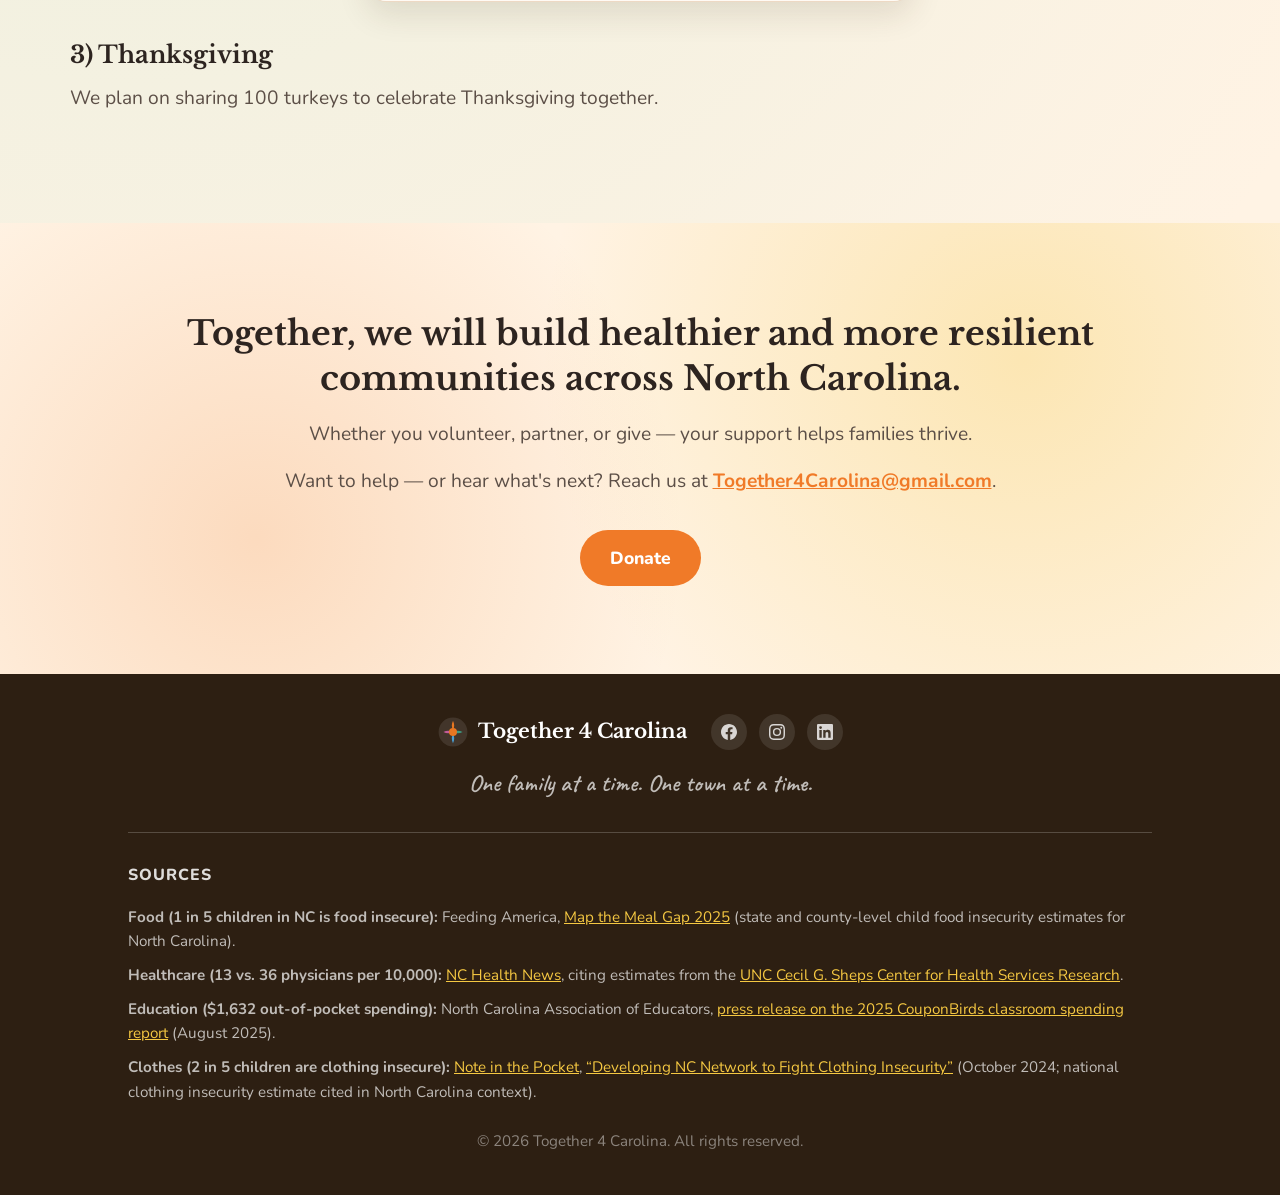
==== commit 854aa3d4: "slight grammer change" ====
--- a/index.html
+++ b/index.html
@@ -14,7 +14,7 @@
       href="https://fonts.googleapis.com/css2?family=Caveat:wght@500;700&family=Libre+Baskerville:ital,wght@0,400;0,700;1,400&family=Nunito:ital,wght@0,400;0,600;0,700;0,800;1,400&display=swap"
       rel="stylesheet"
     />
-    <link rel="stylesheet" href="styles.css?v=28" />
+    <link rel="stylesheet" href="styles.css?v=30" />
   </head>
   <body>
     <a class="skip-link" href="#main">Skip to content</a>
@@ -180,8 +180,8 @@
             <div class="need__grid">
               <article class="need-card need-card--meals">
                 <h3 class="need-card__label">Food</h3>
-                <p class="need-card__stat">1 out of 5</p>
-                <p class="need-card__desc">children in NC are food insecure</p>
+                <p class="need-card__stat">1 in 5</p>
+                <p class="need-card__desc">children in NC is food insecure</p>
               </article>
               <article class="need-card need-card--healing">
                 <h3 class="need-card__label">Healthcare</h3>
@@ -195,7 +195,7 @@
               </article>
               <article class="need-card need-card--confidence">
                 <h3 class="need-card__label">Clothing</h3>
-                <p class="need-card__stat">2 out of 5</p>
+                <p class="need-card__stat">2 in 5</p>
                 <p class="need-card__desc">children are clothing insecure</p>
               </article>
             </div>
@@ -488,7 +488,7 @@
           <h2 class="site-sources__title">Sources</h2>
           <ul class="site-sources__list">
             <li>
-              <strong>Food (1 out of 5 children food insecure):</strong>
+              <strong>Food (1 in 5 children in NC is food insecure):</strong>
               Feeding America,
               <a href="https://www.feedingamerica.org/research/map-the-meal-gap" target="_blank" rel="noopener noreferrer"
                 >Map the Meal Gap 2025</a
@@ -519,7 +519,7 @@
               (August 2025).
             </li>
             <li>
-              <strong>Clothes (2 out of 5 children clothing insecure):</strong>
+              <strong>Clothes (2 in 5 children are clothing insecure):</strong>
               <a href="https://noteinthepocket.org/our-impact/" target="_blank" rel="noopener noreferrer"
                 >Note in the Pocket</a
               >,
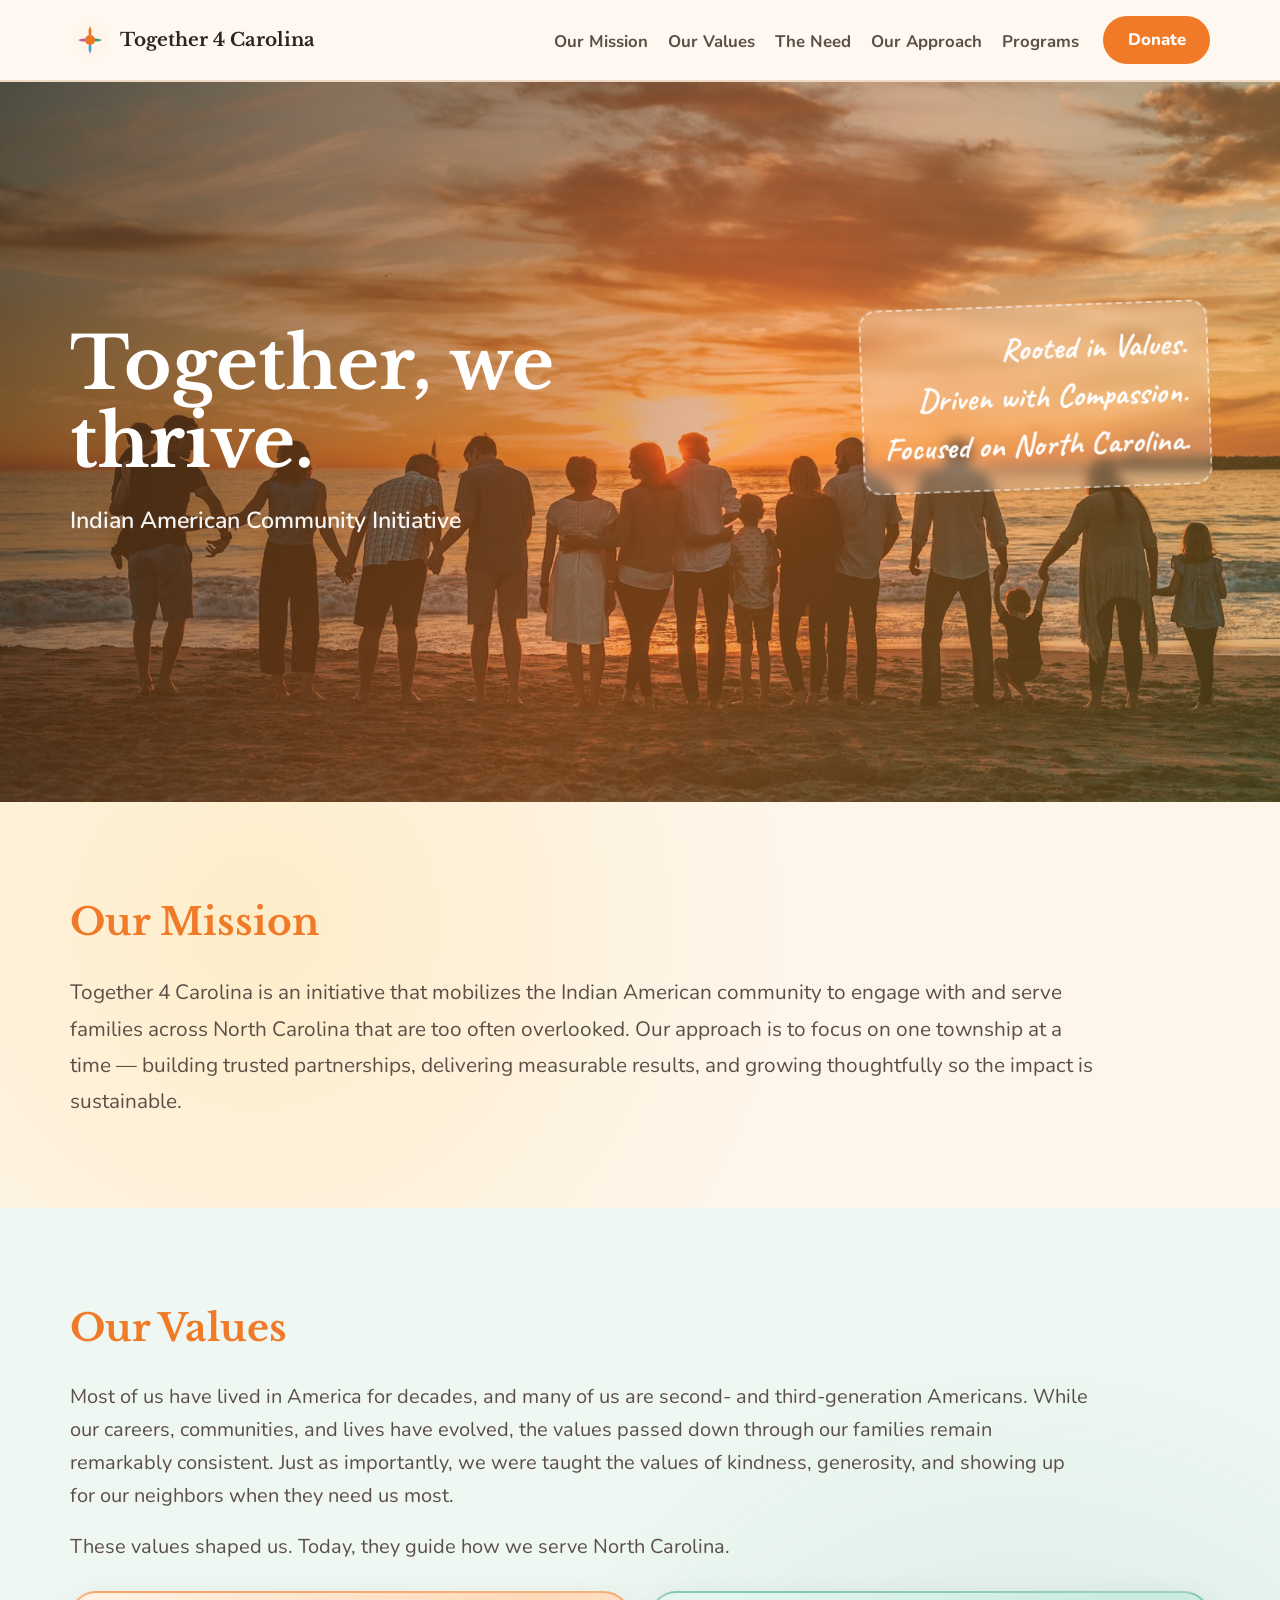
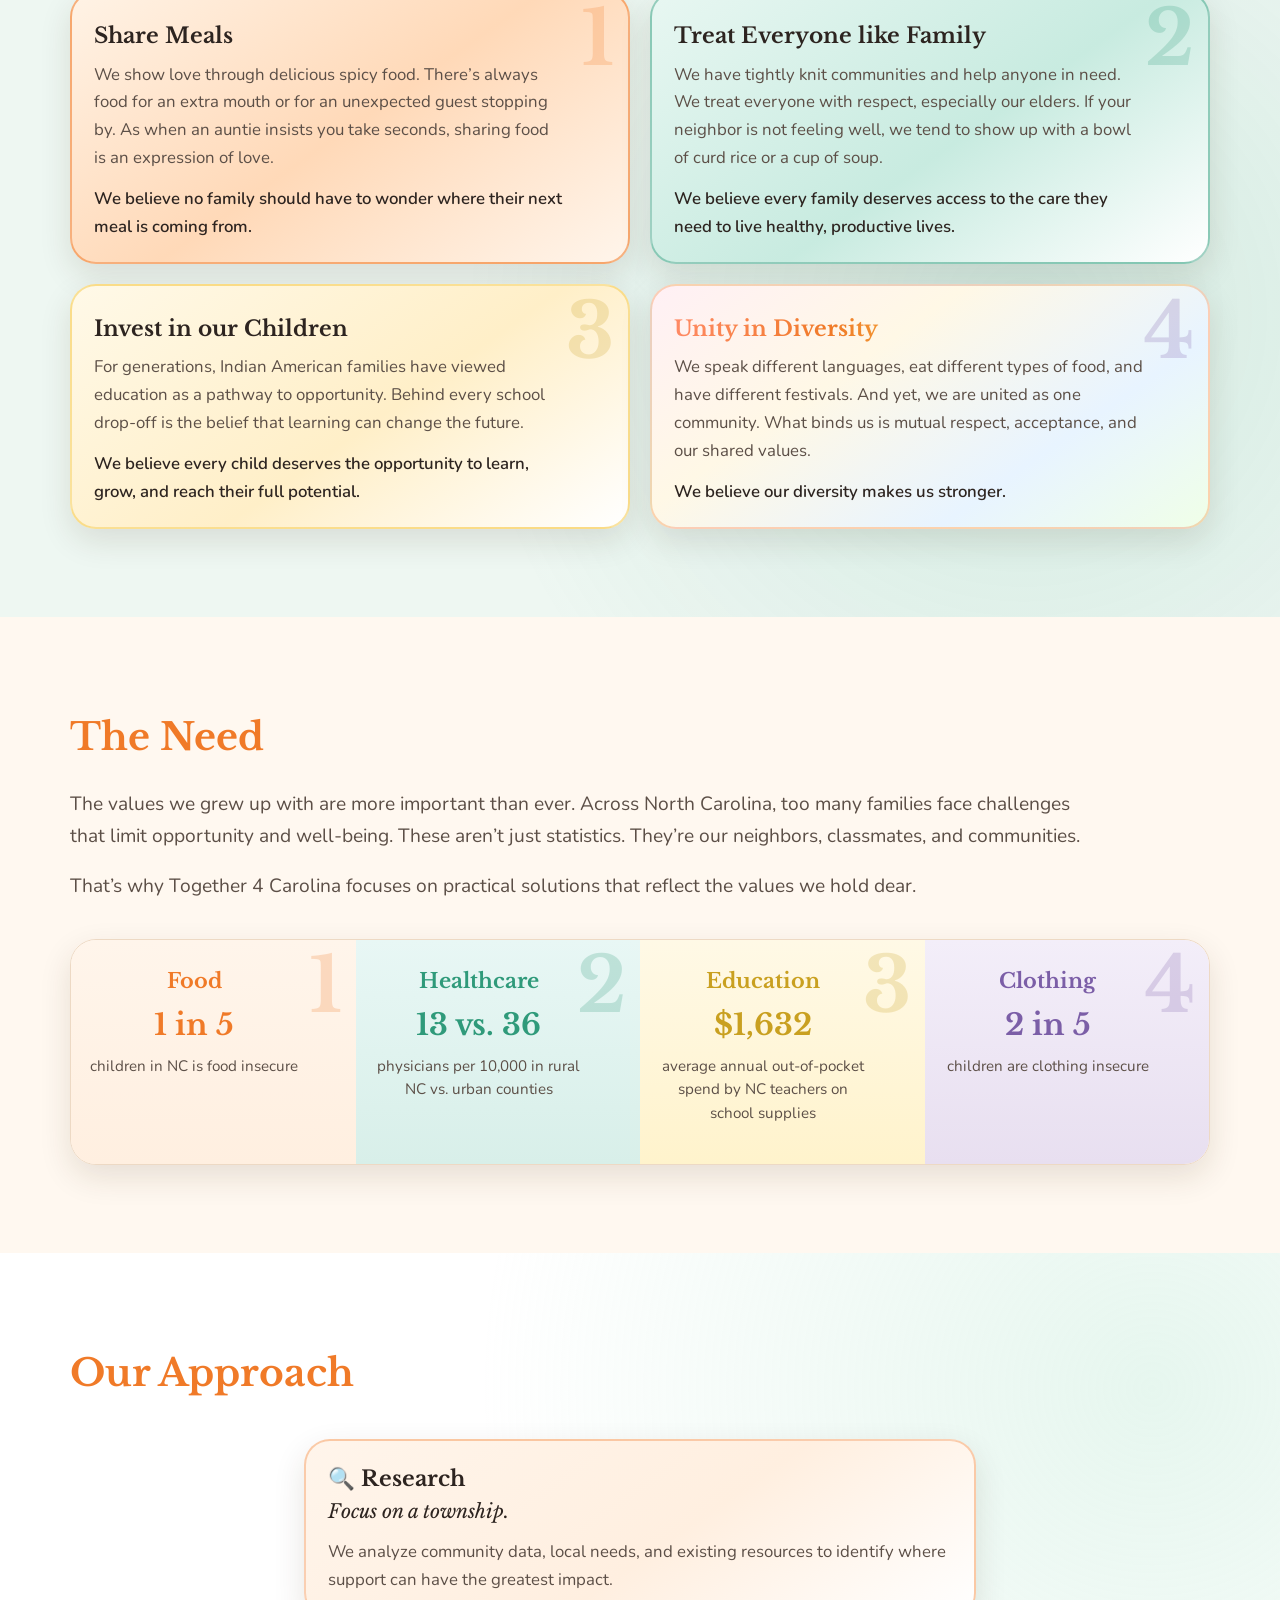
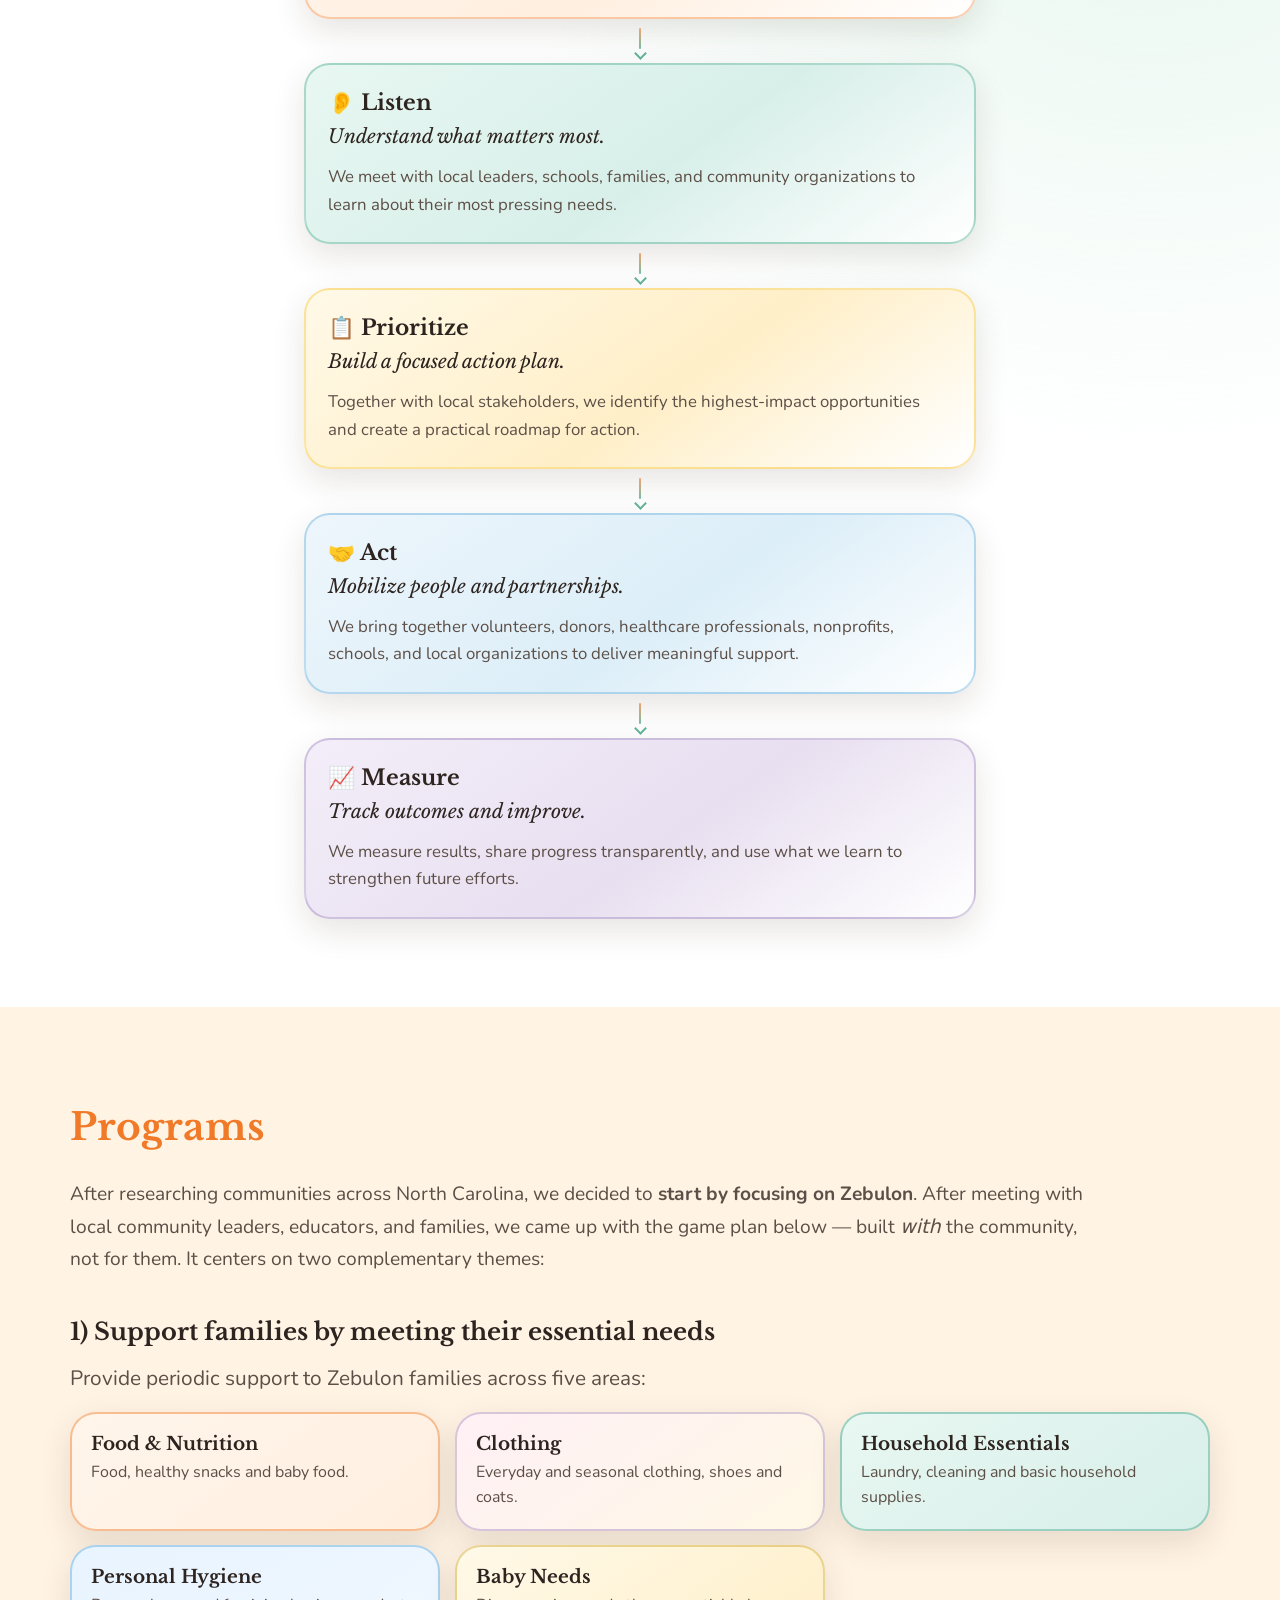
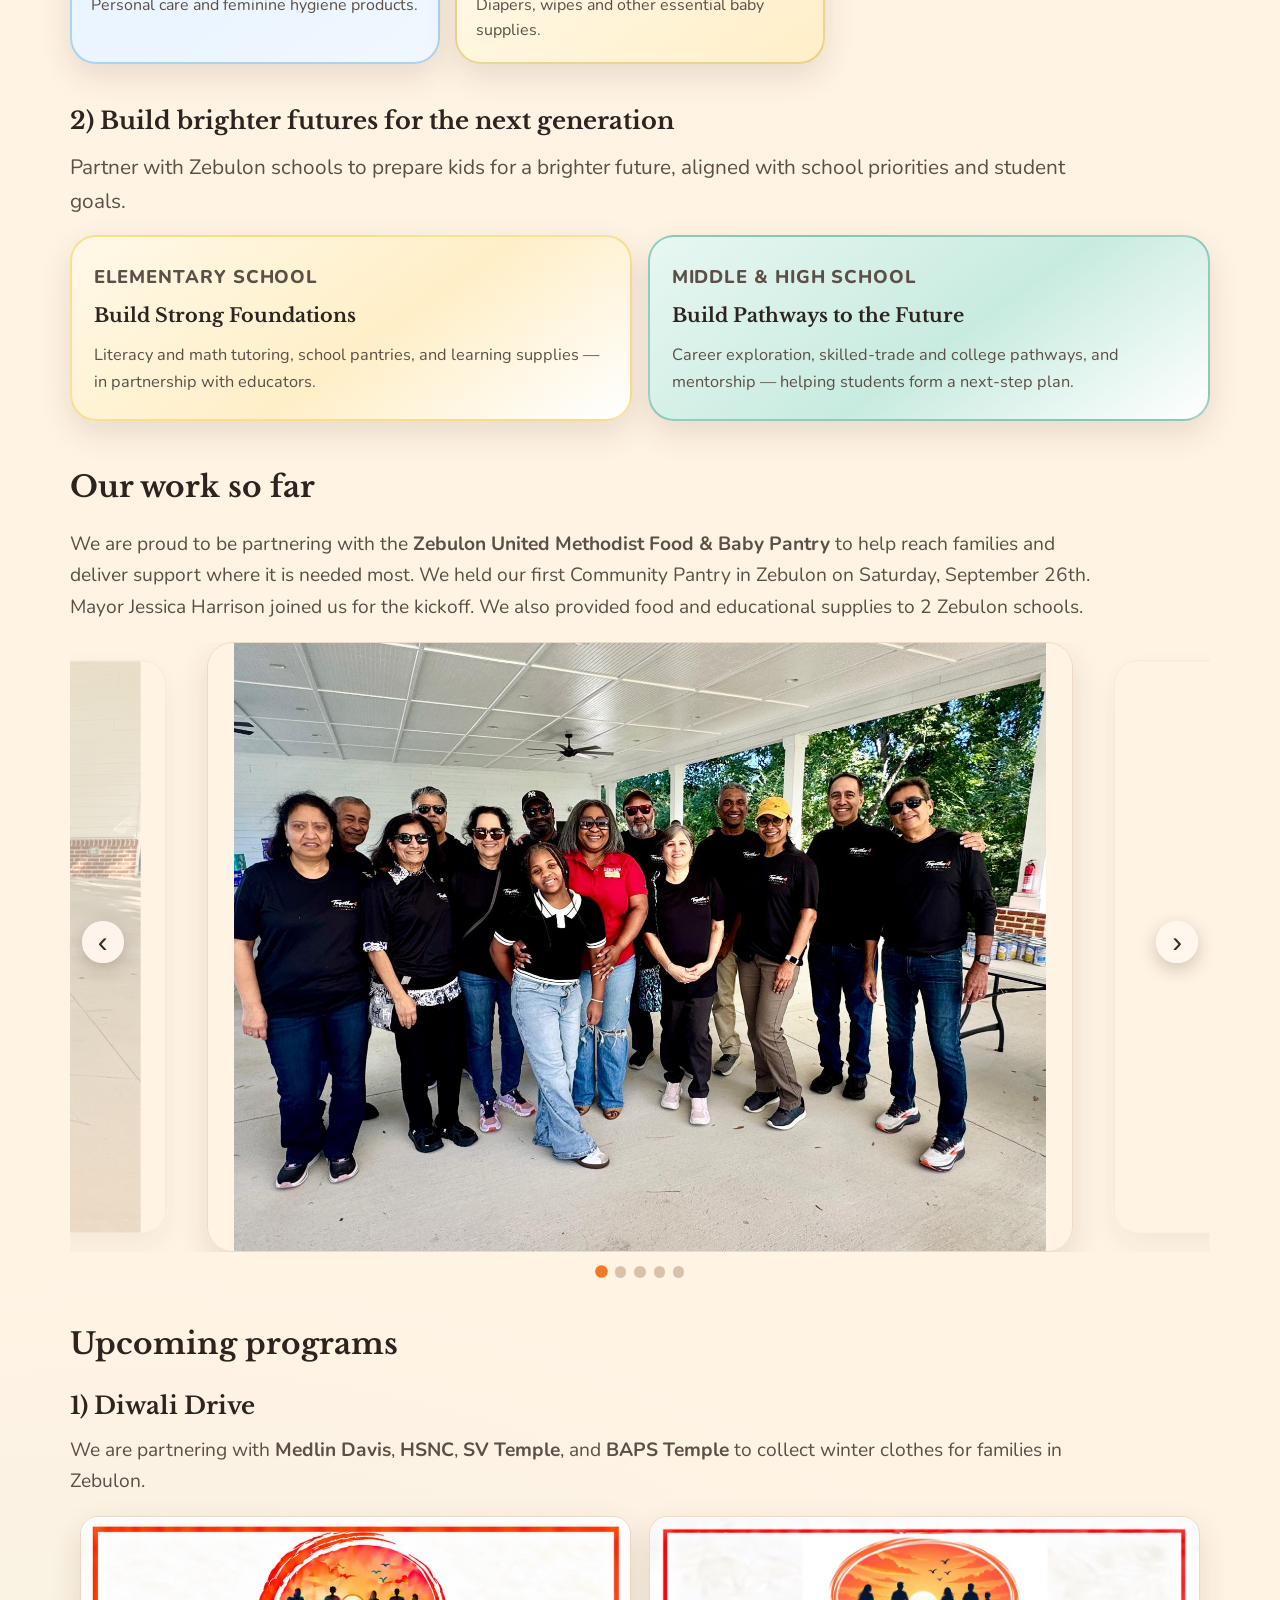
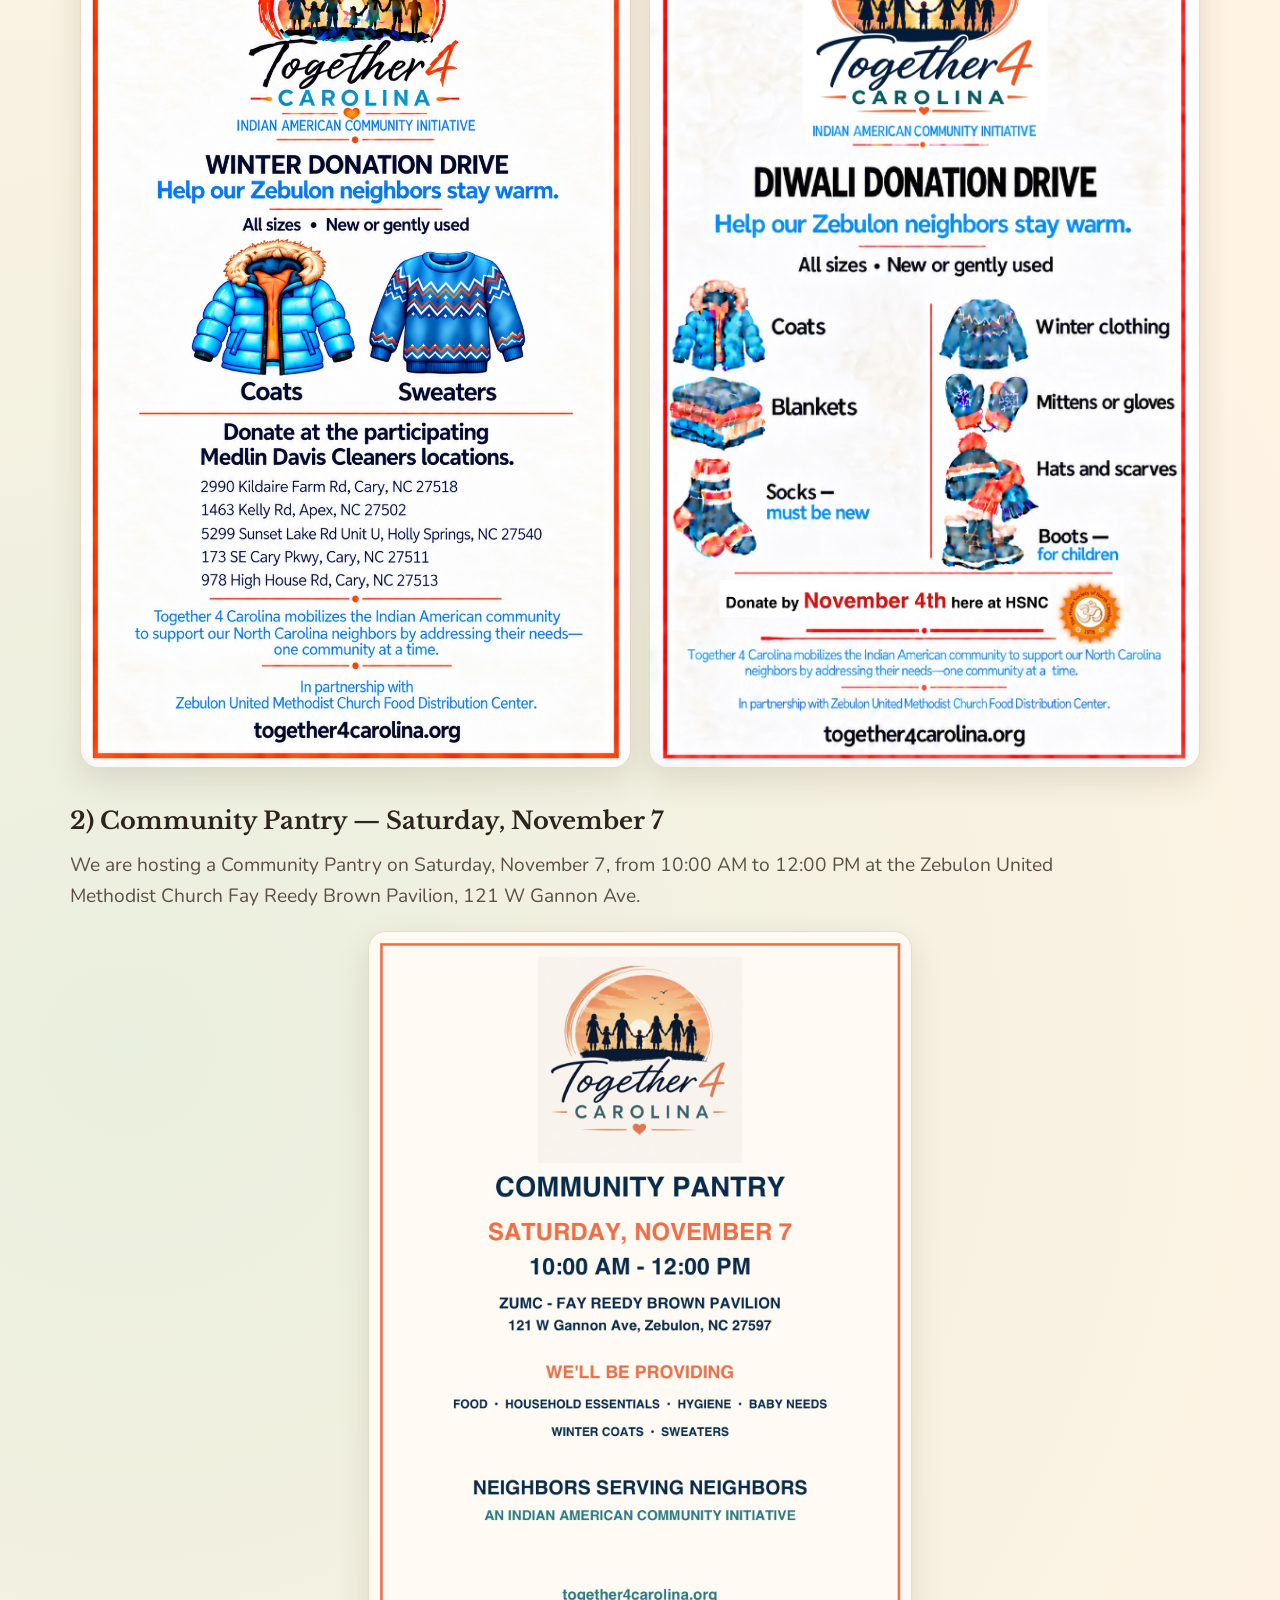
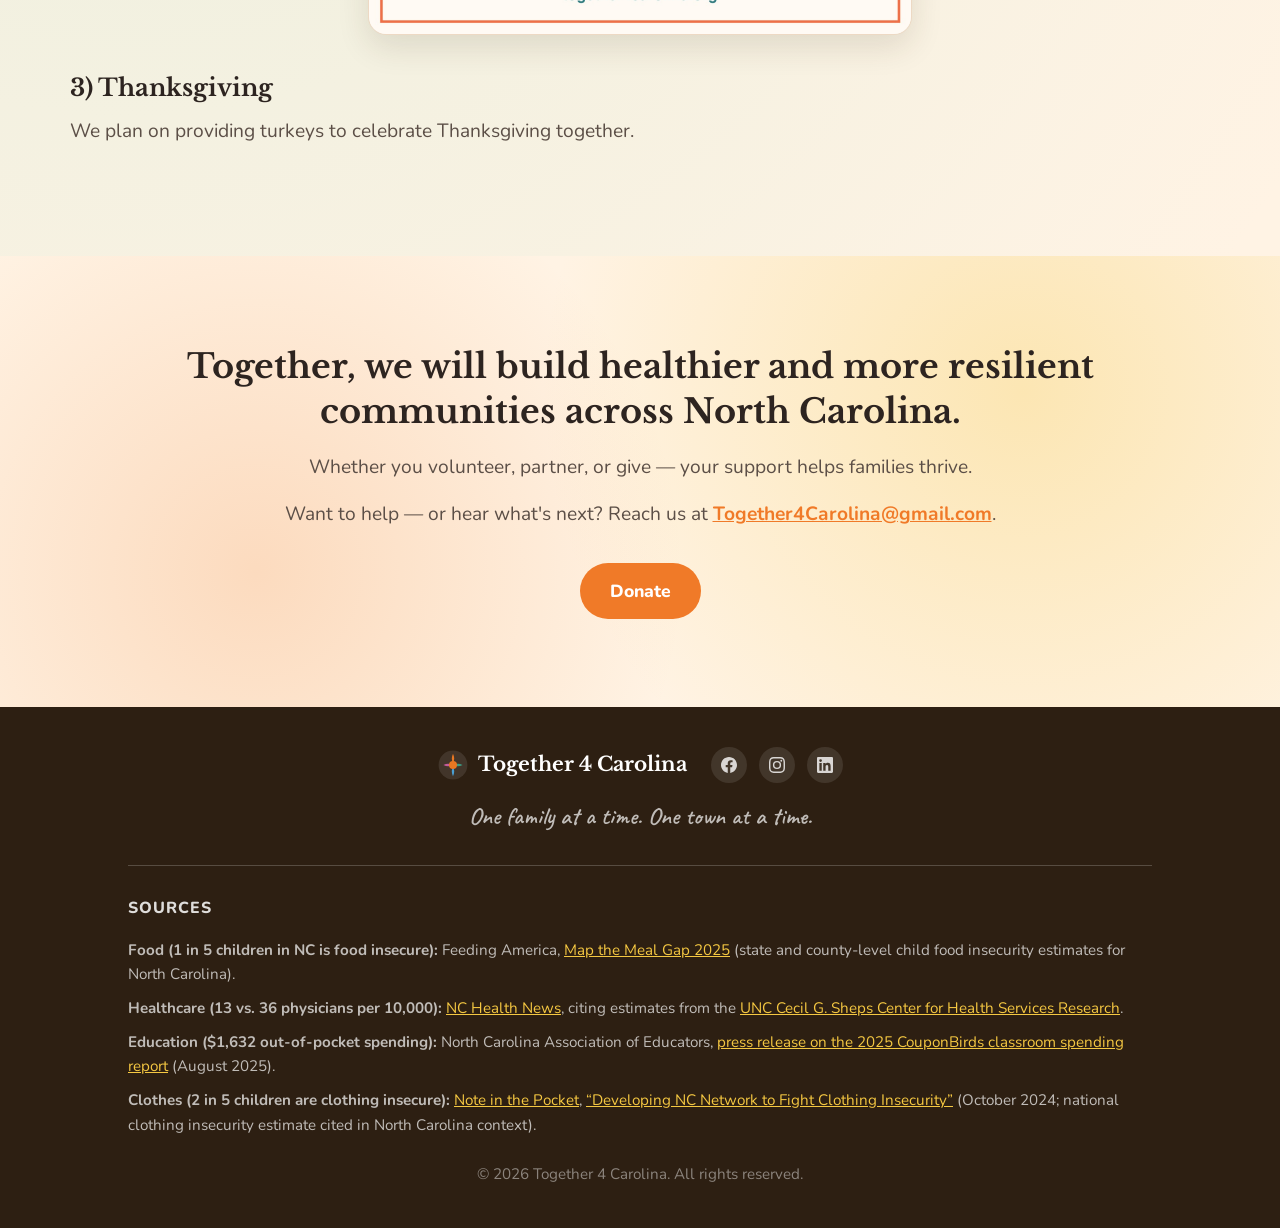
==== commit fca71f1e: "second generation" ====
--- a/index.html
+++ b/index.html
@@ -8,6 +8,27 @@
       content="Together 4 Carolina strengthens underserved North Carolina communities through healthy food access, healthcare, and education."
     />
     <title>Together 4 Carolina — Strengthening NC communities</title>
+    <link rel="canonical" href="https://together4carolina.org/" />
+    <meta property="og:type" content="website" />
+    <meta property="og:site_name" content="Together 4 Carolina" />
+    <meta property="og:url" content="https://together4carolina.org/" />
+    <meta property="og:title" content="Together 4 Carolina — Strengthening NC communities" />
+    <meta
+      property="og:description"
+      content="Together 4 Carolina strengthens underserved North Carolina communities through healthy food access, healthcare, and education."
+    />
+    <meta property="og:image" content="https://together4carolina.org/images/hero.jpg" />
+    <meta property="og:image:type" content="image/jpeg" />
+    <meta property="og:image:width" content="1600" />
+    <meta property="og:image:height" content="1067" />
+    <meta property="og:image:alt" content="Together 4 Carolina community gathering" />
+    <meta name="twitter:card" content="summary_large_image" />
+    <meta name="twitter:title" content="Together 4 Carolina — Strengthening NC communities" />
+    <meta
+      name="twitter:description"
+      content="Together 4 Carolina strengthens underserved North Carolina communities through healthy food access, healthcare, and education."
+    />
+    <meta name="twitter:image" content="https://together4carolina.org/images/hero.jpg" />
     <link rel="preconnect" href="https://fonts.googleapis.com" />
     <link rel="preconnect" href="https://fonts.gstatic.com" crossorigin />
     <link
@@ -103,10 +124,10 @@
           <h2 class="section-label" id="values-heading">Our Values</h2>
           <div class="values__intro">
             <p>
-              Many of us are second- and third-generation Americans. While our careers, communities, and lives
-              have evolved, the values passed down through our families remain remarkably consistent. Just as
-              importantly, we were taught the values of kindness, generosity, and showing up for our neighbors
-              when they need us most.
+              Most of us have lived in America for decades, and many of us are second- and third-generation
+              Americans. While our careers, communities, and lives have evolved, the values passed down through
+              our families remain remarkably consistent. Just as importantly, we were taught the values of
+              kindness, generosity, and showing up for our neighbors when they need us most.
             </p>
             <p>
               These values shaped us. Today, they guide how we serve North Carolina.
@@ -421,7 +442,7 @@
               <li class="upcoming-item">
                 <h4 class="upcoming-item__title">Thanksgiving</h4>
                 <p class="upcoming-item__text">
-                  We plan on sharing 100 turkeys to celebrate Thanksgiving together.
+                  We plan on providing turkeys to celebrate Thanksgiving together.
                 </p>
               </li>
             </ol>
